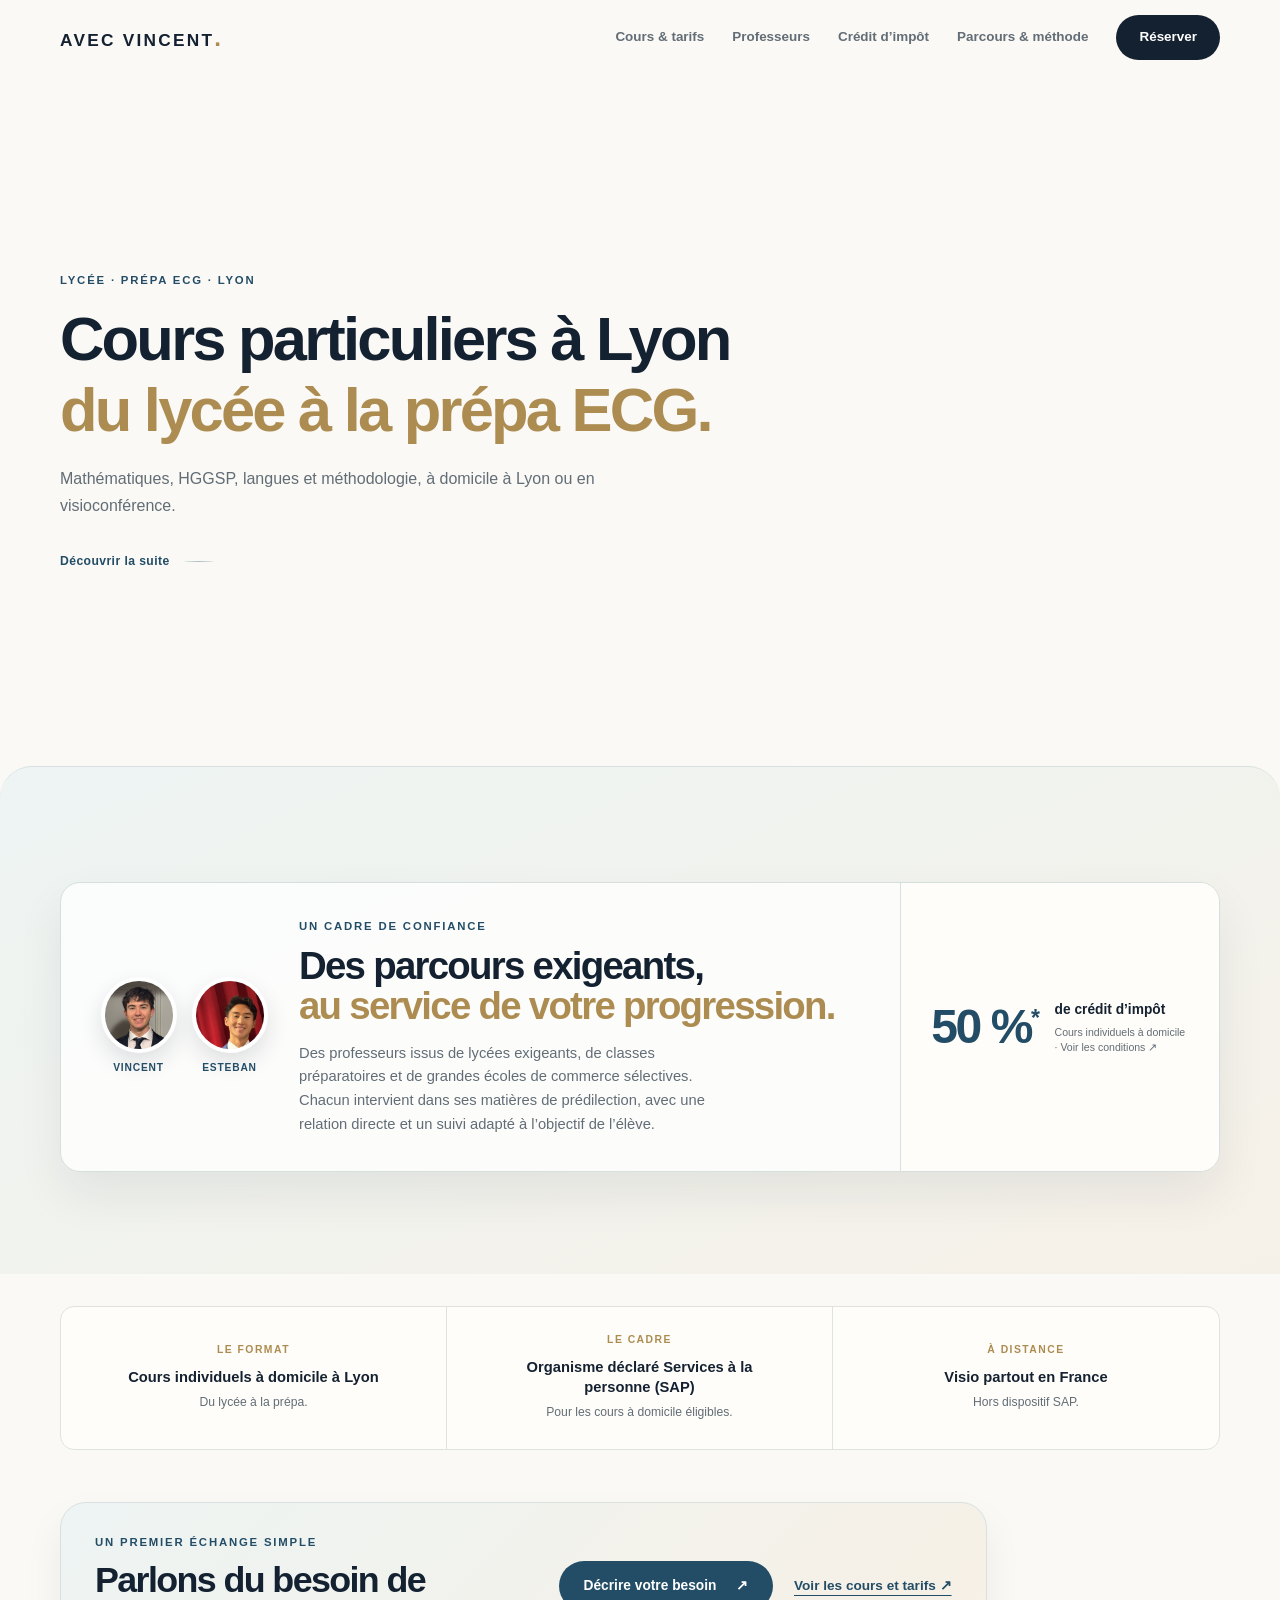
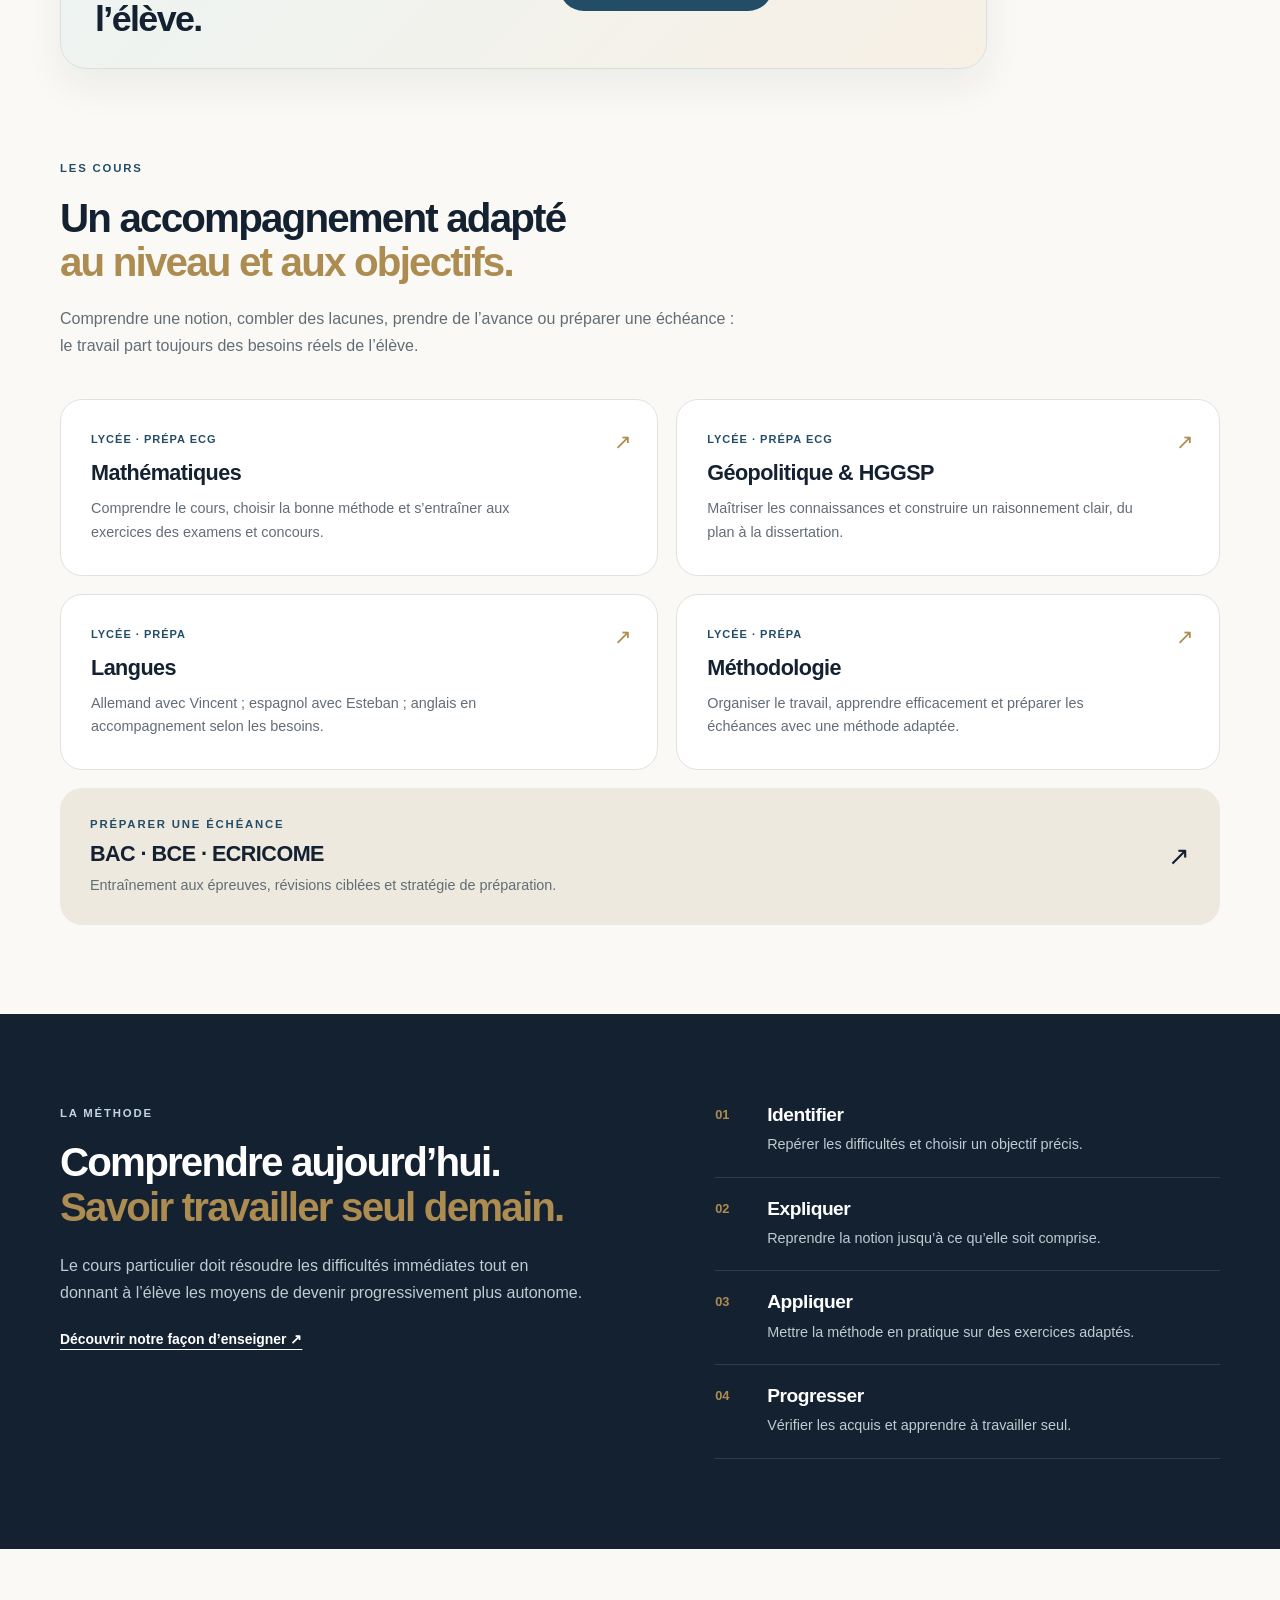
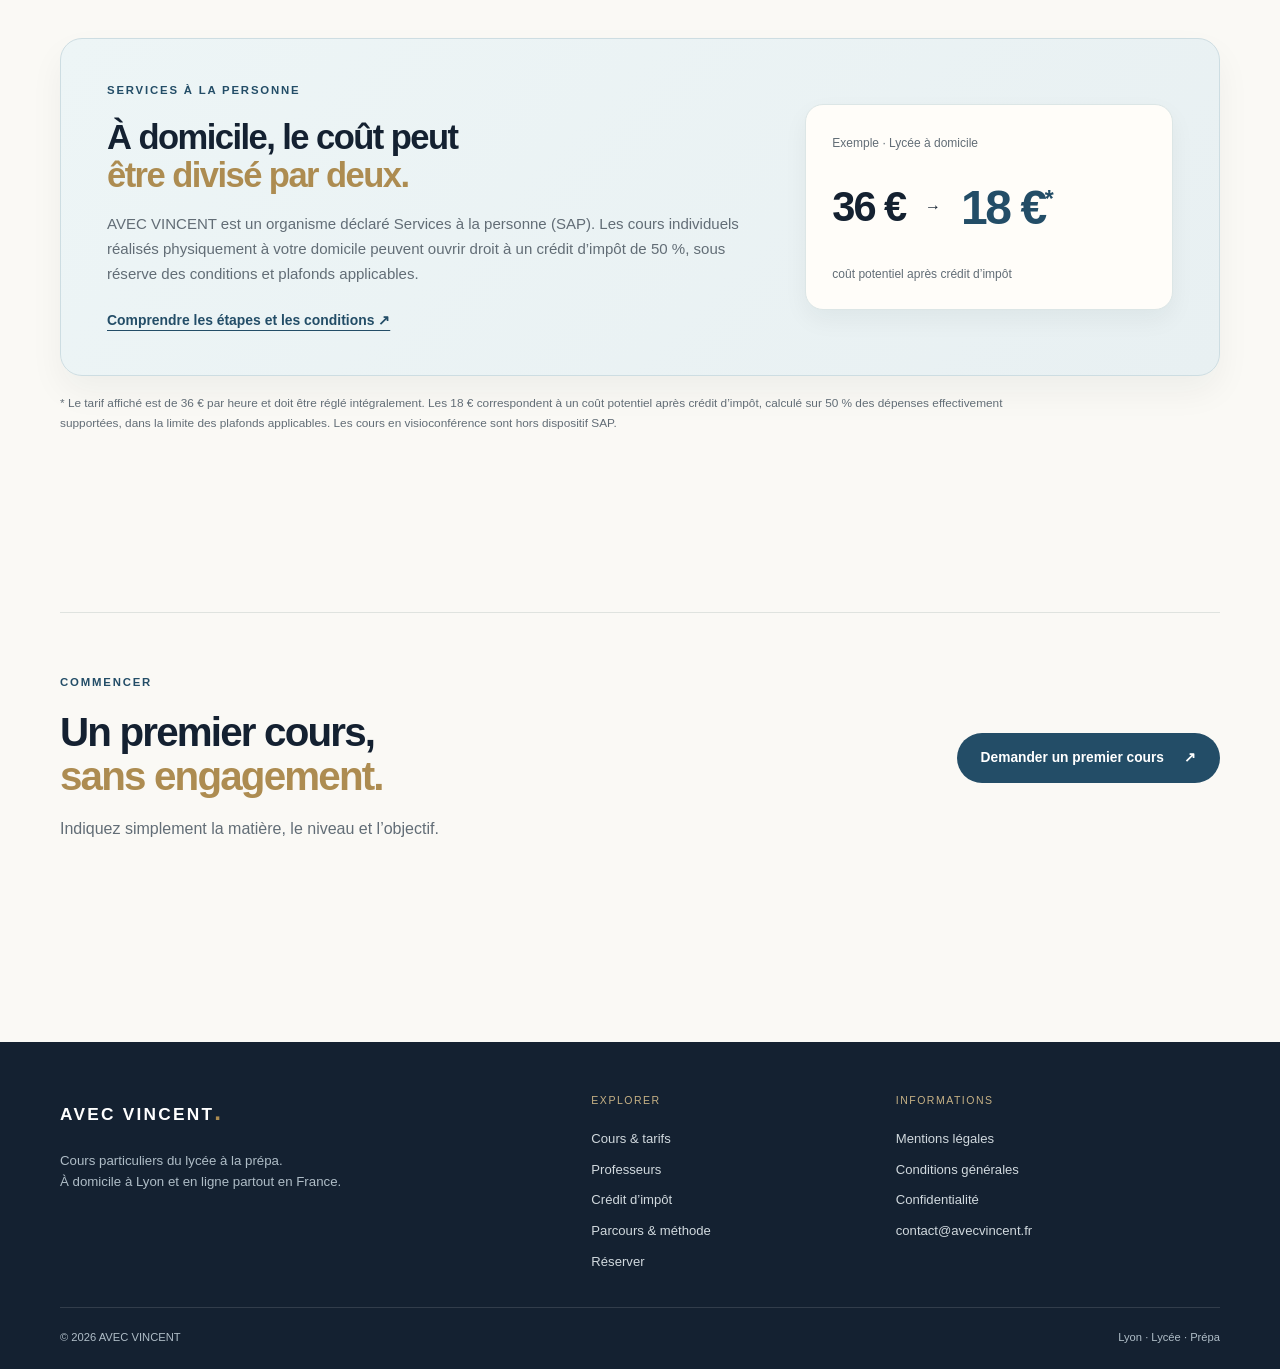
==== index.html @ 1a9d4d35 "Polish trust message and contact bubble" ====
<!doctype html>
<html lang="fr">
<head>
<meta charset="utf-8">
<meta name="viewport" content="width=device-width, initial-scale=1">
<title>AVEC VINCENT — Cours particuliers à Lyon | Lycée & prépa ECG</title>
<meta name="description" content="AVEC VINCENT propose des cours particuliers à Lyon, à domicile et en visioconférence : mathématiques, HGGSP, langues et méthodologie, du lycée à la prépa ECG.">
<link rel="icon" href="favicon.svg" type="image/svg+xml">
<link rel="canonical" href="https://vgr2115-pixel.github.io/avec-vincentV4/">
<meta name="robots" content="index,follow">
<meta property="og:locale" content="fr_FR">
<meta property="og:type" content="website">
<meta property="og:site_name" content="AVEC VINCENT">
<meta property="og:title" content="Cours particuliers à Lyon — AVEC VINCENT">
<meta property="og:description" content="Lycée & prépa ECG · accompagnement personnalisé à domicile ou en visioconférence · mathématiques, HGGSP, langues et méthodologie.">
<meta property="og:url" content="https://vgr2115-pixel.github.io/avec-vincentV4/">
<meta property="og:image" content="https://vgr2115-pixel.github.io/avec-vincentV4/images/og-preview.png">
<meta property="og:image:secure_url" content="https://vgr2115-pixel.github.io/avec-vincentV4/images/og-preview.png">
<meta property="og:image:type" content="image/png">
<meta property="og:image:width" content="1200">
<meta property="og:image:height" content="630">
<meta property="og:image:alt" content="AVEC VINCENT — Cours particuliers à Lyon, lycée et prépa ECG.">
<meta name="twitter:card" content="summary_large_image">
<meta name="twitter:title" content="Cours particuliers à Lyon — AVEC VINCENT">
<meta name="twitter:description" content="Lycée & prépa ECG · accompagnement personnalisé à domicile ou en visioconférence.">
<meta name="twitter:image" content="https://vgr2115-pixel.github.io/avec-vincentV4/images/og-preview.png">
<meta name="twitter:image:alt" content="AVEC VINCENT — Cours particuliers à Lyon, lycée et prépa ECG.">
<meta name="theme-color" content="#faf9f5">
<script type="application/ld+json">{"@context":"https://schema.org","@type":"EducationalOrganization","name":"AVEC VINCENT","url":"https://vgr2115-pixel.github.io/avec-vincentV4/","description":"Cours particuliers à Lyon et en visioconférence, du lycée à la prépa ECG.","areaServed":"Lyon","serviceType":"Cours particuliers"}</script>

<link rel="stylesheet" href="style.css">
<script src="script.js" defer></script>
</head>
<body><a class="skip-link" href="#contenu">Aller au contenu</a>
<header class="site-header"><nav class="navbar container" aria-label="Navigation principale">
<a class="logo" href="index.html" aria-label="AVEC VINCENT — accueil">AVEC VINCENT<span class="logo-dot" aria-hidden="true">.</span></a>
<button class="menu-button" aria-controls="site-menu" aria-expanded="false" aria-label="Ouvrir le menu"><span></span><span></span></button>
<div class="site-menu" id="site-menu"><a href="cours.html">Cours & tarifs</a><a href="professeurs.html">Professeurs</a>
<a href="credit-impot.html">Crédit d’impôt</a>
<a href="a-propos.html">Parcours & méthode</a>
<a href="reserver.html" class="nav-cta">Réserver</a></div>
</nav></header>
<main id="contenu" class="page-home">
<section class="home-hero container" aria-labelledby="accueil-titre">
<div class="hero-intro"><span class="eyebrow">Lycée · Prépa ECG · Lyon</span><h1 id="accueil-titre">Cours particuliers à Lyon <em>du lycée à la prépa ECG.</em></h1><p class="lead">Mathématiques, HGGSP, langues et méthodologie, à domicile à Lyon ou en visioconférence.</p><div class="scroll-cue" aria-label="Faites défiler pour découvrir la suite"><span>Découvrir la suite</span><span class="scroll-cue-line" aria-hidden="true"></span></div></div>
</section>
<section id="accueil-confiance" class="trust-zone" aria-labelledby="confiance-titre"><div class="hero-trust-section container"><div class="trust-card" data-reveal="hero-trust"><div class="trust-card-main"><div class="trust-card-portraits" aria-label="Quelques professeurs de l’équipe AVEC VINCENT"><figure><span class="hero-portrait-frame"><img src="images/vincent.jpeg" width="1662" height="2301" alt="Vincent, professeur particulier"></span><figcaption>Vincent</figcaption></figure><figure><span class="hero-portrait-frame"><img src="images/esteban.jpg" width="779" height="1376" alt="Esteban, professeur particulier"></span><figcaption>Esteban</figcaption></figure></div><div class="trust-card-copy"><span class="eyebrow">Un cadre de confiance</span><h2 id="confiance-titre">Des parcours exigeants,<br><em>au service de votre progression.</em></h2><p>Des professeurs issus de lycées exigeants, de classes préparatoires et de grandes écoles de commerce sélectives. Chacun intervient dans ses matières de prédilection, avec une relation directe et un suivi adapté à l’objectif de l’élève.</p></div></div><a class="trust-card-tax" href="credit-impot.html"><span class="tax-number">50 %<sup>*</sup></span><span>de crédit d’impôt<small>Cours individuels à domicile · Voir les conditions ↗</small></span></a></div></div></section>
<div class="container" data-reveal="proof"><div class="credentials" aria-label="Les repères AVEC VINCENT"><div><span class="credential-kicker">Le format</span><strong>Cours individuels à domicile à Lyon</strong><p>Du lycée à la prépa.</p></div><div><span class="credential-kicker">Le cadre</span><strong>Organisme déclaré Services à la personne (SAP)</strong><p>Pour les cours à domicile éligibles.</p></div><div><span class="credential-kicker">À distance</span><strong>Visio partout en France</strong><p>Hors dispositif SAP.</p></div></div></div>
<section class="hero-actions-section container" data-reveal="hero-actions" aria-labelledby="action-titre"><div class="action-bubble"><div><span class="eyebrow">Un premier échange simple</span><h2 id="action-titre">Parlons du besoin de l’élève.</h2></div><div class="hero-actions"><a class="button button-primary" href="reserver.html">Décrire votre besoin<span aria-hidden="true">↗</span></a><a class="text-link" href="cours.html">Voir les cours et tarifs ↗</a></div></div></section>
<section class="section container" data-reveal="courses"><div class="section-heading"><span class="eyebrow">Les cours</span><h2>Un accompagnement adapté<br><em>au niveau et aux objectifs.</em></h2><p>Comprendre une notion, combler des lacunes, prendre de l’avance ou préparer une échéance : le travail part toujours des besoins réels de l’élève.</p></div>
<div class="subjects-grid"><a class="subject-card" href="cours.html#maths"><span class="card-level">Lycée · Prépa ECG</span><h3>Mathématiques</h3><p>Comprendre le cours, choisir la bonne méthode et s’entraîner aux exercices des examens et concours.</p><span class="card-arrow" aria-hidden="true">↗</span></a><a class="subject-card" href="cours.html#geopolitique"><span class="card-level">Lycée · Prépa ECG</span><h3>Géopolitique & HGGSP</h3><p>Maîtriser les connaissances et construire un raisonnement clair, du plan à la dissertation.</p><span class="card-arrow" aria-hidden="true">↗</span></a><a class="subject-card" href="cours.html#langues"><span class="card-level">Lycée · Prépa</span><h3>Langues</h3><p>Allemand avec Vincent ; espagnol avec Esteban ; anglais en accompagnement selon les besoins.</p><span class="card-arrow" aria-hidden="true">↗</span></a><a class="subject-card" href="cours.html#methode"><span class="card-level">Lycée · Prépa</span><h3>Méthodologie</h3><p>Organiser le travail, apprendre efficacement et préparer les échéances avec une méthode adaptée.</p><span class="card-arrow" aria-hidden="true">↗</span></a></div>
<a class="exam-banner" href="cours.html#concours"><div><span class="eyebrow">Préparer une échéance</span><h3>BAC · BCE · ECRICOME</h3><p>Entraînement aux épreuves, révisions ciblées et stratégie de préparation.</p></div><span aria-hidden="true">↗</span></a></section>
<section class="section method-section" data-reveal="method"><div class="container method-layout"><div><span class="eyebrow">La méthode</span><h2>Comprendre aujourd’hui.<br><em>Savoir travailler seul demain.</em></h2><p>Le cours particulier doit résoudre les difficultés immédiates tout en donnant à l’élève les moyens de devenir progressivement plus autonome.</p><a class="text-link" href="a-propos.html#approche">Découvrir notre façon d’enseigner ↗</a></div><ol class="method-list"><li><h3>Identifier</h3><p>Repérer les difficultés et choisir un objectif précis.</p></li><li><h3>Expliquer</h3><p>Reprendre la notion jusqu’à ce qu’elle soit comprise.</p></li><li><h3>Appliquer</h3><p>Mettre la méthode en pratique sur des exercices adaptés.</p></li><li><h3>Progresser</h3><p>Vérifier les acquis et apprendre à travailler seul.</p></li></ol></div></section>
<section class="section container" data-reveal="tax"><div class="tax-callout"><div><span class="eyebrow">Services à la personne</span><h2>À domicile, le coût peut<br><em>être divisé par deux.</em></h2><p>AVEC VINCENT est un organisme déclaré Services à la personne (SAP). Les cours individuels réalisés physiquement à votre domicile peuvent ouvrir droit à un crédit d’impôt de 50 %, sous réserve des conditions et plafonds applicables.</p><a class="text-link" href="credit-impot.html">Comprendre les étapes et les conditions ↗</a></div><div class="tax-example"><span>Exemple · Lycée à domicile</span><div><strong>36 €</strong><span aria-hidden="true">→</span><strong>18 €<sup>*</sup></strong></div><p>coût potentiel après crédit d’impôt</p></div></div><p class="fine-print">* Le tarif affiché est de 36 € par heure et doit être réglé intégralement. Les 18 € correspondent à un coût potentiel après crédit d’impôt, calculé sur 50 % des dépenses effectivement supportées, dans la limite des plafonds applicables. Les cours en visioconférence sont hors dispositif SAP.</p></section>
<section class="section container" data-reveal="closing"><div class="closing"><div><span class="eyebrow">Commencer</span><h2>Un premier cours,<br><em>sans engagement.</em></h2><p>Indiquez simplement la matière, le niveau et l’objectif.</p></div><a class="button button-primary" href="reserver.html">Demander un premier cours<span aria-hidden="true">↗</span></a></div></section></main>
<footer class="site-footer"><div class="container footer-grid"><div><a class="logo" href="index.html">AVEC VINCENT<span class="logo-dot">.</span></a><p>Cours particuliers du lycée à la prépa.<br>À domicile à Lyon et en ligne partout en France.</p></div><nav aria-label="Navigation de pied de page"><span class="footer-label">Explorer</span><a href="cours.html">Cours & tarifs</a><a href="professeurs.html">Professeurs</a><a href="credit-impot.html">Crédit d’impôt</a><a href="a-propos.html">Parcours & méthode</a><a href="reserver.html">Réserver</a></nav><nav aria-label="Informations légales"><span class="footer-label">Informations</span><a href="legal.html#mentions">Mentions légales</a><a href="legal.html#cgv">Conditions générales</a><a href="legal.html#confidentialite">Confidentialité</a><a href="mailto:contact@avecvincent.fr" data-contact="email">contact@avecvincent.fr</a></nav></div><div class="container footer-bottom"><span>© <span data-year>2026</span> AVEC VINCENT</span><span>Lyon · Lycée · Prépa</span></div></footer>
</body>
</html>
---- style.css ----
/* AVEC VINCENT — V3. Site statique, sans dépendance. */
:root{--bg:#faf9f5;--paper:#fff;--ink:#142131;--blue:#234d67;--deep:#17384e;--gold:#ad8c51;--muted:#626d76;--line:#dfe3df;--soft:#edf2f3;--max:1240px;--header:80px;--radius:24px}
*{box-sizing:border-box}
html{scroll-behavior:smooth;scroll-padding-top:110px}
body{margin:0;color:var(--ink);background:var(--bg);font:16px/1.65 -apple-system,BlinkMacSystemFont,"Segoe UI",Arial,sans-serif;-webkit-font-smoothing:antialiased}
h1,h2,h3,p,figure,ol,ul,dl,dd{margin:0}
h1,h2,h3{line-height:1.1;letter-spacing:-.045em;font-weight:650}
h1{font-size:clamp(2.5rem,4.5vw,4.8rem);max-width:1050px}
h2{font-size:clamp(2rem,3.15vw,3.25rem)}
h3{font-size:1.35rem;letter-spacing:-.025em}
em{font-style:normal;color:var(--gold)}
p{color:var(--muted)}
a{color:inherit;text-decoration:none}
p a,.fine-print a,.form-note a,.legal-content a{text-decoration:underline;text-underline-offset:4px;color:var(--blue)}
a:hover{color:var(--blue)}
button,input,select,textarea{font:inherit}
button{cursor:pointer}
img{display:block;max-width:100%}
button,a,input,textarea,select,summary{-webkit-tap-highlight-color:transparent}
:focus-visible{outline:3px solid var(--blue);outline-offset:5px}
[hidden]{display:none!important}
.container{width:min(calc(100% - 96px),var(--max));margin-inline:auto}
.section{padding-block:92px}
.section-first{padding-top:0}
.soft{background:var(--soft)}
.eyebrow{display:block;color:var(--blue);font-size:.71rem;text-transform:uppercase;font-weight:800;letter-spacing:.16em;margin-bottom:18px}
.lead{font-size:1.04rem;line-height:1.8;max-width:690px}
.section-heading{max-width:850px;margin-bottom:40px}
.section-heading p{max-width:680px;margin-top:22px}
.page-intro{padding-top:calc(var(--header) + 64px);padding-bottom:56px}
.page-intro .lead{margin-top:26px}
.skip-link{position:fixed;left:20px;top:-100px;z-index:100;background:white;padding:12px}
.skip-link:focus{top:15px}
.sr-only{position:absolute;width:1px;height:1px;padding:0;overflow:hidden;clip:rect(0,0,0,0);white-space:nowrap}
.site-header{height:var(--header);position:sticky;top:0;z-index:30;background:rgba(250,249,245,.97);border-bottom:1px solid transparent}
.site-header.scrolled{border-color:var(--line);backdrop-filter:blur(12px)}
/* Sticky header occupies its own height, so introductory padding excludes it. */
.page-intro{padding-top:64px}
.navbar{height:100%;display:flex;align-items:center;justify-content:space-between;gap:24px}
.logo{font-size:.88rem;font-weight:850;letter-spacing:.14em;white-space:nowrap}
.logo-dot{color:var(--gold);font-size:1.4em}
.site-menu{display:flex;align-items:center;gap:28px}
.site-menu a{font-size:.84rem;font-weight:600;color:var(--muted)}
.site-menu a:hover,.site-menu a[aria-current="page"]{color:var(--ink)}
.site-menu .nav-cta{padding:11px 23px;border-radius:999px;background:var(--ink);color:white}
.site-menu .nav-cta:hover,.site-menu .nav-cta[aria-current="page"]{color:white;background:var(--deep)}
.site-menu .nav-cta[aria-current="page"]{box-shadow:0 0 0 3px var(--bg),0 0 0 4px var(--gold)}
.menu-button{display:none;border:1px solid var(--line);background:white;border-radius:50%;height:44px;width:44px}
.menu-button span{display:block;width:17px;height:2px;background:var(--ink);margin:5px auto}
.button{display:inline-flex;align-items:center;justify-content:center;gap:20px;min-height:50px;border-radius:999px;padding:13px 23px;border:1px solid transparent;font-size:.86rem;font-weight:700;line-height:1.4;transition:background .18s,transform .18s}
.button:hover{transform:translateY(-2px)}
.button-primary{background:var(--blue);color:white}
.button-primary:hover{background:var(--deep);color:white}
.button-outline{border-color:var(--line);color:var(--ink);background:transparent}
.button-outline:hover{background:white;color:var(--ink)}
.button-light{background:white;color:var(--deep)}
.button-row{display:flex;gap:12px;flex-wrap:wrap}
.text-link{display:inline-block;margin-top:22px;color:var(--blue);font-size:.87rem;font-weight:700;text-decoration:underline;text-underline-offset:5px}
.home-hero{display:grid;grid-template-columns:minmax(0,1.35fr) minmax(0,.8fr);align-items:center;gap:clamp(45px,6vw,90px);padding-top:60px;padding-bottom:64px}
.hero-copy h1{font-size:clamp(2.8rem,4.4vw,4.55rem)}
.hero-copy .lead{margin-top:26px}
.hero-copy .button-row{margin-top:28px}
.trust-line{display:flex;flex-wrap:wrap;gap:10px 22px;margin-top:24px;font-size:.77rem;color:var(--muted)}
.trust-line span::before{content:"";display:inline-block;width:5px;height:5px;background:var(--gold);border-radius:50%;margin:0 7px 2px 0}
.hero-visual{position:relative;max-width:435px;width:100%;justify-self:end;display:flex;flex-direction:column;align-items:stretch}
.portrait{width:100%;margin:0}
.portrait img{display:block;width:100%;height:auto;aspect-ratio:4 / 5;object-fit:cover;object-position:center 24%;border-radius:var(--radius);box-shadow:0 18px 42px #1421311a}
.portrait figcaption{margin-top:10px;color:var(--muted);font-size:.75rem;text-align:left;padding-left:4px}
.tax-badge{position:absolute;z-index:2;left:20px;right:20px;bottom:42px;display:flex;gap:18px;align-items:center;width:auto;padding:18px 20px;background:#fffdf8f2;border:1px solid #e9e5db;border-radius:18px;box-shadow:0 14px 35px #14213124;backdrop-filter:blur(8px)}
.tax-number{font-size:2.4rem;line-height:1;font-weight:750;letter-spacing:-.05em;color:var(--blue);white-space:nowrap}
sup{font-size:.48em;vertical-align:super}
.tax-badge>span:last-child{font-size:.85rem;font-weight:700;line-height:1.4}
.tax-badge small{display:block;margin-top:6px;font-size:.67rem;font-weight:400;color:var(--muted)}
.credentials{display:grid;grid-template-columns:repeat(3,1fr);border:1px solid var(--line);border-radius:20px;overflow:hidden;background:#fffdf9}
.credentials>div{min-height:142px;display:flex;flex-direction:column;align-items:center;justify-content:center;text-align:center;padding:24px 28px;border-right:1px solid var(--line)}
.credentials>div:last-child{border:0}
.credentials strong{font-size:.92rem;line-height:1.35;display:block;max-width:270px}
.credentials p{margin-top:7px;font-size:.76rem;line-height:1.4}
.credential-kicker{font-size:.65rem!important;line-height:1!important;color:var(--gold)!important;text-transform:uppercase;letter-spacing:.14em;font-weight:800;margin-bottom:12px}
.subjects-grid{display:grid;grid-template-columns:1.1fr 1fr;gap:18px}
.subject-card{position:relative;padding:30px 54px 30px 30px;border:1px solid var(--line);border-radius:var(--radius);background:var(--paper);transition:transform .18s,border-color .18s}
.subject-card:hover{transform:translateY(-3px);border-color:var(--gold);color:var(--ink)}
.card-level{display:block;font-size:.69rem;letter-spacing:.09em;text-transform:uppercase;color:var(--blue);font-weight:700;margin-bottom:13px}
.subject-card p{font-size:.9rem;margin-top:12px;max-width:450px}
.card-arrow{position:absolute;right:25px;top:25px;color:var(--gold);font-size:1.3rem}
.exam-banner{display:flex;align-items:center;justify-content:space-between;gap:25px;padding:27px 30px;margin-top:18px;background:#eee9df;border-radius:var(--radius)}
.exam-banner .eyebrow{margin-bottom:8px}
.exam-banner p{margin-top:8px;font-size:.9rem}
.exam-banner>span{font-size:1.6rem}
.method-section{background:var(--ink);color:white}
.method-section .eyebrow{color:#c4d6df}
.method-section p{color:#c0cad1}
.method-section .text-link{color:white}
.method-layout{display:grid;grid-template-columns:1.08fr 1fr;gap:90px}
.method-layout>div>p{margin-top:24px;max-width:530px}
.method-list{list-style:none;padding:0;counter-reset:steps}
.method-list li{position:relative;padding:20px 0 20px 52px;border-bottom:1px solid #8999a13b;counter-increment:steps}
.method-list li:first-child{padding-top:0}
.method-list li::before{content:"0" counter(steps);position:absolute;left:0;color:var(--gold);font-size:.8rem;font-weight:700}
.method-list h3{font-size:1.2rem}
.method-list p{font-size:.9rem;margin-top:8px}
.tax-callout{display:grid;grid-template-columns:1.4fr .8fr;gap:55px;align-items:center;border:1px solid var(--line);padding:38px;border-radius:var(--radius)}
.tax-callout h2{font-size:clamp(1.8rem,2.7vw,2.8rem)}
.tax-callout p{margin-top:18px;font-size:.94rem}
.tax-example{border-left:1px solid var(--line);padding-left:35px}
.tax-example>span{font-size:.75rem;color:var(--muted)}
.tax-example>div{display:flex;gap:20px;align-items:center;margin-top:12px}
.tax-example strong{font-size:2.6rem;letter-spacing:-.05em;white-space:nowrap}
.tax-example strong:last-child{color:var(--blue)}
.tax-example p{font-size:.75rem}
.fine-print{font-size:.74rem;margin-top:18px;max-width:1000px}
.payment-note{font-size:.82rem;max-width:760px;margin-top:14px;color:var(--ink)}
.closing{display:flex;align-items:center;justify-content:space-between;gap:40px;border-top:1px solid var(--line);padding-top:42px}
.closing p{margin-top:17px}
.closing>.button{flex-shrink:0}
.course-row{display:grid;grid-template-columns:.8fr 1.25fr .65fr;align-items:center;gap:30px;padding:32px 0;border-top:1px solid var(--line)}
.course-row h2{font-size:1.6rem}
.course-row p{font-size:.93rem}
.course-row .text-link{margin:0;justify-self:end}
.pricing-grid{display:grid;grid-template-columns:1fr 1fr;gap:24px}
.price-card{background:white;border:1px solid var(--line);border-radius:var(--radius);padding:32px}
.price-card h3{font-size:1.7rem;margin-bottom:26px}
.price-line,.price-result{display:flex;align-items:center;justify-content:space-between;gap:20px;padding:18px 0}
.price-line>span,.price-result>span{font-size:.85rem}
.price-line strong,.price-result strong{font-size:2rem;letter-spacing:-.035em;white-space:nowrap}
.price-line small,.price-result small{font-size:.8rem;font-weight:400;margin-left:5px;color:var(--muted)}
.price-result{background:#edf3f0;margin:0 -14px;padding:20px 14px;border-radius:12px;color:#315f49}
.price-result>span{max-width:195px}
.online{border-top:1px solid var(--line);margin-top:24px}
.online strong{font-size:1.4rem}
.split-heading{display:grid;grid-template-columns:.8fr 1.2fr;gap:85px}
.split-heading>div>p{margin-top:24px}
.faq-list details{border-bottom:1px solid var(--line);padding:21px 0}
.faq-list details:first-child{padding-top:0}
summary{cursor:pointer;font-weight:650;line-height:1.5}
.faq-answer{padding-top:14px;font-size:.94rem}
.specific-card{background:var(--deep);color:white;padding:42px;border-radius:var(--radius);display:flex;align-items:center;justify-content:space-between;gap:40px}
.specific-card .eyebrow{color:#cbd8df}
.specific-card h2{font-size:2rem}
.specific-card p{color:#cbd8df;max-width:610px;margin-top:18px}
.specific-card .button{flex-shrink:0}
.benefits{display:grid;grid-template-columns:repeat(3,1fr);gap:35px}
.benefits article{border-top:1px solid var(--gold);padding-top:24px}
.benefits h2{font-size:1.3rem;margin-bottom:14px}
.benefits p{font-size:.92rem}
.biography{display:grid;grid-template-columns:minmax(230px,.65fr) minmax(0,1.35fr);align-items:start;gap:clamp(45px,7vw,100px)}
.biography .portrait{position:sticky;top:100px}
.timeline{margin-top:30px;border-left:1px solid var(--gold);padding-left:28px;display:grid;gap:26px}
.timeline h3{font-size:1.05rem;margin-bottom:10px}
.timeline p{font-size:.94rem}
.tax-overview{display:grid;grid-template-columns:.75fr 1.25fr;gap:60px;padding:38px;background:white;border:1px solid var(--line);border-radius:var(--radius)}
.example-row{padding:18px 0;border-top:1px solid var(--line)}
.example-row>span{display:block;font-size:.8rem;color:var(--muted)}
.example-row strong{display:block;font-size:2.4rem;letter-spacing:-.04em}
.eligibility h2{font-size:1.45rem}
.check-list{padding-left:20px;margin:20px 0;font-size:.94rem;color:var(--muted)}
.check-list li{margin-bottom:9px}
.eligibility p{font-size:.8rem}
.tax-process{list-style:none;counter-reset:tax;padding:0}
.tax-process li{position:relative;padding:0 0 32px 48px;margin-bottom:25px;border-bottom:1px solid var(--line);counter-increment:tax}
.tax-process li::before{content:counter(tax);position:absolute;left:0;top:0;color:var(--gold);font-size:1.5rem}
.step-owner{font-size:.67rem;font-weight:750;text-transform:uppercase;letter-spacing:.12em;color:var(--blue);display:block;margin-bottom:12px}
.tax-process h3{font-size:1.3rem}
.tax-process p{margin-top:14px;font-size:.94rem}
.source-note{padding-bottom:60px;font-size:.8rem}
.booking-layout{display:grid;grid-template-columns:minmax(0,1.55fr) minmax(0,.8fr);gap:36px;align-items:start}
.contact-form{border:1px solid var(--line);border-radius:var(--radius);padding:34px;background:white}
.form-grid{display:grid;grid-template-columns:1fr 1fr;gap:20px}
.field{display:flex;flex-direction:column;gap:8px;min-width:0}
.field.full{grid-column:1/-1}
label{font-size:.79rem;font-weight:700}
input,textarea,select{width:100%;min-width:0;color:var(--ink);background:#fcfcfa;border:1px solid var(--line);border-radius:10px;padding:13px}
textarea{min-height:140px;resize:vertical}
.form-note{font-size:.75rem;margin:20px 0}
.form-actions{display:flex;align-items:center;gap:16px;flex-wrap:wrap;margin-top:22px}
.form-actions>span{font-size:.76rem;color:var(--muted)}
.form-status{font-size:.85rem;margin-top:16px}
.form-toast{position:fixed;z-index:20;right:24px;bottom:24px;max-width:min(430px,calc(100vw - 48px));padding:16px 20px;border:1px solid #ffffff30;border-radius:14px;background:var(--blue);color:white;box-shadow:0 16px 35px #14213130;font-size:.88rem;font-weight:700;line-height:1.45;opacity:0;transform:translateY(14px);transition:opacity .2s ease,transform .2s ease}
.form-toast.is-visible{opacity:1;transform:translateY(0)}
.form-toast[data-kind="pending"]{background:var(--ink)}
.form-toast[data-kind="error"]{background:#9a3f35}
.contact-form button:disabled{opacity:.6;cursor:wait}
.booking-terms{margin-top:22px;padding:14px 18px;border-radius:14px;background:#f3f0e8;border:1px solid #e5dfd2}
.booking-terms summary{color:var(--blue);font-size:.8rem;font-weight:750}
.booking-terms ul{margin:14px 0 4px;padding-left:20px;color:var(--muted);font-size:.78rem}
.booking-terms li+li{margin-top:8px}
.booking-terms a{color:var(--blue);font-weight:700}
.contact-card{background:#e8f0f3;border-radius:var(--radius);padding:30px}
.contact-card h2{font-size:1.45rem}
.contact-card>p{margin-top:16px;font-size:.92rem}
.contact-card dl{margin-top:25px}
.contact-card dt{padding-top:18px;margin-top:18px;border-top:1px solid #cdd9de;font-size:.73rem;font-weight:700}
.contact-card dd{font-size:.93rem;margin-top:5px;overflow-wrap:anywhere}
.email-fallback{border-top:1px solid var(--line);padding-top:18px;margin-top:22px;font-size:.8rem}
.email-fallback p{margin:12px 0}
.text-button{border:0;background:none;text-decoration:underline;color:var(--blue);padding:8px 0}
#email-draft{min-height:210px;margin-top:12px}
.legal-layout{display:grid;grid-template-columns:240px 1fr;gap:70px;align-items:start}
.legal-nav{display:grid;gap:12px;font-size:.9rem}
.legal-nav a{padding:12px 0;border-bottom:1px solid var(--line)}
.legal-content section{margin-bottom:55px}
.legal-content h2{font-size:2rem;border-bottom:1px solid var(--line);padding-bottom:18px;margin-bottom:26px}
.legal-content h3{font-size:1.1rem;margin:25px 0 12px}
.legal-content p,.legal-content li{font-size:.93rem;color:var(--muted)}
.legal-content ul{padding-left:20px}
.legal-placeholder{max-width:850px;margin-top:22px;font-size:.84rem!important;color:var(--muted)!important;font-style:italic}
.site-footer{background:var(--ink);color:white;padding:50px 0 22px}
.site-footer a:hover{color:#d9be8c}
.footer-grid{display:grid;grid-template-columns:1.5fr .8fr 1fr;gap:45px}
.footer-grid p{color:#afbdc7;font-size:.83rem;margin-top:18px}
.footer-grid nav{display:flex;flex-direction:column;gap:9px;align-items:flex-start}
.footer-grid nav a{font-size:.82rem;color:#d1d9de}
.footer-label{font-size:.66rem;letter-spacing:.14em;text-transform:uppercase;color:#c6b185;margin-bottom:10px}
.footer-bottom{border-top:1px solid #ffffff20;margin-top:35px;padding-top:20px;display:flex;justify-content:space-between;gap:16px;font-size:.7rem;color:#afbdc7}
@media(min-width:1600px){:root{--max:1360px}.home-hero{grid-template-columns:1.3fr .85fr}.hero-visual{max-width:460px}}
@media(max-width:1000px){
.container{width:calc(100% - 48px)}.site-menu{gap:18px}.site-menu a{font-size:.78rem}
.home-hero{gap:38px}.hero-copy h1{font-size:3.2rem}.tax-badge{padding:16px;gap:12px}.tax-number{font-size:2rem}
.method-layout,.split-heading{gap:45px}.biography{gap:50px}.course-row{grid-template-columns:1fr 1.4fr}.course-row>.text-link{grid-column:2;justify-self:start}
.specific-card{flex-direction:column;align-items:flex-start}.tax-callout{gap:30px;padding:28px}.tax-example{padding-left:24px}.tax-example strong{font-size:2rem}
.booking-layout{grid-template-columns:minmax(0,1.4fr) minmax(0,.8fr);gap:24px}.contact-form{padding:25px}.contact-card{padding:24px}
}
@media(max-width:780px){
:root{--header:70px}.menu-button{display:block;flex-shrink:0}.site-menu{display:none;position:absolute;top:var(--header);left:0;right:0;background:var(--bg);padding:20px 24px;border-bottom:1px solid var(--line);box-shadow:0 15px 25px #1421310a}
.site-menu.open{display:flex;flex-direction:column;align-items:stretch;gap:0}.site-menu a{font-size:.95rem;padding:14px 12px}.site-menu .nav-cta{margin-top:10px;text-align:center}
.home-hero{grid-template-columns:1fr;gap:34px;padding-top:34px;padding-bottom:45px}.hero-copy h1{font-size:clamp(2.7rem,7.5vw,4rem)}.hero-visual{max-width:390px;justify-self:center}.hero-visual .tax-badge{left:12px;right:12px;bottom:38px;padding:16px 18px}
.section{padding-block:65px}.section-first{padding-top:0}.page-intro{padding-top:40px;padding-bottom:40px}
.method-layout,.split-heading,.booking-layout,.tax-overview,.tax-callout{grid-template-columns:1fr;gap:35px}.biography{grid-template-columns:1fr;gap:35px}.biography .portrait{position:static;max-width:390px}
.tax-example{border-left:0;border-top:1px solid var(--line);padding:22px 0 0}.tax-example>div{justify-content:flex-start}
.contact-card{max-width:none}.benefits{gap:24px}.benefits h2{font-size:1.2rem}
.legal-layout{grid-template-columns:1fr;gap:30px}.legal-nav{grid-template-columns:repeat(3,1fr);gap:16px;font-size:.8rem}
.closing{align-items:flex-start;flex-direction:column;gap:25px}.credentials>div{padding-inline:15px}.credentials strong{font-size:.84rem}.credentials span{font-size:.7rem}
}
@media(max-width:540px){
.container{width:calc(100% - 36px)}h1{font-size:2.65rem}h2{font-size:2rem}.lead{font-size:.96rem}
.subjects-grid,.pricing-grid,.benefits,.form-grid{grid-template-columns:1fr}.subject-card{padding:25px 50px 25px 25px}.field.full{grid-column:auto}
.credentials{grid-template-columns:1fr;padding:8px 0}.credentials>div{border-right:0;border-bottom:1px solid var(--line);padding:16px 0!important;display:flex;justify-content:space-between;align-items:center;gap:18px}.credentials span{text-align:right}
.trust-line{gap:9px;flex-direction:column}.button-row{gap:10px}.button{font-size:.81rem;padding:12px 19px}
.course-row{grid-template-columns:1fr;gap:16px;padding:28px 0}.course-row>.text-link{grid-column:1}
.price-card{padding:25px}.price-result>span{max-width:170px}.tax-overview{padding:25px}.tax-callout{padding:25px}.tax-example strong{font-size:2.7rem}
.tax-process li{padding-left:35px}.specific-card{padding:28px}.specific-card h2{font-size:1.8rem}
.contact-form{padding:23px}.contact-card{padding:26px}.footer-grid{grid-template-columns:1fr 1fr;gap:30px 20px}.footer-grid>div{grid-column:1/-1}.footer-grid nav a{font-size:.75rem;overflow-wrap:anywhere}.footer-bottom{flex-direction:column;gap:5px}.legal-nav{grid-template-columns:1fr;gap:0}
}
@media(max-width:540px){.form-toast{right:16px;left:16px;bottom:16px;max-width:none}}
@media(prefers-reduced-motion:reduce){html{scroll-behavior:auto}*,*::before,*::after{transition:none!important;animation:none!important}}

/* Accueil : une hiérarchie plus aérée, sans modifier les arguments ni les textes. */
@media(min-width:781px){
  .home-hero{grid-template-columns:minmax(0,1.2fr) minmax(0,.8fr);gap:clamp(55px,7vw,110px);padding-top:78px;padding-bottom:72px}
  .hero-copy h1{font-size:clamp(2.8rem,4vw,4.15rem);max-width:790px}
  .hero-copy .lead{max-width:650px;margin-top:24px}
  .hero-copy .button-row{margin-top:26px}
  .hero-visual{max-width:450px}
  .hero-team-panel{min-height:340px;padding:38px 38px 108px}
  .hero-team-panel h2{max-width:300px}
  .hero-visual .tax-badge{left:26px;right:26px;bottom:24px}
  .home-hero + .container{margin-top:20px}
  .home-hero + .container .credentials{border-left:0;border-right:0;border-radius:0;background:transparent}
  .home-hero + .container .credentials>div{min-height:128px;padding:28px 34px}
  .home-hero + .container .credentials strong{max-width:235px}
  .home-hero + .container + .section{padding-top:120px}
  .home-hero + .container + .section .section-heading{margin-bottom:56px}
  .home-hero + .container + .section .subjects-grid{gap:24px}
  .home-hero + .container + .section .subject-card{padding:36px 58px 36px 34px}
  .method-section{padding-block:112px}
  .method-section .method-layout{gap:110px}
  .tax-callout{padding:48px 52px}
  .closing{padding-top:60px;padding-bottom:110px}
}


/* Équipe pédagogique */
.teacher-pair{display:flex;justify-content:center;align-items:flex-end;gap:18px;padding:24px 18px 10px;background:linear-gradient(145deg,#eef3f2 0%,#f7f0e5 100%);border-radius:var(--radius);border:1px solid var(--line)}
.teacher-mini{width:45%;margin:0;text-align:center}
.teacher-mini img{display:block;width:100%;aspect-ratio:1/1;object-fit:cover;border-radius:50%;border:7px solid white;box-shadow:0 12px 26px #14213120}
.teacher-mini-vincent img{object-position:center 24%}
.teacher-mini-esteban img{object-position:center 27%}
.teacher-mini figcaption{margin-top:10px;color:var(--ink);font-size:.78rem;font-weight:750}
.teacher-pair-caption{text-align:center;margin:12px 0 0;font-size:.78rem;color:var(--muted)}
.teacher-card-grid{display:grid;grid-template-columns:repeat(2,minmax(0,1fr));gap:24px}
.teacher-card{background:var(--paper);border:1px solid var(--line);border-radius:var(--radius);padding:30px;display:grid;grid-template-columns:135px minmax(0,1fr);gap:26px;align-items:start}
.teacher-avatar{margin:0}
.teacher-avatar img{display:block;width:135px;height:135px;object-fit:cover;border-radius:50%;border:6px solid #f1eee6;box-shadow:0 10px 22px #14213118}
.teacher-avatar-vincent img{object-position:center 24%}
.teacher-avatar-esteban img{object-position:center 27%}
.teacher-card h2{font-size:1.8rem}
.teacher-card .card-level{margin-top:8px}
.teacher-card p{font-size:.9rem;margin-top:14px}
.teacher-card ul{padding-left:18px;margin:16px 0 0;color:var(--muted);font-size:.86rem}
.teacher-card li+li{margin-top:8px}
.teacher-note{margin-top:28px;padding:18px 22px;border-left:3px solid var(--gold);background:#f3f0e8;color:var(--muted);font-size:.88rem}
.biography .portrait img{aspect-ratio:1/1;object-fit:cover;object-position:center 24%;border-radius:50%;width:min(100%,310px);margin-inline:auto}
.biography .portrait figcaption{text-align:center;padding-left:0}
@media(max-width:780px){.teacher-card-grid{grid-template-columns:1fr}.teacher-card{grid-template-columns:110px minmax(0,1fr);padding:24px;gap:20px}.teacher-avatar img{width:110px;height:110px}}
@media(max-width:540px){.teacher-pair{gap:10px;padding-inline:10px}.teacher-card{grid-template-columns:1fr}.teacher-avatar img{width:125px;height:125px}}

.teacher-credentials{font-size:.84rem!important;color:var(--ink)!important;margin-top:12px!important}
.teacher-card strong{color:var(--ink)}


/* Correction des portraits circulaires : neutralise la hauteur intrinsèque des photos verticales. */
.teacher-mini img{width:clamp(130px,14vw,190px);height:clamp(130px,14vw,190px);aspect-ratio:1/1}
.biography .portrait img{width:min(310px,70vw);height:min(310px,70vw);aspect-ratio:1/1}
@media(max-width:780px){.teacher-mini img{width:155px;height:155px}}
@media(max-width:540px){.teacher-mini img{width:130px;height:130px}}
@media print{.skip-link{display:none!important}}

.teacher-card>div{display:flex;flex-direction:column}.teacher-card .teacher-credentials{margin-top:12px!important}.teacher-card ul{line-height:1.5}

.teacher-avatar-esteban img,.teacher-mini-esteban img{object-position:center 40%}

/* Accueil évolutif : une présence humaine sans dépendre d’un nombre fixe de portraits. */
.hero-team-panel{min-height:330px;padding:32px 32px 105px;background:linear-gradient(145deg,#eef3f2 0%,#f7f0e5 100%);border:1px solid var(--line);border-radius:var(--radius);box-shadow:0 18px 42px #14213112}
.hero-team-mark{display:grid;place-items:center;width:68px;height:68px;border-radius:50%;background:var(--blue);color:white;font-size:1.15rem;font-weight:800;letter-spacing:.08em;box-shadow:0 10px 20px #14213122}
.hero-team-panel .eyebrow{margin-top:24px;margin-bottom:12px}
.hero-team-panel h2{font-size:clamp(1.8rem,2.7vw,2.7rem)}
.hero-team-panel p{max-width:330px;margin-top:16px;font-size:.92rem}
.hero-team-tags{display:flex;flex-wrap:wrap;gap:8px;margin-top:22px}
.hero-team-tags span{padding:7px 11px;border:1px solid #ffffffaa;border-radius:999px;background:#ffffff85;color:var(--blue);font-size:.7rem;font-weight:700}
.hero-team-panel .text-link{margin-top:20px}
.hero-visual .tax-badge{bottom:22px}
.hero-copy .button-row .text-link{margin-top:0}
.hero-secondary-link{font-size:.86rem;align-self:center}
@media(max-width:780px){.hero-team-panel{min-height:320px;padding:26px 26px 68px}.hero-team-mark{width:60px;height:60px}.hero-visual .tax-badge{bottom:18px}}

.logo{font-size:1.02rem}.credentials>div{text-align:center}.credentials strong{max-width:280px;margin-inline:auto;line-height:1.35}.teacher-card{grid-template-columns:135px minmax(0,1fr)}.teacher-card-header{grid-column:2}.teacher-card-description{grid-column:1/-1;margin-top:2px;padding-top:24px;border-top:1px solid var(--line)}.teacher-card-description p{font-size:.94rem;max-width:940px}.teacher-highlights{grid-column:1/-1;display:grid;grid-template-columns:1fr 1fr;gap:18px;list-style:none;padding:22px 0 0;margin:0;border-top:1px solid var(--line);color:var(--muted);font-size:.88rem}.teacher-highlights li{padding:18px 20px;background:#f3f0e8;border-radius:14px}.teacher-highlights strong{color:var(--ink)}@media(max-width:780px){.teacher-card{grid-template-columns:110px minmax(0,1fr)}.teacher-card-header{grid-column:2}.teacher-highlights{grid-template-columns:1fr}}@media(max-width:540px){.logo{font-size:.96rem}.teacher-card{grid-template-columns:1fr}.teacher-card-header{grid-column:1}.teacher-card-description,.teacher-highlights{grid-column:1}}

.biography .portrait{position:static}


/* Accueil : module éditorial sans pastille décorative. */
.hero-team-panel .eyebrow{margin-top:0}
.hero-team-panel .hero-team-mark{display:none}
/* Fiches professeurs : liste lisible, sans cartes imbriquées. */
.teacher-highlights{display:grid;grid-template-columns:1fr 1fr;gap:0 34px;list-style:disc;padding:22px 0 0 20px;margin:0;border-top:1px solid var(--line);color:var(--muted);font-size:.88rem}
.teacher-highlights li{padding:0 0 12px 4px;background:none;border-radius:0}
.teacher-highlights li+li{margin-top:0}
@media(max-width:780px){.teacher-highlights{grid-template-columns:1fr}}


/* Fiches professeurs : repères communs entre les deux cartes. */
.teacher-card-header{min-height:150px}
.teacher-card-description{min-height:205px}
@media(max-width:780px){.teacher-card-header{min-height:0}.teacher-card-description{min-height:0}}

/* Fiches professeurs : les séparateurs restent alignés sur écran large. */
@media(min-width:781px){
  .teacher-card-grid{align-items:stretch}
  .teacher-card{height:100%;grid-template-rows:180px 230px minmax(0,1fr)}
  .teacher-card-header{min-height:0}
  .teacher-card-description{min-height:0;display:flex;align-items:flex-start}
  .teacher-highlights{align-content:start}
}

/* Complément de contenu visible sous les fiches, sans alourdir les cartes. */
@media(max-width:780px){
  .credentials{grid-template-columns:1fr}
  .credentials>div{min-height:0;border-right:0;border-bottom:1px solid var(--line);padding:20px 22px}
  .credentials>div:last-child{border-bottom:0}
}

/* Refonte mobile-first : lecture, confort tactile et respiration. */
@media(max-width:780px){
  :root{--radius:18px}
  body{font-size:15.5px;line-height:1.65;overflow-x:hidden}
  .container{width:calc(100% - 36px)}
  .site-header{box-shadow:0 5px 18px #14213108}
  .navbar{gap:14px}
  .logo{font-size:1rem;letter-spacing:.12em}
  .menu-button{width:46px;height:46px;background:#fffdf9}
  .site-menu{padding:12px 18px 18px;box-shadow:0 18px 28px #14213114}
  .site-menu a{min-height:46px;display:flex;align-items:center}
  .site-menu .nav-cta{justify-content:center}

  .page-intro{padding-top:52px;padding-bottom:34px}
  .page-intro .eyebrow{margin-bottom:14px}
  .page-intro h1{font-size:clamp(2.35rem,10vw,3.25rem);line-height:1.04}
  .page-intro .lead{margin-top:20px;font-size:.98rem;line-height:1.7}

  .home-hero{gap:30px;padding-top:38px;padding-bottom:42px}
  .hero-copy h1{font-size:clamp(2.45rem,11vw,3.35rem);line-height:1.02}
  .hero-copy .lead{margin-top:20px;font-size:.98rem;line-height:1.7}
  .hero-copy .button-row{flex-direction:column;align-items:stretch;margin-top:24px}
  .hero-copy .button-row .button{width:100%;min-height:52px}
  .hero-copy .hero-secondary-link{align-self:center;padding:4px 8px;font-size:.84rem}
  .hero-visual{max-width:100%;width:100%}
  .hero-team-panel{min-height:290px;padding:28px 24px 92px}
  .hero-team-panel h2{font-size:clamp(2rem,9vw,2.5rem);line-height:1.04}
  .hero-team-panel p{max-width:100%;margin-top:16px;font-size:.9rem;line-height:1.65}
  .hero-visual .tax-badge{left:14px;right:14px;bottom:18px;padding:14px 16px;gap:12px;border-radius:15px}
  .tax-number{font-size:2rem}
  .tax-badge>span:last-child{font-size:.76rem;line-height:1.3}
  .tax-badge small{margin-top:3px;font-size:.61rem}

  .home-hero + .container{margin-top:4px}
  .home-hero + .container .credentials{border-radius:18px;background:#fffdf9}
  .home-hero + .container .credentials>div{display:block;min-height:0;padding:20px 18px!important;text-align:left!important}
  .home-hero + .container .credentials>div:last-child{border-bottom:0}
  .home-hero + .container .credentials .credential-kicker{display:block;margin-bottom:8px;text-align:left!important}
  .home-hero + .container .credentials strong{max-width:none;font-size:.93rem}
  .home-hero + .container .credentials p{margin-top:4px;font-size:.78rem}
  .home-hero + .container + .section{padding-top:78px}
  .home-hero + .container + .section .section-heading{margin-bottom:32px}

  .section{padding-block:74px}
  .section-first{padding-top:0}
  .section-heading{margin-bottom:32px}
  .section-heading p{margin-top:18px;font-size:.94rem}
  .subjects-grid{gap:14px}
  .subject-card{padding:24px 48px 24px 22px;border-radius:18px}
  .subject-card h3{font-size:1.25rem}
  .subject-card p{font-size:.87rem;line-height:1.6}
  .exam-banner{margin-top:14px;padding:23px 22px;border-radius:18px}
  .exam-banner h3{font-size:1.15rem}
  .exam-banner p{font-size:.83rem}

  .method-section{padding-block:76px}
  .method-layout{gap:34px}
  .method-layout>div>p{margin-top:18px;font-size:.94rem}
  .method-list li{padding:18px 0 18px 43px}
  .method-list h3{font-size:1.08rem}
  .method-list p{font-size:.84rem;margin-top:5px}

  .tax-callout{gap:28px;padding:26px 22px;border-radius:18px}
  .tax-callout h2{font-size:clamp(1.85rem,8vw,2.35rem)}
  .tax-callout p{font-size:.88rem;line-height:1.65}
  .tax-example{padding-top:20px}
  .tax-example strong{font-size:2.4rem}
  .fine-print{font-size:.7rem;line-height:1.55}
  .closing{padding-top:12px;padding-bottom:82px;gap:24px}
  .closing h2{font-size:2rem}
  .closing>.button{width:100%;min-height:52px}

  .course-row{gap:12px;padding:30px 0}
  .course-row h2{font-size:1.45rem}
  .course-row p{font-size:.88rem;line-height:1.65}
  .course-row .text-link{justify-self:start;margin-top:4px}
  .pricing-grid{gap:14px}
  .price-card{padding:23px 20px;border-radius:18px}
  .price-card h3{font-size:1.45rem;margin-bottom:18px}
  .price-line,.price-result{gap:14px;padding:15px 0}
  .price-line strong,.price-result strong{font-size:1.65rem}
  .price-line>span,.price-result>span{font-size:.8rem}
  .price-result{margin-inline:-8px;padding-inline:10px}
  .split-heading{gap:30px}
  .faq-list details{padding:18px 0}
  .faq-answer{font-size:.87rem;line-height:1.65}

  .teacher-card-grid{gap:18px}
  .teacher-card{display:block;padding:22px 20px;border-radius:20px}
  .teacher-avatar{margin-bottom:20px}
  .teacher-avatar img{width:116px;height:116px;margin-inline:auto}
  .teacher-card-header{text-align:center}
  .teacher-card h2{font-size:1.7rem}
  .teacher-card .card-level{font-size:.65rem;line-height:1.55;margin-top:8px}
  .teacher-card-description{margin-top:22px;padding-top:20px;border-top:1px solid var(--line)}
  .teacher-card-description p{font-size:.88rem;line-height:1.65}
  .teacher-highlights{gap:0;padding:20px 0 0 18px;font-size:.84rem;line-height:1.6}
  .teacher-highlights li{padding:0 0 12px 4px}
  .teacher-note{margin-top:18px;padding:16px 18px;font-size:.82rem;line-height:1.6}
  .specific-card{padding:28px 22px;border-radius:18px;gap:24px}
  .specific-card h2{font-size:1.8rem}
  .specific-card p{font-size:.87rem}
  .specific-card .button{width:100%;min-height:52px}

  .benefits{gap:26px}
  .benefits article{padding-top:20px}
  .benefits h2{font-size:1.18rem}
  .biography{gap:28px}
  .biography .portrait img{width:min(240px,70vw);height:min(240px,70vw)}
  .timeline{margin-top:22px;padding-left:20px;gap:22px}
  .timeline p{font-size:.87rem}
  .tax-overview{gap:28px;padding:25px 21px;border-radius:18px}
  .tax-overview h2{font-size:1.75rem}
  .example-row strong{font-size:2.15rem}
  .tax-process li{padding-left:38px;padding-bottom:24px;margin-bottom:20px}
  .tax-process p{font-size:.87rem;line-height:1.65}

  .booking-layout{gap:20px}
  .contact-form{padding:22px 18px;border-radius:18px}
  .form-grid{gap:16px}
  input,textarea,select{min-height:50px;padding:13px 14px;border-radius:11px}
  textarea{min-height:150px}
  .form-note{font-size:.72rem;line-height:1.55}
  .form-actions{flex-direction:column;align-items:stretch;gap:10px}
  .form-actions .button{width:100%;min-height:52px}
  .form-actions>span{text-align:center}
  .booking-terms{padding:14px 16px}
  .contact-card{padding:25px 21px;border-radius:18px}
  .contact-card h2{font-size:1.35rem}
  .contact-card dd{font-size:.87rem}

  .legal-layout{gap:28px}
  .legal-nav{gap:0}
  .legal-nav a{padding:14px 0}
  .legal-content section{margin-bottom:42px}
  .legal-content h2{font-size:1.7rem;padding-bottom:14px;margin-bottom:20px}
  .legal-content p,.legal-content li{font-size:.88rem;line-height:1.7}

  .site-footer{padding:42px 0 20px}
  .footer-grid{gap:28px 18px}
  .footer-grid p{font-size:.78rem}
  .footer-grid nav{gap:8px}
  .footer-grid nav a{font-size:.75rem;line-height:1.45}
}

@media(max-width:540px){
  .container{width:calc(100% - 32px)}
  .home-hero{padding-top:30px}
  .hero-copy h1{font-size:clamp(2.3rem,11vw,3rem)}
  .hero-team-panel{padding-inline:21px}
  .tax-badge{left:12px!important;right:12px!important}
  .tax-badge>span:last-child{font-size:.72rem}
  .tax-badge small{font-size:.58rem}
  .credential-kicker{font-size:.6rem!important}
}

@media(hover:hover) and (prefers-reduced-motion:no-preference){
  .button,.subject-card,.teacher-card,.course-row,.price-card,.specific-card{transition:color .18s ease,border-color .18s ease,background-color .18s ease}
  .button:hover{transform:none}
  .subject-card:hover,.teacher-card:hover,.price-card:hover{transform:none;box-shadow:none}
  .course-row:hover{border-color:var(--gold)}
}

/* Ordre de lecture mobile : la page Cours donne d’abord le repère tarifaire. */
@media(max-width:780px){
  .page-courses{display:flex;flex-direction:column}
  .page-courses>.page-intro{order:1}
  .page-courses>.section.soft{order:2}
  .page-courses>.section.section-first:not(:last-of-type){order:3}
  .page-courses>.section.split-heading{order:4}
  .page-courses>.section.section-first:last-of-type{order:5}
}

/* Accueil : deux premiers modules repensés comme une introduction éditoriale. */
.page-home .home-hero{
  width:min(calc(100% - 48px),1360px);
  max-width:none;
  grid-template-columns:minmax(0,1.16fr) minmax(360px,.78fr);
  gap:clamp(55px,8vw,120px);
  padding:clamp(72px,8vw,108px) clamp(42px,7vw,92px) clamp(62px,7vw,88px);
  background:linear-gradient(135deg,#edf3f2 0%,#f8f2e8 100%);
  border-radius:32px;
  box-shadow:0 22px 55px #1421310d;
}
.page-home .hero-copy{max-width:760px}
.page-home .hero-copy h1{max-width:760px;font-size:clamp(3.1rem,5vw,5rem);line-height:.99}
.page-home .hero-copy .lead{max-width:650px;font-size:1.02rem;line-height:1.8}
.page-home .hero-visual{max-width:430px}
.page-home .hero-team-panel{min-height:338px;padding:38px 36px 108px;background:#ffffff62;border-color:#ffffffaa;box-shadow:none}
.page-home .hero-team-panel h2{max-width:320px}
.page-home .hero-visual .tax-badge{left:22px;right:22px;bottom:22px;box-shadow:0 14px 35px #14213118}
.page-home .home-hero + .container{margin-top:38px}
.page-home .home-hero + .container .credentials{border-left:0;border-right:0;border-radius:0;background:transparent}
.page-home .home-hero + .container .credentials>div{min-height:136px;padding:30px 32px}
.page-home .home-hero + .container .credentials strong{max-width:250px}

@media(max-width:780px){
  .page-home .home-hero{width:calc(100% - 32px);grid-template-columns:1fr;gap:30px;padding:38px 20px 24px;border-radius:24px;box-shadow:0 14px 34px #1421310b}
  .page-home .hero-copy h1{font-size:clamp(2.4rem,11vw,3.25rem);line-height:1.01}
  .page-home .hero-copy .lead{font-size:.96rem;line-height:1.7}
  .page-home .hero-visual{max-width:none}
  .page-home .hero-team-panel{min-height:286px;padding:28px 22px 91px;background:#ffffff72}
  .page-home .hero-team-panel h2{max-width:290px}
  .page-home .hero-visual .tax-badge{left:13px;right:13px;bottom:17px}
  .page-home .home-hero + .container{margin-top:28px}
  .page-home .home-hero + .container .credentials{border-top:1px solid var(--line);border-bottom:1px solid var(--line);border-radius:0;background:transparent}
  .page-home .home-hero + .container .credentials>div{padding:20px 4px!important}
}

/* Dernière couche de cohérence : accueil respirant et mobile-first sur tout le site. */
:root{--max:1160px;--radius:22px;--header:76px}
body{overflow-x:hidden}
.container{width:min(calc(100% - 48px),var(--max))}
.section{padding-block:clamp(60px,7vw,94px)}
.page-intro{padding-top:clamp(56px,8vw,92px);padding-bottom:clamp(42px,6vw,68px)}
.page-intro h1{max-width:900px}
.page-intro .lead{max-width:720px}
.site-header{height:var(--header)}
.logo{font-size:1.08rem;letter-spacing:.13em}

/* Accueil : une entrée en deux temps, sans texte masqué par le crédit d’impôt. */
.page-home .home-hero{width:min(calc(100% - 48px),var(--max));grid-template-columns:minmax(0,1.06fr) minmax(360px,.76fr);gap:clamp(48px,8vw,100px);padding:clamp(60px,8vw,96px) 0 42px;background:transparent;border-radius:0;box-shadow:none;align-items:center}
.page-home .hero-copy{max-width:760px}
.page-home .hero-copy h1{max-width:800px;font-size:clamp(3.2rem,5vw,4.9rem);line-height:1}
.page-home .hero-copy .lead{max-width:680px;margin-top:26px;font-size:1.03rem;line-height:1.78}
.page-home .hero-copy .button-row{margin-top:30px}
.page-home .hero-visual{max-width:470px;width:100%;justify-self:end}
.page-home .hero-team-panel{min-height:0!important;padding:30px 30px 28px!important;background:linear-gradient(145deg,#eef3f2 0%,#f7f0e5 100%);border:1px solid var(--line);border-radius:var(--radius);box-shadow:0 18px 42px #14213112}
.hero-team-portraits{display:flex;align-items:flex-end;gap:12px;margin-bottom:24px}
.hero-team-portraits figure{margin:0;flex:0 0 78px;text-align:center}
.hero-team-portraits figure+figure{margin-bottom:15px}
.hero-team-portraits img{display:block;width:78px;height:78px;object-fit:cover;border:5px solid #fff;border-radius:50%;box-shadow:0 9px 20px #1421311c}
.hero-team-portraits figure:first-child img{object-position:center 24%}
.hero-team-portraits figure:last-child img{object-position:center 40%}
.hero-team-portraits figcaption{margin-top:7px;color:var(--blue);font-size:.68rem;font-weight:800;letter-spacing:.08em;text-transform:uppercase}
.page-home .hero-team-panel .eyebrow{margin:0 0 10px}
.page-home .hero-team-panel h2{max-width:360px;font-size:clamp(2rem,3vw,2.8rem);line-height:1.05}
.page-home .hero-team-panel p{max-width:360px;margin-top:16px;font-size:.93rem;line-height:1.65}
.page-home .hero-team-panel .text-link{margin-top:17px}
.page-home .hero-visual .tax-badge{position:static;left:auto;right:auto;bottom:auto;width:100%;margin-top:14px;padding:18px 20px;box-shadow:0 14px 35px #14213118}
.page-home .hero-visual .tax-number{font-size:2.45rem}
.page-home .home-hero + .container{margin-top:24px}
.page-home .home-hero + .container .credentials{border:1px solid var(--line);border-radius:20px;background:#fffdf9}
.page-home .home-hero + .container .credentials>div{min-height:128px;padding:25px 28px}
.page-home .home-hero + .container + .section{padding-top:clamp(76px,9vw,112px)}

/* Modules communs : une hiérarchie légère, lisible et sans débordement. */
.course-row{grid-template-columns:minmax(190px,.78fr) minmax(0,1.35fr) auto;gap:34px;padding:34px 0}
.course-row p{max-width:640px}
.course-row .text-link{white-space:nowrap}
.specific-card{padding:38px 42px}
.specific-card p{max-width:650px}
.tax-callout{padding:42px 46px}
.booking-layout{gap:42px}
.contact-form,.contact-card,.price-card,.teacher-card,.tax-overview{border-radius:var(--radius)}
.teacher-card{grid-template-rows:155px 210px minmax(0,1fr)}
.teacher-card-header,.teacher-card-description{min-height:0}
.teacher-card-description{padding-top:20px}
.teacher-highlights{padding-top:20px}

@media(min-width:781px){
  .teacher-card-grid{align-items:stretch}
  .teacher-card-description{display:flex;align-items:flex-start}
}

@media(max-width:780px){
  :root{--header:70px;--radius:18px}
  .container{width:calc(100% - 32px)}
  body{font-size:15.5px;line-height:1.65}
  .site-header{box-shadow:0 5px 18px #14213108}
  .navbar{gap:14px}
  .logo{font-size:.98rem;letter-spacing:.11em}
  .site-menu{padding:12px 18px 18px}
  .site-menu a{min-height:48px;display:flex;align-items:center;font-size:.95rem}
  .site-menu .nav-cta{justify-content:center}
  .page-intro{padding-top:48px;padding-bottom:34px}
  .page-intro h1{font-size:clamp(2.35rem,10vw,3.25rem);line-height:1.04}
  .page-intro .lead{margin-top:18px;font-size:.97rem;line-height:1.7}
  .section{padding-block:60px}

  .page-home .home-hero{width:calc(100% - 32px);display:flex;flex-direction:column;align-items:stretch;gap:30px;padding:40px 0 34px}
  .page-home .hero-copy h1{font-size:clamp(2.45rem,11vw,3.35rem);line-height:1.02}
  .page-home .hero-copy .lead{margin-top:20px;font-size:.97rem;line-height:1.7}
  .page-home .hero-copy .button-row{flex-direction:column;align-items:stretch;margin-top:24px;gap:9px}
  .page-home .hero-copy .button{width:100%;min-height:52px}
  .page-home .hero-copy .hero-secondary-link{align-self:center;padding:5px 8px}
  .page-home .hero-visual{max-width:none;justify-self:stretch}
  .page-home .hero-team-panel{padding:24px 22px 23px!important}
  .hero-team-portraits{margin-bottom:20px}
  .hero-team-portraits figure{flex-basis:70px}
  .hero-team-portraits figure+figure{margin-bottom:11px}
  .hero-team-portraits img{width:70px;height:70px}
  .page-home .hero-team-panel h2{font-size:clamp(2rem,9vw,2.55rem)}
  .page-home .hero-team-panel p{font-size:.89rem}
  .page-home .hero-visual .tax-badge{margin-top:12px;padding:15px 16px;gap:12px}
  .page-home .hero-visual .tax-number{font-size:2rem}
  .page-home .hero-visual .tax-badge>span:last-child{font-size:.75rem;line-height:1.3}
  .page-home .hero-visual .tax-badge small{font-size:.61rem;margin-top:3px}
  .page-home .home-hero + .container{margin-top:14px}
  .page-home .home-hero + .container .credentials{border-radius:18px}
  .page-home .home-hero + .container .credentials>div{min-height:0;padding:19px 18px!important;text-align:left!important;align-items:flex-start}
  .page-home .home-hero + .container .credentials .credential-kicker{margin-bottom:7px;text-align:left!important}
  .page-home .home-hero + .container .credentials strong{max-width:none;font-size:.92rem}
  .page-home .home-hero + .container .credentials p{margin-top:4px;font-size:.77rem}

  .subjects-grid,.pricing-grid,.benefits,.form-grid{grid-template-columns:1fr}
  .subject-card{padding:23px 48px 23px 21px;border-radius:17px}
  .subject-card p{font-size:.86rem;line-height:1.6}
  .exam-banner{padding:22px 20px;border-radius:17px}
  .course-row{display:grid;grid-template-columns:1fr;gap:11px;padding:28px 0}
  .course-row h2{font-size:1.4rem}
  .course-row p{font-size:.87rem;line-height:1.65}
  .course-row .text-link{justify-self:start;margin-top:3px;white-space:normal}
  .pricing-grid{gap:14px}
  .price-card{padding:22px 19px}
  .price-card h3{font-size:1.4rem;margin-bottom:16px}
  .price-line,.price-result{padding:14px 0;gap:12px}
  .price-line strong,.price-result strong{font-size:1.6rem}
  .price-line>span,.price-result>span{font-size:.79rem}
  .tax-callout{grid-template-columns:1fr;gap:26px;padding:25px 21px;border-radius:18px}
  .tax-callout h2{font-size:clamp(1.85rem,8vw,2.4rem)}
  .tax-callout p{font-size:.87rem;line-height:1.65}
  .tax-example{border-left:0;border-top:1px solid var(--line);padding:20px 0 0}
  .tax-example strong{font-size:2.35rem}
  .specific-card{padding:27px 21px;border-radius:18px;gap:22px}
  .specific-card h2{font-size:1.8rem}
  .specific-card p{font-size:.86rem}
  .specific-card .button{width:100%;min-height:52px}

  .teacher-card-grid{grid-template-columns:1fr;gap:16px}
  .teacher-card{display:block;padding:22px 19px;border-radius:18px}
  .teacher-avatar{margin-bottom:19px}
  .teacher-avatar img{width:116px;height:116px;margin-inline:auto}
  .teacher-card-header{text-align:center}
  .teacher-card h2{font-size:1.65rem}
  .teacher-card .card-level{font-size:.64rem;line-height:1.55}
  .teacher-card-description{margin-top:20px;padding-top:19px;border-top:1px solid var(--line)}
  .teacher-card-description p{font-size:.87rem;line-height:1.65}
  .teacher-highlights{grid-template-columns:1fr;gap:0;padding:19px 0 0 18px;font-size:.83rem;line-height:1.6}
  .teacher-highlights li{padding-bottom:11px}
  .teacher-note{font-size:.81rem;line-height:1.6}

  .method-layout,.split-heading,.booking-layout,.tax-overview,.tax-callout{grid-template-columns:1fr;gap:30px}
  .method-section{padding-block:68px}
  .method-list li{padding:17px 0 17px 42px}
  .method-list h3{font-size:1.07rem}
  .method-list p{font-size:.83rem}
  .biography{grid-template-columns:1fr;gap:28px}
  .biography .portrait{max-width:280px;margin-inline:auto}
  .timeline{margin-top:20px;padding-left:19px;gap:20px}
  .timeline p{font-size:.86rem}
  .tax-overview{padding:24px 20px}
  .tax-process li{padding-left:37px;padding-bottom:23px;margin-bottom:19px}
  .tax-process p{font-size:.86rem;line-height:1.65}

  .booking-layout{gap:19px}
  .contact-form{padding:21px 17px;border-radius:18px}
  .form-grid{gap:15px}
  input,textarea,select{min-height:50px;padding:13px 14px;border-radius:11px}
  textarea{min-height:145px}
  .form-actions{flex-direction:column;align-items:stretch;gap:9px}
  .form-actions .button{width:100%;min-height:52px}
  .form-actions>span{text-align:center}
  .contact-card{padding:24px 20px;border-radius:18px}
  .legal-layout{grid-template-columns:1fr;gap:25px}
  .legal-nav{grid-template-columns:1fr;gap:0}
  .legal-nav a{padding:13px 0}
  .legal-content section{margin-bottom:40px}
  .legal-content h2{font-size:1.65rem}
  .legal-content p,.legal-content li{font-size:.86rem;line-height:1.7}
  .footer-grid{grid-template-columns:1fr 1fr;gap:27px 18px}
  .footer-grid>div{grid-column:1/-1}
  .footer-grid nav a{font-size:.74rem;line-height:1.45;overflow-wrap:anywhere}
  .footer-bottom{flex-direction:column;gap:5px}
}

@media(max-width:390px){
  .container{width:calc(100% - 28px)}
  .logo{font-size:.9rem}
  .page-home .home-hero{width:calc(100% - 28px)}
  .page-home .hero-copy h1{font-size:clamp(2.2rem,11vw,2.8rem)}
  .button{padding-inline:17px}
  .tax-badge{gap:9px}
  .tax-badge>span:last-child{font-size:.7rem!important}
}

/* Accueil : portraits lisibles et avantage SAP nettement détaché du fond. */
.page-home .hero-team-portraits{
  align-items:flex-start;
  gap:16px;
  margin-bottom:25px;
}
.page-home .hero-team-portraits figure,
.page-home .hero-team-portraits figure+figure{
  flex:0 0 94px;
  margin:0;
}
.page-home .hero-portrait-frame{
  display:block;
  width:94px;
  height:94px;
  overflow:hidden;
  border:4px solid #fff;
  border-radius:50%;
  background:#e8eeee;
  box-shadow:0 10px 22px #14213120;
}
.page-home .hero-team-portraits img{
  width:100%;
  height:100%;
  object-fit:cover;
  border:0;
  border-radius:0;
  box-shadow:none;
  transform:scale(1.1);
  transform-origin:center 36%;
}
.page-home .hero-team-portraits figure:first-child img{object-position:center 24%}
.page-home .hero-team-portraits figure:last-child img{object-position:center 42%}
.page-home .hero-team-portraits figure:first-child img{transform:scale(1.18);transform-origin:center 38%}
.page-home .hero-team-portraits figure:last-child img{transform:scale(1.07);transform-origin:center 40%}
.page-home .hero-team-portraits figcaption{margin-top:8px}

.page-home .hero-visual .tax-badge{
  background:#fffdf9;
  border-color:#dfe7e5;
  box-shadow:0 15px 30px #1421311c;
}

.page-home .tax-callout{
  background:linear-gradient(135deg,#edf5f6 0%,#e8f0f2 100%);
  border-color:#cddde2;
  box-shadow:0 16px 34px #1421310d;
}
.page-home .tax-callout .eyebrow{color:var(--blue)}
.page-home .tax-callout .tax-example{
  border:1px solid #dce6e6;
  border-radius:18px;
  padding:24px 26px;
  background:#fffdf9;
  box-shadow:0 10px 24px #1421310d;
}
.page-home .tax-callout .tax-example strong:last-child{font-size:3rem}

@media(max-width:780px){
  .page-home .home-hero{gap:24px;padding-top:30px;padding-bottom:28px}
  .page-home .hero-copy .eyebrow{font-size:.63rem;letter-spacing:.12em;line-height:1.5;margin-bottom:14px}
  .page-home .hero-copy h1{font-size:clamp(2.55rem,10vw,3.1rem);line-height:1.01;letter-spacing:-.055em}
  .page-home .hero-copy .lead{margin-top:17px;max-width:34ch;font-size:.91rem;line-height:1.58}
  .page-home .hero-copy .button-row{margin-top:21px;gap:6px}
  .page-home .hero-copy .button{min-height:49px;font-size:.84rem}
  .page-home .hero-copy .hero-secondary-link{font-size:.8rem}
  .page-home .hero-team-panel{padding:21px 20px 20px!important}
  .page-home .hero-team-portraits{gap:13px;margin-bottom:18px}
  .page-home .hero-team-portraits figure,
  .page-home .hero-team-portraits figure+figure{flex-basis:78px}
  .page-home .hero-portrait-frame{width:78px;height:78px}
  .page-home .hero-team-portraits figcaption{font-size:.61rem;margin-top:6px}
  .page-home .hero-team-panel .eyebrow{font-size:.61rem;letter-spacing:.12em;margin-bottom:8px}
  .page-home .hero-team-panel h2{font-size:clamp(2rem,8.4vw,2.35rem);line-height:1.04}
  .page-home .hero-team-panel p{margin-top:12px;font-size:.84rem;line-height:1.55}
  .page-home .hero-team-panel .text-link{margin-top:13px;font-size:.8rem}
  .page-home .hero-visual .tax-badge{margin-top:9px;padding:14px 15px}
  .page-home .hero-visual .tax-number{font-size:1.9rem}
  .page-home .hero-visual .tax-badge>span:last-child{font-size:.71rem}
  .page-home .hero-visual .tax-badge small{font-size:.58rem}
  .page-home .home-hero + .container{margin-top:10px}
  .page-home .home-hero + .container .credentials>div{padding:16px 17px!important}
  .page-home .home-hero + .container .credentials .credential-kicker{font-size:.58rem!important;margin-bottom:5px}
  .page-home .home-hero + .container .credentials strong{font-size:.87rem}
  .page-home .home-hero + .container .credentials p{font-size:.71rem}
  .page-home .tax-callout .tax-example{padding:20px}
  .page-home .tax-callout .tax-example strong:last-child{font-size:2.6rem}
}

/* Accueil : parcours en trois temps — promesse, confiance, action. */
.page-home .home-hero{
  grid-template-columns:minmax(0,1fr) minmax(390px,.82fr);
  align-items:start;
  gap:clamp(58px,8vw,112px);
  padding:clamp(74px,9vw,112px) 0 clamp(68px,8vw,96px);
}
.page-home .hero-copy{
  max-width:700px;
  padding-top:clamp(20px,4vw,56px);
}
.page-home .hero-copy h1{
  max-width:650px;
  font-size:clamp(3.1rem,5vw,4.7rem);
  line-height:1.02;
}
.page-home .hero-copy .lead{
  max-width:520px;
  margin-top:27px;
  font-size:1.02rem;
  line-height:1.72;
}
.page-home .hero-visual{
  max-width:480px;
  justify-self:end;
}
.page-home .hero-team-panel{
  padding:32px 32px 30px!important;
  background:#f1f5f4;
  border:1px solid #d7e1e0;
  border-radius:24px;
  box-shadow:0 16px 38px #14213112;
}
.page-home .hero-team-portraits{margin-bottom:27px}
.page-home .hero-team-panel .eyebrow{margin-bottom:11px}
.page-home .hero-team-panel h2{
  max-width:390px;
  font-size:clamp(2.2rem,3.2vw,3rem);
  line-height:1.04;
}
.page-home .hero-team-panel p{
  max-width:390px;
  margin-top:17px;
  font-size:.94rem;
  line-height:1.65;
}
.page-home .hero-visual .tax-badge{
  position:static;
  width:100%;
  margin-top:16px;
  padding:19px 22px;
  background:#fffdf9;
  border-color:#dfe7e5;
  box-shadow:0 14px 30px #14213116;
}
.page-home .hero-actions{
  display:flex;
  align-items:center;
  gap:21px;
  margin-top:25px;
}
.page-home .hero-actions .text-link{margin:0;font-size:.85rem}

@media(max-width:780px){
  .page-home .home-hero{
    display:flex;
    flex-direction:column;
    align-items:stretch;
    gap:0;
    padding:48px 0 52px;
  }
  .page-home .hero-copy{
    max-width:none;
    padding:0 2px;
  }
  .page-home .hero-copy .eyebrow{
    margin-bottom:17px;
    font-size:.62rem;
    letter-spacing:.115em;
    line-height:1.55;
  }
  .page-home .hero-copy h1{
    max-width:16ch;
    font-size:clamp(2.35rem,9.6vw,3.05rem);
    line-height:1.04;
    letter-spacing:-.06em;
  }
  .page-home .hero-copy .lead{
    max-width:34ch;
    margin-top:21px;
    font-size:.93rem;
    line-height:1.64;
  }
  .page-home .hero-visual{
    max-width:none;
    margin-top:50px;
  }
  .page-home .hero-team-panel{
    padding:25px 22px 26px!important;
    border-radius:21px;
  }
  .page-home .hero-team-portraits{margin-bottom:23px}
  .page-home .hero-team-panel .eyebrow{
    margin-bottom:10px;
    font-size:.61rem;
    letter-spacing:.115em;
  }
  .page-home .hero-team-panel h2{
    max-width:300px;
    font-size:clamp(1.95rem,8vw,2.3rem);
    line-height:1.06;
  }
  .page-home .hero-team-panel p{
    max-width:31ch;
    margin-top:14px;
    font-size:.85rem;
    line-height:1.62;
  }
  .page-home .hero-visual .tax-badge{
    margin-top:15px;
    padding:15px 16px;
    border-radius:17px;
  }
  .page-home .hero-visual .tax-number{font-size:2rem}
  .page-home .hero-visual .tax-badge>span:last-child{font-size:.72rem}
  .page-home .hero-visual .tax-badge small{font-size:.59rem}
  .page-home .hero-actions{
    display:flex;
    flex-direction:column;
    align-items:stretch;
    gap:10px;
    margin-top:21px;
  }
  .page-home .hero-actions .button{width:100%;min-height:50px}
  .page-home .hero-actions .text-link{
    align-self:center;
    padding:2px 5px;
    font-size:.8rem;
  }
  .page-home .home-hero + .container{margin-top:0}
}

/* Accueil : conversion claire, preuve humaine immédiate, sans dépendance d’animation. */
.page-home .hero-copy .button-row{
  align-items:center;
  gap:18px;
  margin-top:30px;
}
.page-home .hero-copy .hero-secondary-link{margin:0;font-size:.85rem}
.page-home .hero-team-panel p{max-width:430px}
.page-home .hero-visual .tax-badge{margin-top:18px}

@media(max-width:780px){
  .page-home .home-hero{padding-top:44px;padding-bottom:50px}
  .page-home .hero-copy .button-row{
    align-items:stretch;
    flex-direction:column;
    gap:8px;
    margin-top:24px;
  }
  .page-home .hero-copy .button{width:100%;min-height:50px}
  .page-home .hero-copy .hero-secondary-link{
    align-self:center;
    padding:3px 5px;
    font-size:.8rem;
  }
  .page-home .hero-visual{margin-top:48px}
  .page-home .hero-team-panel p{max-width:32ch}
  .page-home .hero-visual .tax-badge{margin-top:15px}
}

/* Apparition douce au défilement : uniquement opacité et translation, avec repli sans JS. */
.reveal-ready [data-reveal]{
  opacity:0;
  transform:translateY(18px);
  transition:opacity .62s ease,transform .62s cubic-bezier(.2,.7,.2,1);
}
.reveal-ready [data-reveal].is-visible{opacity:1;transform:none}
@media(prefers-reduced-motion:reduce){
  .reveal-ready [data-reveal],
  .reveal-ready [data-reveal].is-visible{
    opacity:1;
    transform:none;
    transition:none;
  }
}

/* Accueil : composition éditoriale plus calme, avec une hiérarchie nette sur mobile. */
.page-home .hero-copy h1 em{display:block;margin-top:3px}
.page-home .hero-team-panel{background:#f1f5f4;border-color:#d7e1e0;box-shadow:0 14px 32px #14213112}
.page-home .hero-team-panel h2{letter-spacing:-.055em}
.page-home .hero-team-panel p{max-width:390px}
.page-home .home-hero + .container{margin-top:38px}

@media(max-width:780px){
  .page-home .home-hero{
    width:calc(100% - 32px);
    gap:38px;
    padding:44px 0 38px;
  }
  .page-home .hero-copy{padding-inline:2px}
  .page-home .hero-copy .eyebrow{
    max-width:100%;
    margin-bottom:16px;
    font-size:.62rem;
    letter-spacing:.115em;
    line-height:1.55;
  }
  .page-home .hero-copy h1{
    max-width:17ch;
    font-size:clamp(2.35rem,9vw,2.9rem);
    line-height:1.04;
    letter-spacing:-.06em;
  }
  .page-home .hero-copy .lead{
    max-width:35ch;
    margin-top:20px;
    font-size:.92rem;
    line-height:1.64;
  }
  .page-home .hero-copy .button-row{
    gap:9px;
    margin-top:25px;
  }
  .page-home .hero-copy .button{
    min-height:50px;
    font-size:.84rem;
  }
  .page-home .hero-copy .hero-secondary-link{
    padding:3px 5px;
    font-size:.8rem;
  }
  .page-home .hero-team-panel{
    padding:25px 22px 25px!important;
    border-radius:21px;
    background:#f1f5f4;
  }
  .page-home .hero-team-portraits{
    gap:14px;
    margin-bottom:24px;
  }
  .page-home .hero-team-panel .eyebrow{
    margin-bottom:10px;
    font-size:.61rem;
    letter-spacing:.115em;
  }
  .page-home .hero-team-panel h2{
    max-width:320px;
    font-size:clamp(1.95rem,8vw,2.3rem);
    line-height:1.06;
  }
  .page-home .hero-team-panel p{
    margin-top:14px;
    font-size:.85rem;
    line-height:1.62;
  }
  .page-home .hero-team-panel .text-link{
    margin-top:15px;
    font-size:.8rem;
  }
  .page-home .hero-visual .tax-badge{
    margin-top:13px;
    padding:15px 16px;
    border-radius:17px;
  }
  .page-home .hero-visual .tax-number{font-size:2rem}
  .page-home .hero-visual .tax-badge>span:last-child{font-size:.72rem}
  .page-home .hero-visual .tax-badge small{font-size:.59rem}
  .page-home .home-hero + .container{margin-top:34px}
  .page-home .home-hero + .container .credentials{
    border-color:#d7e1e0;
    border-radius:19px;
  }
  .page-home .home-hero + .container .credentials>div{
    min-height:0;
    padding:19px 17px!important;
    text-align:center!important;
    align-items:center!important;
  }
  .page-home .home-hero + .container .credentials .credential-kicker{
    margin-bottom:7px;
    text-align:center!important;
  }
  .page-home .home-hero + .container .credentials strong{
    max-width:270px;
    font-size:.88rem;
    line-height:1.35;
  }
  .page-home .home-hero + .container .credentials p{
    margin-top:5px;
    font-size:.72rem;
  }
}

/* Accueil : la confiance avant l'action.
   Ordre éditorial : promesse, découverte de l'équipe, cadre SAP, contact. */
.page-home .home-hero{
  display:block;
  width:min(calc(100% - 48px),var(--max));
  padding:clamp(100px,13vw,168px) 0 clamp(64px,8vw,92px);
}
.page-home .hero-intro{max-width:860px}
.page-home .hero-intro h1{
  max-width:820px;
  font-size:clamp(3.25rem,6.2vw,5.7rem);
  line-height:1.01;
}
.page-home .hero-intro h1 em{display:block;margin-top:7px}
.page-home .hero-intro .lead{
  max-width:590px;
  margin-top:29px;
  font-size:1.05rem;
  line-height:1.72;
}
.scroll-cue{
  display:inline-flex;
  align-items:center;
  gap:12px;
  margin-top:54px;
  color:var(--blue);
  font-size:.78rem;
  font-weight:750;
  letter-spacing:.035em;
}
.scroll-cue:hover{color:var(--deep)}
.scroll-cue span:last-child{
  display:inline-flex;
  align-items:center;
  justify-content:center;
  width:30px;
  height:30px;
  border:1px solid #b9c9ce;
  border-radius:50%;
  font-size:1rem;
  line-height:1;
}
.hero-trust-section{width:min(calc(100% - 48px),var(--max));margin-inline:auto}
.hero-trust-layout{
  display:grid;
  grid-template-columns:minmax(0,1.12fr) minmax(310px,.7fr);
  align-items:stretch;
  gap:22px;
}
.hero-trust-layout .hero-team-panel{
  min-height:0!important;
  height:100%;
  padding:34px!important;
  background:#f1f5f4;
  border:1px solid #d7e1e0;
  border-radius:24px;
  box-shadow:0 16px 38px #14213112;
}
.hero-trust-layout .hero-team-portraits{margin-bottom:28px}
.hero-trust-layout .hero-team-panel p{max-width:500px}
.hero-trust-layout .tax-badge{
  position:static;
  width:100%;
  min-height:100%;
  margin:0;
  padding:26px;
  justify-content:center;
  background:#fffdf9;
  border:1px solid #dfe7e5;
  border-radius:22px;
  box-shadow:0 14px 30px #14213112;
}
.hero-trust-layout .tax-number{font-size:3.35rem}
.hero-trust-layout .tax-badge>span:last-child{font-size:.92rem}
.hero-trust-layout .tax-badge small{font-size:.69rem}
.hero-actions-section{
  display:flex;
  align-items:flex-end;
  justify-content:space-between;
  gap:40px;
  width:min(calc(100% - 48px),var(--max));
  margin:56px auto 0;
  padding:30px 0 22px;
  border-top:1px solid var(--line);
}
.hero-actions-section h2{
  font-size:clamp(1.8rem,3vw,2.55rem);
  line-height:1.08;
}
.hero-actions{
  display:flex;
  align-items:center;
  gap:20px;
  flex-shrink:0;
}
.hero-actions .text-link{margin:0;font-size:.85rem}
.hero-actions-section + .container{margin-top:0}

@media(prefers-reduced-motion:no-preference){
  .scroll-cue span:last-child{animation:scroll-cue 1.8s ease-in-out infinite}
  @keyframes scroll-cue{
    0%,100%{transform:translateY(0);opacity:.65}
    50%{transform:translateY(4px);opacity:1}
  }
}

@media(max-width:780px){
  .page-home .home-hero{
    width:calc(100% - 32px);
    padding:58px 0 56px;
  }
  .page-home .hero-intro{max-width:none;padding-inline:2px}
  .page-home .hero-intro .eyebrow{margin-bottom:16px;font-size:.62rem;letter-spacing:.115em;line-height:1.55}
  .page-home .hero-intro h1{
    max-width:14ch;
    font-size:clamp(2.45rem,10vw,3.25rem);
    line-height:1.04;
  }
  .page-home .hero-intro h1 em{margin-top:4px}
  .page-home .hero-intro .lead{
    max-width:34ch;
    margin-top:21px;
    font-size:.94rem;
    line-height:1.65;
  }
  .scroll-cue{margin-top:42px;font-size:.74rem}
  .scroll-cue span:last-child{width:28px;height:28px}
  .hero-trust-section{width:calc(100% - 32px)}
  .hero-trust-layout{grid-template-columns:1fr;gap:14px}
  .hero-trust-layout .hero-team-panel{padding:25px 22px 26px!important;border-radius:21px}
  .hero-trust-layout .hero-team-portraits{gap:14px;margin-bottom:24px}
  .hero-trust-layout .hero-team-panel .eyebrow{margin-bottom:10px;font-size:.61rem;letter-spacing:.115em}
  .hero-trust-layout .hero-team-panel h2{max-width:320px;font-size:clamp(1.95rem,8vw,2.3rem);line-height:1.06}
  .hero-trust-layout .hero-team-panel p{margin-top:14px;font-size:.85rem;line-height:1.62}
  .hero-trust-layout .tax-badge{min-height:0;padding:16px;border-radius:17px}
  .hero-trust-layout .tax-number{font-size:2.05rem}
  .hero-trust-layout .tax-badge>span:last-child{font-size:.72rem}
  .hero-trust-layout .tax-badge small{font-size:.59rem}
  .hero-actions-section{
    display:block;
    width:calc(100% - 32px);
    margin-top:44px;
    padding:28px 0 34px;
  }
  .hero-actions-section h2{font-size:clamp(1.8rem,8vw,2.3rem)}
  .hero-actions{flex-direction:column;align-items:stretch;gap:8px;margin-top:20px}
  .hero-actions .button{width:100%;min-height:50px}
  .hero-actions .text-link{align-self:center;padding:2px 5px;font-size:.8rem}
  .hero-actions-section + .container{margin-top:0}
  .hero-actions-section + .container .credentials{border-radius:19px}
  .hero-actions-section + .container .credentials>div{min-height:0;padding:19px 17px!important;text-align:center!important;align-items:center!important}
  .hero-actions-section + .container .credentials .credential-kicker{margin-bottom:7px;text-align:center!important}
  .hero-actions-section + .container .credentials strong{max-width:270px;font-size:.88rem;line-height:1.35}
  .hero-actions-section + .container .credentials p{margin-top:5px;font-size:.72rem}
}

/* Accueil : une composition plus structurée pour équilibrer le ton humain. */
.page-home .home-hero,
.page-home .hero-trust-section,
.page-home .hero-actions-section,
.page-home > .container{
  width:min(calc(100% - 48px),var(--max));
}
.page-home .home-hero{
  padding-top:clamp(82px,10vw,132px);
  padding-bottom:clamp(58px,7vw,82px);
}
.page-home .hero-intro{max-width:900px}
.page-home .hero-intro h1{max-width:860px}
.page-home .hero-intro .lead{max-width:640px}
.hero-trust-section{margin-top:0}
.hero-trust-layout{
  grid-template-columns:minmax(0,1.05fr) minmax(330px,.75fr);
  gap:32px;
}
.hero-trust-layout .hero-team-panel,
.hero-trust-layout .tax-badge{
  border-radius:16px;
  box-shadow:none;
}
.hero-trust-layout .hero-team-panel{
  display:grid;
  grid-template-columns:minmax(150px,.42fr) minmax(0,1fr);
  grid-template-rows:auto auto auto;
  column-gap:32px;
  align-items:start;
  padding:38px!important;
}
.hero-trust-layout .hero-team-portraits{
  grid-column:1;
  grid-row:1 / span 3;
  align-self:start;
  flex-direction:column;
  gap:15px;
  margin:0;
}
.hero-trust-layout .hero-team-portraits figure{display:grid;grid-template-columns:74px 1fr;align-items:center;gap:12px}
.hero-trust-layout .hero-team-portraits .hero-portrait-frame{width:74px;height:74px}
.hero-trust-layout .hero-team-portraits figcaption{text-align:left;font-size:.75rem;font-weight:700;color:var(--ink)}
.hero-trust-layout .hero-team-panel .eyebrow{grid-column:2;margin-bottom:12px}
.hero-trust-layout .hero-team-panel h2{grid-column:2;max-width:390px}
.hero-trust-layout .hero-team-panel p{grid-column:2;margin-top:17px;max-width:430px}
.hero-trust-layout .tax-badge{
  align-self:stretch;
  min-height:100%;
  padding:34px;
  flex-direction:column;
  align-items:flex-start;
  justify-content:center;
  gap:15px;
}
.hero-trust-layout .tax-badge .tax-number{font-size:4rem}
.hero-trust-layout .tax-badge>span:last-child{font-size:1.02rem}
.hero-trust-layout .tax-badge small{margin-top:8px;font-size:.72rem}
.page-home > .container[data-reveal="proof"]{margin-top:32px}
.page-home > .container[data-reveal="proof"] .credentials{border-radius:14px}
.hero-actions-section{
  margin-top:34px;
  padding-top:28px;
  padding-bottom:27px;
}
.hero-actions-section h2{max-width:430px}
.hero-actions-section .button-primary{min-width:220px}

@media(max-width:780px){
  .page-home .home-hero,
  .page-home .hero-trust-section,
  .page-home .hero-actions-section,
  .page-home > .container{
    width:calc(100% - 32px);
  }
  .page-home .home-hero{padding-top:58px;padding-bottom:52px}
  .hero-trust-layout{gap:16px}
  .hero-trust-layout .hero-team-panel{
    display:block;
    padding:25px 22px 26px!important;
    border-radius:14px;
  }
  .hero-trust-layout .hero-team-portraits{
    display:flex;
    flex-direction:row;
    gap:14px;
    margin-bottom:24px;
  }
  .hero-trust-layout .hero-team-portraits figure{display:block}
  .hero-trust-layout .hero-team-portraits figcaption{display:none}
  .hero-trust-layout .hero-team-portraits .hero-portrait-frame{width:78px;height:78px}
  .hero-trust-layout .hero-team-panel .eyebrow{margin-bottom:10px}
  .hero-trust-layout .tax-badge{
    min-height:0;
    padding:18px;
    border-radius:14px;
    flex-direction:row;
    align-items:center;
    gap:12px;
  }
  .hero-trust-layout .tax-badge .tax-number{font-size:2.15rem}
  .hero-trust-layout .tax-badge>span:last-child{font-size:.75rem}
  .hero-trust-layout .tax-badge small{margin-top:4px;font-size:.6rem}
  .page-home > .container[data-reveal="proof"]{margin-top:22px}
  .page-home > .container[data-reveal="proof"] .credentials{border-radius:14px}
  .hero-actions-section{margin-top:26px;padding-top:26px;padding-bottom:32px}
}

/* Tablette et petits écrans : empiler avant que la grille de confiance ne se comprime. */
@media(min-width:781px) and (max-width:1050px){
  .page-home .hero-trust-layout{grid-template-columns:1fr;gap:16px}
  .page-home .hero-trust-layout .tax-badge{
    min-height:0;
    padding:22px 26px;
    flex-direction:row;
    align-items:center;
    justify-content:flex-start;
    gap:16px;
  }
  .page-home .hero-trust-layout .tax-badge .tax-number{font-size:2.7rem}
}

/* Accueil : retour à une composition simple, stable et lisible. */
.page-home .home-hero{
  padding-top:clamp(68px,8vw,108px);
  padding-bottom:clamp(42px,5vw,64px);
}
.page-home .hero-intro h1{
  max-width:760px;
  font-size:clamp(3rem,5.2vw,4.8rem);
  line-height:1.02;
}
.page-home .hero-intro .lead{max-width:610px;margin-top:24px}
.scroll-cue{
  margin-top:34px;
  font-size:.78rem;
  letter-spacing:.02em;
  text-decoration:underline;
  text-underline-offset:5px;
}
.scroll-cue span:last-child{
  width:auto;
  height:auto;
  border:0;
  font-size:1rem;
}
.scroll-cue span:last-child{animation:none!important}

.trust-card{
  display:grid;
  grid-template-columns:minmax(0,1fr) minmax(270px,.38fr);
  overflow:hidden;
  border:1px solid #d8e1e0;
  border-radius:20px;
  background:#f1f5f4;
}
.trust-card-main{
  display:grid;
  grid-template-columns:170px minmax(0,1fr);
  align-items:center;
  gap:30px;
  padding:34px 38px;
}
.trust-card-portraits{
  display:grid;
  grid-template-columns:1fr 1fr;
  gap:12px;
  align-items:start;
}
.trust-card-portraits figure{margin:0;text-align:center}
.trust-card-portraits .hero-portrait-frame{width:76px;height:76px;margin-inline:auto}
.trust-card-portraits img{
  display:block;
  width:100%;
  height:100%;
  object-fit:cover;
  border:0;
  border-radius:0;
  box-shadow:none;
}
.trust-card-portraits figure:first-child img{object-position:center 38%;transform:scale(1.04)}
.trust-card-portraits figure:last-child img{object-position:center 40%;transform:scale(1.03)}
.trust-card-portraits figcaption{margin-top:7px;color:var(--blue);font-size:.64rem;font-weight:800;letter-spacing:.08em;text-transform:uppercase}
.trust-card-copy .eyebrow{margin-bottom:10px}
.trust-card-copy h2{font-size:clamp(2rem,3vw,2.8rem);line-height:1.05}
.trust-card-copy p{max-width:430px;margin-top:15px;font-size:.92rem;line-height:1.62}
.trust-card-tax{
  display:flex;
  align-items:center;
  gap:17px;
  padding:30px;
  border-left:1px solid #d8e1e0;
  background:#fffdf9;
}
.trust-card-tax .tax-number{font-size:3rem}
.trust-card-tax>span:last-child{font-size:.86rem;font-weight:700;line-height:1.4}
.trust-card-tax small{display:block;margin-top:6px;color:var(--muted);font-size:.66rem;font-weight:400}

@media(max-width:1050px){
  .page-home .hero-intro h1{max-width:650px;font-size:clamp(2.65rem,7vw,4rem)}
  .trust-card{grid-template-columns:1fr}
  .trust-card-tax{border-top:1px solid #d8e1e0;border-left:0}
}
@media(max-width:780px){
  .page-home .home-hero{padding-top:38px;padding-bottom:36px}
  .page-home .hero-intro h1{max-width:14ch;font-size:clamp(2.35rem,9vw,3.1rem);line-height:1.04}
  .page-home .hero-intro .lead{max-width:34ch;margin-top:19px;font-size:.93rem;line-height:1.6}
  .scroll-cue{margin-top:27px;font-size:.74rem}
  .trust-card{border-radius:16px}
  .trust-card-main{display:block;padding:24px 21px 26px}
  .trust-card-portraits{display:flex;gap:14px;margin-bottom:23px}
  .trust-card-portraits .hero-portrait-frame{width:78px;height:78px}
  .trust-card-portraits figcaption{font-size:.6rem}
  .trust-card-copy h2{font-size:clamp(1.95rem,8vw,2.35rem)}
  .trust-card-copy p{margin-top:13px;font-size:.84rem;line-height:1.6}
  .trust-card-tax{padding:17px 19px;gap:12px}
  .trust-card-tax .tax-number{font-size:2.15rem}
  .trust-card-tax>span:last-child{font-size:.73rem}
  .trust-card-tax small{margin-top:4px;font-size:.59rem}
}

/* Petit écran : le titre doit inviter à lire, pas occuper tout l'écran. */
@media(max-width:900px){
  .page-home .home-hero{padding-top:34px;padding-bottom:24px}
  .page-home .hero-intro h1{max-width:none;font-size:clamp(2.35rem,7.5vw,2.9rem);line-height:1.06}
  .page-home .hero-intro .lead{margin-top:18px}
  .scroll-cue{margin-top:24px}
}

/* Transition d’accueil : un premier espace, puis une zone de confiance révélée au scroll. */
.page-home .home-hero{
  display:flex;
  align-items:center;
  min-height:clamp(560px,calc(100svh - var(--header)),760px);
  padding-top:44px;
  padding-bottom:44px;
}
.page-home .hero-intro{width:100%}
.scroll-cue{
  display:flex;
  align-items:center;
  gap:14px;
  width:max-content;
  margin-top:36px;
  color:var(--blue);
  text-decoration:none;
  pointer-events:none;
  user-select:none;
}
.scroll-cue span:first-child{font-size:.76rem;font-weight:750;letter-spacing:.035em}
.scroll-cue span.scroll-cue-line{
  position:relative;
  display:block;
  width:1px;
  height:42px;
  background:#aec0c5;
}
.scroll-cue-line::after{
  content:"";
  position:absolute;
  top:0;
  left:-2px;
  width:5px;
  height:10px;
  border-radius:99px;
  background:var(--gold);
}
@media(prefers-reduced-motion:no-preference){
  .scroll-cue-line::after{animation:scroll-line 2.2s ease-in-out infinite}
  @keyframes scroll-line{
    0%,100%{transform:translateY(0);opacity:.45}
    50%{transform:translateY(29px);opacity:1}
  }
}

.trust-zone{
  position:relative;
  padding:clamp(72px,9vw,126px) 0 clamp(70px,8vw,110px);
  border-top:1px solid #d8e1e0;
  border-radius:32px 32px 0 0;
  background:linear-gradient(155deg,#edf4f3 0%,#f6f1e8 100%);
}
.trust-zone .hero-trust-section{margin:0 auto}
.trust-zone .trust-card{background:#ffffffc9;border-color:#d4dfde;box-shadow:0 22px 48px #14213112}
.reveal-ready .trust-card[data-reveal]{transform:translateY(28px);transition:opacity .78s ease,transform .78s cubic-bezier(.2,.7,.2,1)}
.reveal-ready .trust-card[data-reveal].is-visible{transform:none}
.trust-card-portraits{grid-template-columns:repeat(2,minmax(0,1fr))}

@media(max-width:780px){
  .page-home .home-hero{min-height:calc(100svh - var(--header));padding-top:28px;padding-bottom:34px}
  .scroll-cue{margin-top:29px}
  .trust-zone{padding:54px 0 66px;border-radius:24px 24px 0 0}
  .trust-zone .hero-trust-section{width:calc(100% - 32px)}
  .trust-zone .trust-card{box-shadow:0 16px 34px #14213112}
}

/* Dernier réglage de l'accueil : présence typographique calme, repère statique. */
.page-home .home-hero{min-height:clamp(520px,78svh,690px)}
.page-home .hero-intro h1{max-width:700px;font-size:clamp(2.8rem,4.8vw,4.35rem);line-height:1.03}
.page-home .hero-intro .lead{max-width:570px;font-size:1rem;line-height:1.7}
.scroll-cue{margin-top:32px;cursor:default}
.scroll-cue span.scroll-cue-line{
  width:30px;
  height:1px;
  background:#aec0c5;
}
.scroll-cue-line::after{display:none}

@media(max-width:900px){
  .page-home .hero-intro h1{max-width:620px;font-size:clamp(2.45rem,7vw,3.35rem)}
  .page-home .hero-intro .lead{max-width:560px}
}
@media(max-width:780px){
  .page-home .home-hero{min-height:clamp(520px,78svh,660px);padding-top:28px;padding-bottom:30px}
  .page-home .hero-intro h1{max-width:14ch;font-size:clamp(2.25rem,8vw,2.85rem);line-height:1.05}
  .page-home .hero-intro .lead{max-width:34ch;font-size:.92rem;line-height:1.62}
  .scroll-cue{margin-top:25px}
}

/* Contact : une bulle claire et chaleureuse, plutôt qu'une rangée isolée. */
.hero-actions-section{
  margin-top:52px;
  padding:0;
  border:0;
}
.action-bubble{
  display:flex;
  align-items:center;
  justify-content:space-between;
  gap:34px;
  padding:30px 34px;
  border:1px solid #d8e1e0;
  border-radius:26px;
  background:linear-gradient(135deg,#edf4f3 0%,#f7f0e5 100%);
  box-shadow:0 18px 38px #14213110;
}
.action-bubble .eyebrow{margin-bottom:9px}
.action-bubble h2{font-size:clamp(1.7rem,2.8vw,2.35rem);line-height:1.08}
.action-bubble .hero-actions{margin:0}
.action-bubble .button-primary{min-width:214px}
.action-bubble .text-link{white-space:nowrap}

@media(max-width:780px){
  .hero-actions-section{margin-top:34px}
  .action-bubble{
    display:block;
    padding:25px 21px 23px;
    border-radius:20px;
  }
  .action-bubble h2{font-size:clamp(1.75rem,8vw,2.25rem)}
  .action-bubble .hero-actions{margin-top:21px}
  .action-bubble .text-link{white-space:normal}
}
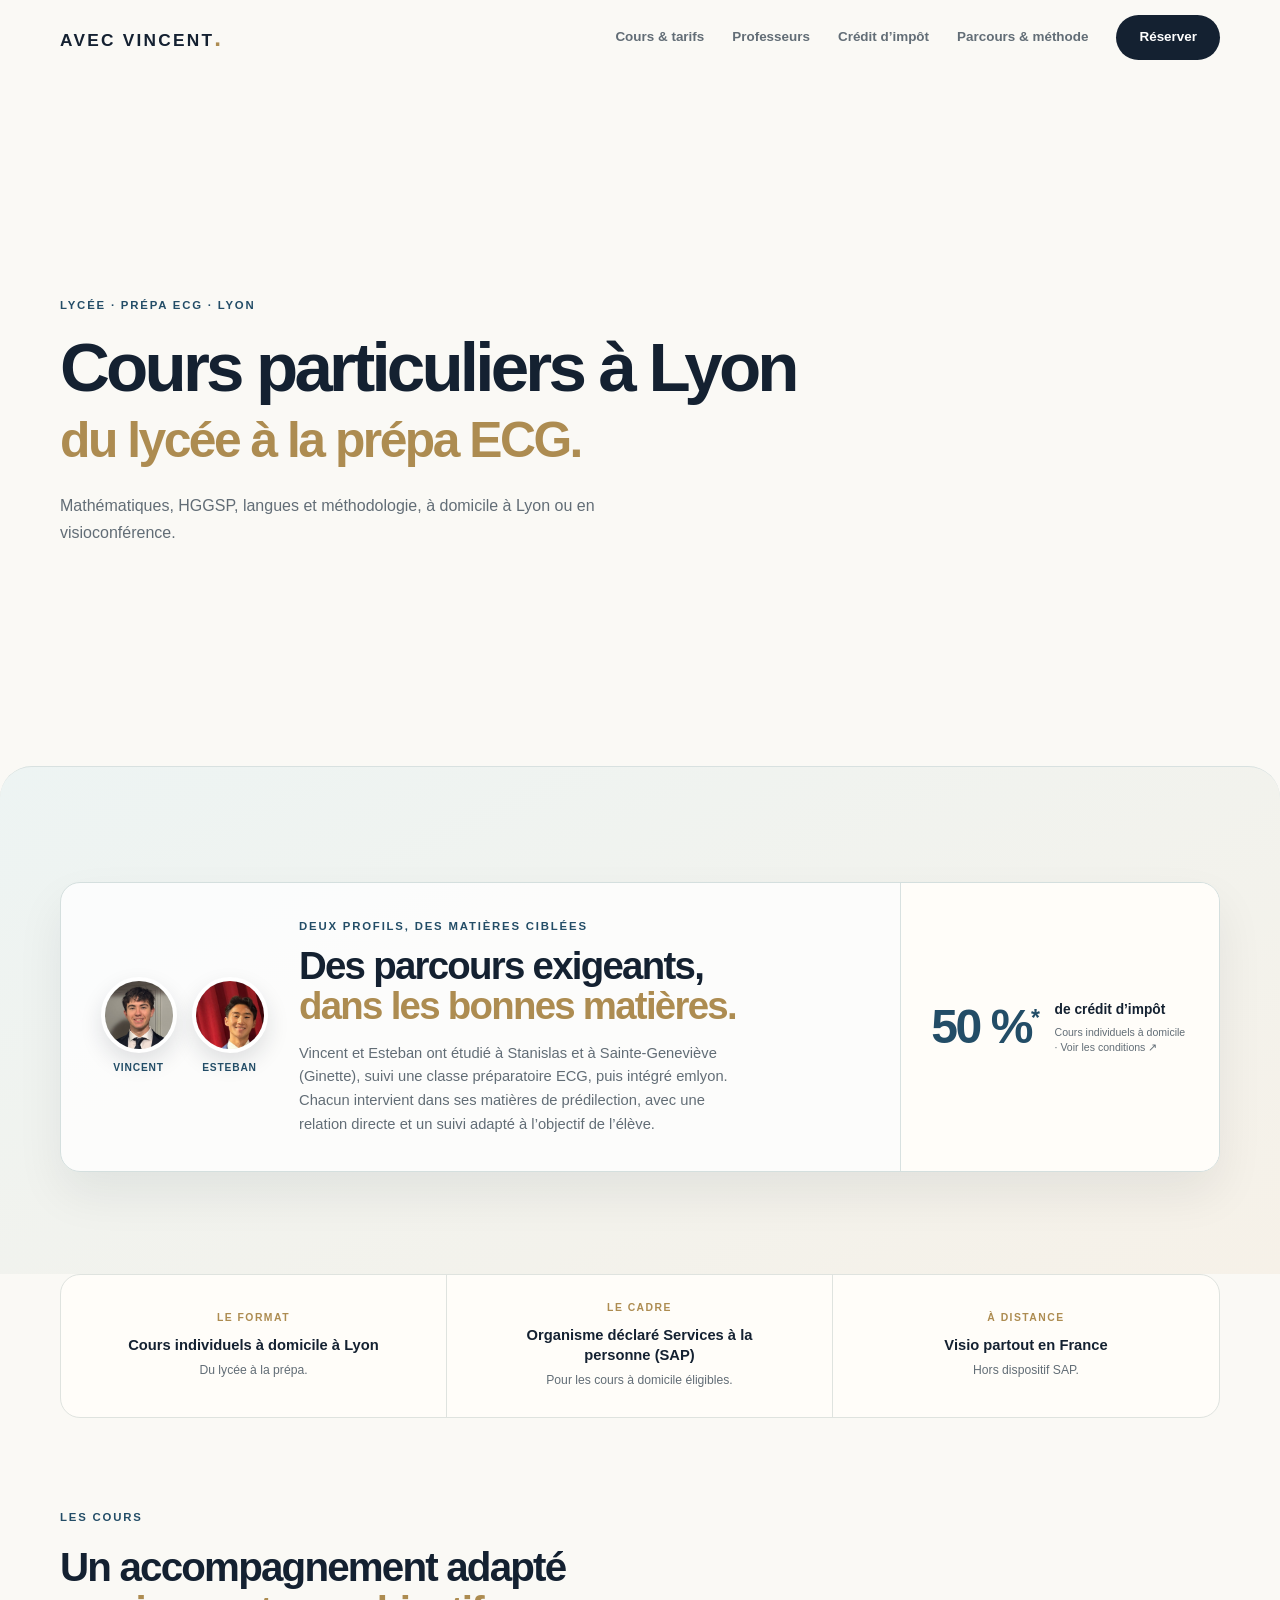
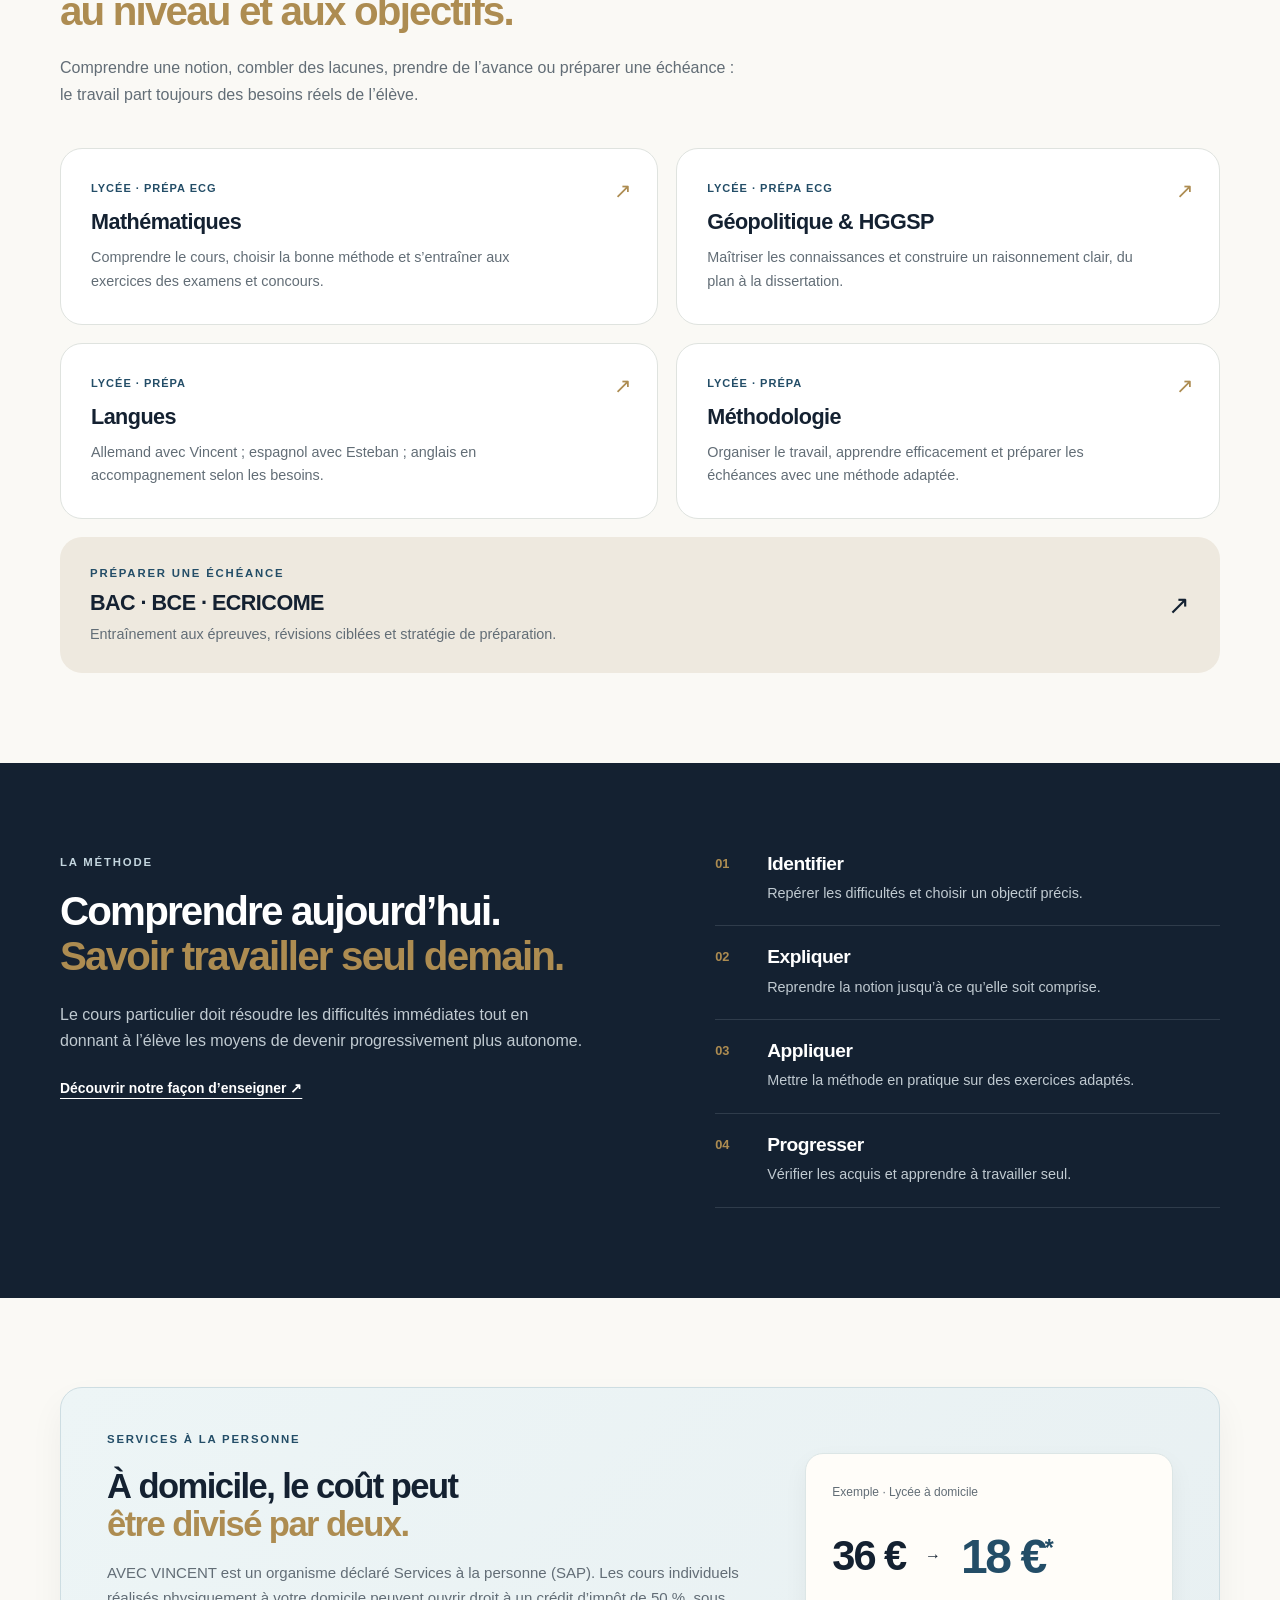
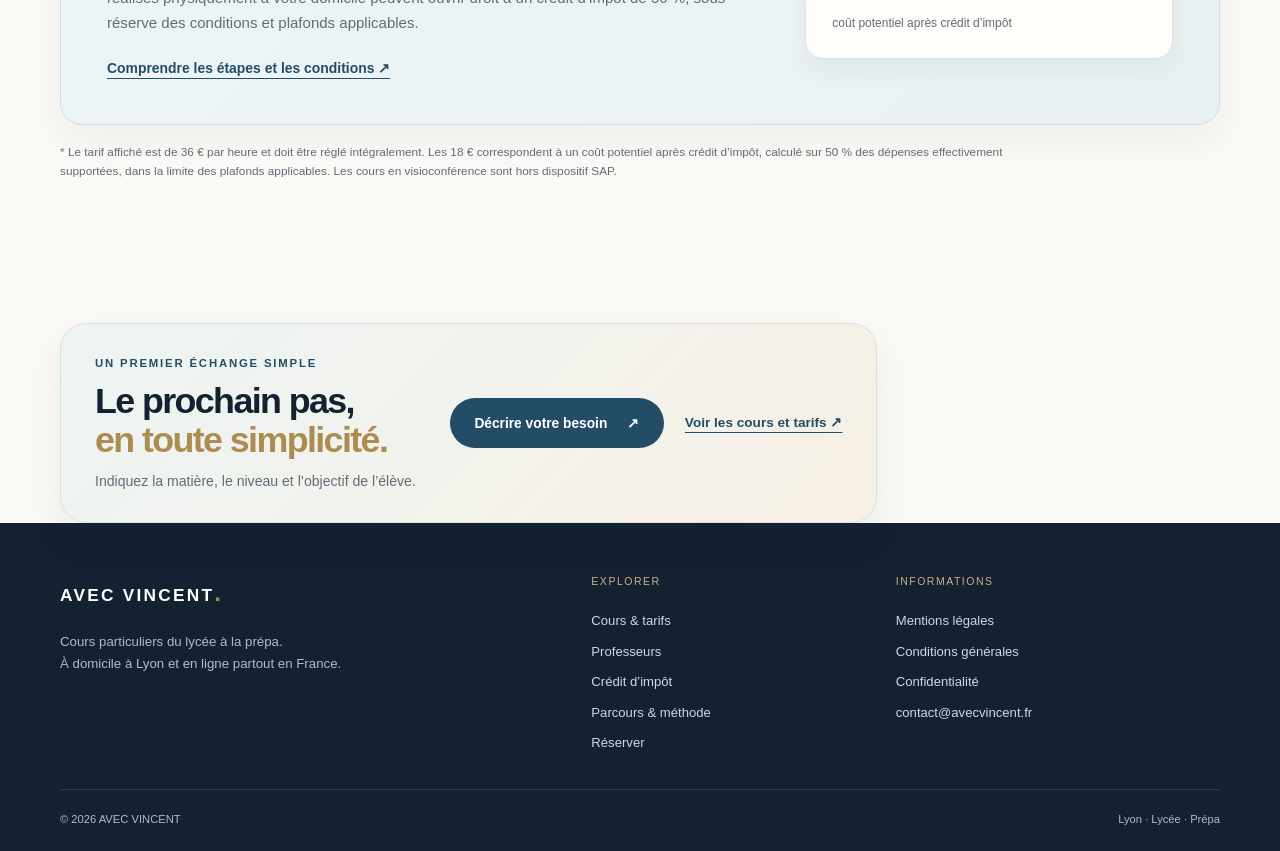
==== commit 874dba95: "Clarify homepage positioning and remove motion" ====
--- a/index.html
+++ b/index.html
@@ -42,17 +42,16 @@
 </nav></header>
 <main id="contenu" class="page-home">
 <section class="home-hero container" aria-labelledby="accueil-titre">
-<div class="hero-intro"><span class="eyebrow">Lycée · Prépa ECG · Lyon</span><h1 id="accueil-titre">Cours particuliers à Lyon <em>du lycée à la prépa ECG.</em></h1><p class="lead">Mathématiques, HGGSP, langues et méthodologie, à domicile à Lyon ou en visioconférence.</p><div class="scroll-cue" aria-label="Faites défiler pour découvrir la suite"><span>Découvrir la suite</span><span class="scroll-cue-line" aria-hidden="true"></span></div></div>
+<div class="hero-intro"><span class="eyebrow">Lycée · Prépa ECG · Lyon</span><h1 id="accueil-titre"><span class="hero-title-main">Cours particuliers à Lyon</span><span class="hero-title-sub">du lycée à la prépa ECG.</span></h1><p class="lead">Mathématiques, HGGSP, langues et méthodologie, à domicile à Lyon ou en visioconférence.</p></div>
 </section>
-<section id="accueil-confiance" class="trust-zone" aria-labelledby="confiance-titre"><div class="hero-trust-section container"><div class="trust-card" data-reveal="hero-trust"><div class="trust-card-main"><div class="trust-card-portraits" aria-label="Quelques professeurs de l’équipe AVEC VINCENT"><figure><span class="hero-portrait-frame"><img src="images/vincent.jpeg" width="1662" height="2301" alt="Vincent, professeur particulier"></span><figcaption>Vincent</figcaption></figure><figure><span class="hero-portrait-frame"><img src="images/esteban.jpg" width="779" height="1376" alt="Esteban, professeur particulier"></span><figcaption>Esteban</figcaption></figure></div><div class="trust-card-copy"><span class="eyebrow">Un cadre de confiance</span><h2 id="confiance-titre">Des parcours exigeants,<br><em>au service de votre progression.</em></h2><p>Des professeurs issus de lycées exigeants, de classes préparatoires et de grandes écoles de commerce sélectives. Chacun intervient dans ses matières de prédilection, avec une relation directe et un suivi adapté à l’objectif de l’élève.</p></div></div><a class="trust-card-tax" href="credit-impot.html"><span class="tax-number">50 %<sup>*</sup></span><span>de crédit d’impôt<small>Cours individuels à domicile · Voir les conditions ↗</small></span></a></div></div></section>
-<div class="container" data-reveal="proof"><div class="credentials" aria-label="Les repères AVEC VINCENT"><div><span class="credential-kicker">Le format</span><strong>Cours individuels à domicile à Lyon</strong><p>Du lycée à la prépa.</p></div><div><span class="credential-kicker">Le cadre</span><strong>Organisme déclaré Services à la personne (SAP)</strong><p>Pour les cours à domicile éligibles.</p></div><div><span class="credential-kicker">À distance</span><strong>Visio partout en France</strong><p>Hors dispositif SAP.</p></div></div></div>
-<section class="hero-actions-section container" data-reveal="hero-actions" aria-labelledby="action-titre"><div class="action-bubble"><div><span class="eyebrow">Un premier échange simple</span><h2 id="action-titre">Parlons du besoin de l’élève.</h2></div><div class="hero-actions"><a class="button button-primary" href="reserver.html">Décrire votre besoin<span aria-hidden="true">↗</span></a><a class="text-link" href="cours.html">Voir les cours et tarifs ↗</a></div></div></section>
-<section class="section container" data-reveal="courses"><div class="section-heading"><span class="eyebrow">Les cours</span><h2>Un accompagnement adapté<br><em>au niveau et aux objectifs.</em></h2><p>Comprendre une notion, combler des lacunes, prendre de l’avance ou préparer une échéance : le travail part toujours des besoins réels de l’élève.</p></div>
+<section id="accueil-confiance" class="trust-zone" aria-labelledby="confiance-titre"><div class="hero-trust-section container"><div class="trust-card"><div class="trust-card-main"><div class="trust-card-portraits" aria-label="Quelques professeurs de l’équipe AVEC VINCENT"><figure><span class="hero-portrait-frame"><img src="images/vincent.jpeg" width="1662" height="2301" alt="Vincent, professeur particulier"></span><figcaption>Vincent</figcaption></figure><figure><span class="hero-portrait-frame"><img src="images/esteban.jpg" width="779" height="1376" alt="Esteban, professeur particulier"></span><figcaption>Esteban</figcaption></figure></div><div class="trust-card-copy"><span class="eyebrow">Deux profils, des matières ciblées</span><h2 id="confiance-titre">Des parcours exigeants,<br><em>dans les bonnes matières.</em></h2><p>Vincent et Esteban ont étudié à Stanislas et à Sainte-Geneviève (Ginette), suivi une classe préparatoire ECG, puis intégré emlyon. Chacun intervient dans ses matières de prédilection, avec une relation directe et un suivi adapté à l’objectif de l’élève.</p></div></div><a class="trust-card-tax" href="credit-impot.html"><span class="tax-number">50 %<sup>*</sup></span><span>de crédit d’impôt<small>Cours individuels à domicile · Voir les conditions ↗</small></span></a></div></div></section>
+<div class="container"><div class="credentials" aria-label="Les repères AVEC VINCENT"><div><span class="credential-kicker">Le format</span><strong>Cours individuels à domicile à Lyon</strong><p>Du lycée à la prépa.</p></div><div><span class="credential-kicker">Le cadre</span><strong>Organisme déclaré Services à la personne (SAP)</strong><p>Pour les cours à domicile éligibles.</p></div><div><span class="credential-kicker">À distance</span><strong>Visio partout en France</strong><p>Hors dispositif SAP.</p></div></div></div>
+<section class="section container"><div class="section-heading"><span class="eyebrow">Les cours</span><h2>Un accompagnement adapté<br><em>au niveau et aux objectifs.</em></h2><p>Comprendre une notion, combler des lacunes, prendre de l’avance ou préparer une échéance : le travail part toujours des besoins réels de l’élève.</p></div>
 <div class="subjects-grid"><a class="subject-card" href="cours.html#maths"><span class="card-level">Lycée · Prépa ECG</span><h3>Mathématiques</h3><p>Comprendre le cours, choisir la bonne méthode et s’entraîner aux exercices des examens et concours.</p><span class="card-arrow" aria-hidden="true">↗</span></a><a class="subject-card" href="cours.html#geopolitique"><span class="card-level">Lycée · Prépa ECG</span><h3>Géopolitique & HGGSP</h3><p>Maîtriser les connaissances et construire un raisonnement clair, du plan à la dissertation.</p><span class="card-arrow" aria-hidden="true">↗</span></a><a class="subject-card" href="cours.html#langues"><span class="card-level">Lycée · Prépa</span><h3>Langues</h3><p>Allemand avec Vincent ; espagnol avec Esteban ; anglais en accompagnement selon les besoins.</p><span class="card-arrow" aria-hidden="true">↗</span></a><a class="subject-card" href="cours.html#methode"><span class="card-level">Lycée · Prépa</span><h3>Méthodologie</h3><p>Organiser le travail, apprendre efficacement et préparer les échéances avec une méthode adaptée.</p><span class="card-arrow" aria-hidden="true">↗</span></a></div>
 <a class="exam-banner" href="cours.html#concours"><div><span class="eyebrow">Préparer une échéance</span><h3>BAC · BCE · ECRICOME</h3><p>Entraînement aux épreuves, révisions ciblées et stratégie de préparation.</p></div><span aria-hidden="true">↗</span></a></section>
-<section class="section method-section" data-reveal="method"><div class="container method-layout"><div><span class="eyebrow">La méthode</span><h2>Comprendre aujourd’hui.<br><em>Savoir travailler seul demain.</em></h2><p>Le cours particulier doit résoudre les difficultés immédiates tout en donnant à l’élève les moyens de devenir progressivement plus autonome.</p><a class="text-link" href="a-propos.html#approche">Découvrir notre façon d’enseigner ↗</a></div><ol class="method-list"><li><h3>Identifier</h3><p>Repérer les difficultés et choisir un objectif précis.</p></li><li><h3>Expliquer</h3><p>Reprendre la notion jusqu’à ce qu’elle soit comprise.</p></li><li><h3>Appliquer</h3><p>Mettre la méthode en pratique sur des exercices adaptés.</p></li><li><h3>Progresser</h3><p>Vérifier les acquis et apprendre à travailler seul.</p></li></ol></div></section>
-<section class="section container" data-reveal="tax"><div class="tax-callout"><div><span class="eyebrow">Services à la personne</span><h2>À domicile, le coût peut<br><em>être divisé par deux.</em></h2><p>AVEC VINCENT est un organisme déclaré Services à la personne (SAP). Les cours individuels réalisés physiquement à votre domicile peuvent ouvrir droit à un crédit d’impôt de 50 %, sous réserve des conditions et plafonds applicables.</p><a class="text-link" href="credit-impot.html">Comprendre les étapes et les conditions ↗</a></div><div class="tax-example"><span>Exemple · Lycée à domicile</span><div><strong>36 €</strong><span aria-hidden="true">→</span><strong>18 €<sup>*</sup></strong></div><p>coût potentiel après crédit d’impôt</p></div></div><p class="fine-print">* Le tarif affiché est de 36 € par heure et doit être réglé intégralement. Les 18 € correspondent à un coût potentiel après crédit d’impôt, calculé sur 50 % des dépenses effectivement supportées, dans la limite des plafonds applicables. Les cours en visioconférence sont hors dispositif SAP.</p></section>
-<section class="section container" data-reveal="closing"><div class="closing"><div><span class="eyebrow">Commencer</span><h2>Un premier cours,<br><em>sans engagement.</em></h2><p>Indiquez simplement la matière, le niveau et l’objectif.</p></div><a class="button button-primary" href="reserver.html">Demander un premier cours<span aria-hidden="true">↗</span></a></div></section></main>
+<section class="section method-section"><div class="container method-layout"><div><span class="eyebrow">La méthode</span><h2>Comprendre aujourd’hui.<br><em>Savoir travailler seul demain.</em></h2><p>Le cours particulier doit résoudre les difficultés immédiates tout en donnant à l’élève les moyens de devenir progressivement plus autonome.</p><a class="text-link" href="a-propos.html#approche">Découvrir notre façon d’enseigner ↗</a></div><ol class="method-list"><li><h3>Identifier</h3><p>Repérer les difficultés et choisir un objectif précis.</p></li><li><h3>Expliquer</h3><p>Reprendre la notion jusqu’à ce qu’elle soit comprise.</p></li><li><h3>Appliquer</h3><p>Mettre la méthode en pratique sur des exercices adaptés.</p></li><li><h3>Progresser</h3><p>Vérifier les acquis et apprendre à travailler seul.</p></li></ol></div></section>
+<section class="section container"><div class="tax-callout"><div><span class="eyebrow">Services à la personne</span><h2>À domicile, le coût peut<br><em>être divisé par deux.</em></h2><p>AVEC VINCENT est un organisme déclaré Services à la personne (SAP). Les cours individuels réalisés physiquement à votre domicile peuvent ouvrir droit à un crédit d’impôt de 50 %, sous réserve des conditions et plafonds applicables.</p><a class="text-link" href="credit-impot.html">Comprendre les étapes et les conditions ↗</a></div><div class="tax-example"><span>Exemple · Lycée à domicile</span><div><strong>36 €</strong><span aria-hidden="true">→</span><strong>18 €<sup>*</sup></strong></div><p>coût potentiel après crédit d’impôt</p></div></div><p class="fine-print">* Le tarif affiché est de 36 € par heure et doit être réglé intégralement. Les 18 € correspondent à un coût potentiel après crédit d’impôt, calculé sur 50 % des dépenses effectivement supportées, dans la limite des plafonds applicables. Les cours en visioconférence sont hors dispositif SAP.</p></section>
+<section class="hero-actions-section container" aria-labelledby="action-titre"><div class="action-bubble"><div><span class="eyebrow">Un premier échange simple</span><h2 id="action-titre">Le prochain pas,<br><em>en toute simplicité.</em></h2><p>Indiquez la matière, le niveau et l’objectif de l’élève.</p></div><div class="hero-actions"><a class="button button-primary" href="reserver.html">Décrire votre besoin<span aria-hidden="true">↗</span></a><a class="text-link" href="cours.html">Voir les cours et tarifs ↗</a></div></div></section></main>
 <footer class="site-footer"><div class="container footer-grid"><div><a class="logo" href="index.html">AVEC VINCENT<span class="logo-dot">.</span></a><p>Cours particuliers du lycée à la prépa.<br>À domicile à Lyon et en ligne partout en France.</p></div><nav aria-label="Navigation de pied de page"><span class="footer-label">Explorer</span><a href="cours.html">Cours & tarifs</a><a href="professeurs.html">Professeurs</a><a href="credit-impot.html">Crédit d’impôt</a><a href="a-propos.html">Parcours & méthode</a><a href="reserver.html">Réserver</a></nav><nav aria-label="Informations légales"><span class="footer-label">Informations</span><a href="legal.html#mentions">Mentions légales</a><a href="legal.html#cgv">Conditions générales</a><a href="legal.html#confidentialite">Confidentialité</a><a href="mailto:contact@avecvincent.fr" data-contact="email">contact@avecvincent.fr</a></nav></div><div class="container footer-bottom"><span>© <span data-year>2026</span> AVEC VINCENT</span><span>Lyon · Lycée · Prépa</span></div></footer>
 </body>
 </html>
--- a/style.css
+++ b/style.css
@@ -1226,14 +1226,6 @@
 .hero-actions .text-link{margin:0;font-size:.85rem}
 .hero-actions-section + .container{margin-top:0}
 
-@media(prefers-reduced-motion:no-preference){
-  .scroll-cue span:last-child{animation:scroll-cue 1.8s ease-in-out infinite}
-  @keyframes scroll-cue{
-    0%,100%{transform:translateY(0);opacity:.65}
-    50%{transform:translateY(4px);opacity:1}
-  }
-}
-
 @media(max-width:780px){
   .page-home .home-hero{
     width:calc(100% - 32px);
@@ -1551,14 +1543,6 @@
   border-radius:99px;
   background:var(--gold);
 }
-@media(prefers-reduced-motion:no-preference){
-  .scroll-cue-line::after{animation:scroll-line 2.2s ease-in-out infinite}
-  @keyframes scroll-line{
-    0%,100%{transform:translateY(0);opacity:.45}
-    50%{transform:translateY(29px);opacity:1}
-  }
-}
-
 .trust-zone{
   position:relative;
   padding:clamp(72px,9vw,126px) 0 clamp(70px,8vw,110px);
@@ -1637,3 +1621,62 @@
   .action-bubble .hero-actions{margin-top:21px}
   .action-bubble .text-link{white-space:normal}
 }
+
+/* Version finale : lecture immédiate, sans animation qui retarde les informations. */
+.reveal-ready .page-home [data-reveal],
+.reveal-ready .page-home [data-reveal].is-visible{
+  opacity:1!important;
+  transform:none!important;
+  transition:none!important;
+}
+.scroll-cue-line::after{display:none!important}
+.action-bubble p{margin-top:11px;font-size:.88rem;line-height:1.55}
+
+/* Accueil statique : aucun élément ne doit attendre le scroll ou glisser à l’écran. */
+.reveal-ready [data-reveal],
+.reveal-ready [data-reveal].is-visible,
+.page-home [data-reveal]{
+  opacity:1!important;
+  transform:none!important;
+  transition:none!important;
+  animation:none!important;
+}
+.page-home .scroll-cue,
+.page-home .scroll-cue *{
+  animation:none!important;
+  transition:none!important;
+}
+
+/* Titre d’accueil : une promesse principale, puis un sous-titre plus léger. */
+.page-home .hero-intro h1{
+  display:flex;
+  flex-direction:column;
+  align-items:flex-start;
+  gap:13px;
+  max-width:820px;
+  font-size:clamp(3rem,5.4vw,4.65rem);
+  line-height:1;
+  letter-spacing:-.055em;
+}
+.page-home .hero-title-main,
+.page-home .hero-title-sub{display:block}
+.page-home .hero-title-sub{
+  color:var(--gold);
+  font-size:.72em;
+  line-height:1.04;
+  letter-spacing:-.05em;
+}
+.page-home .hero-intro .lead{margin-top:25px}
+
+@media(max-width:780px){
+  .page-home .home-hero{min-height:clamp(460px,68svh,570px)}
+  .page-home .hero-intro h1{
+    gap:10px;
+    max-width:100%;
+    font-size:clamp(2.45rem,10.2vw,3.2rem);
+    line-height:1.02;
+  }
+  .page-home .hero-title-main{max-width:12ch}
+  .page-home .hero-title-sub{max-width:15ch;font-size:.78em}
+  .page-home .hero-intro .lead{margin-top:21px}
+}
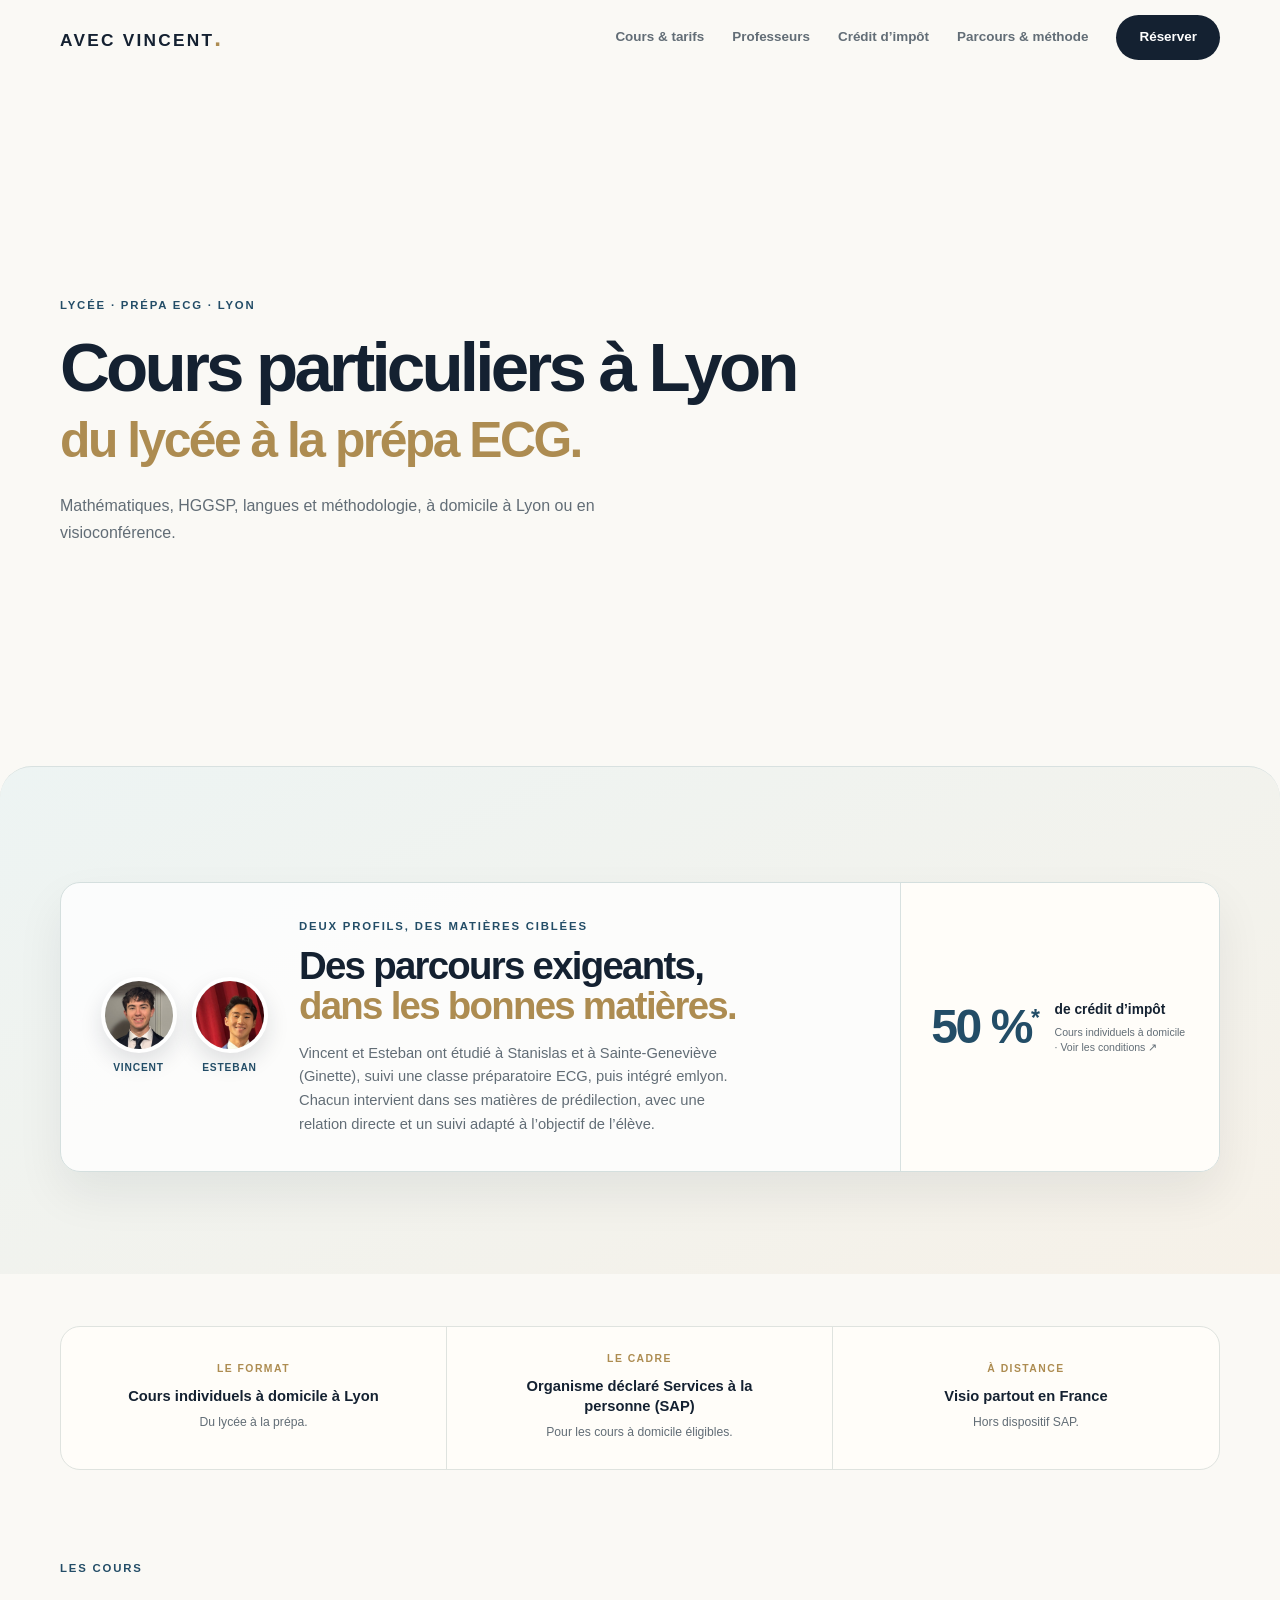
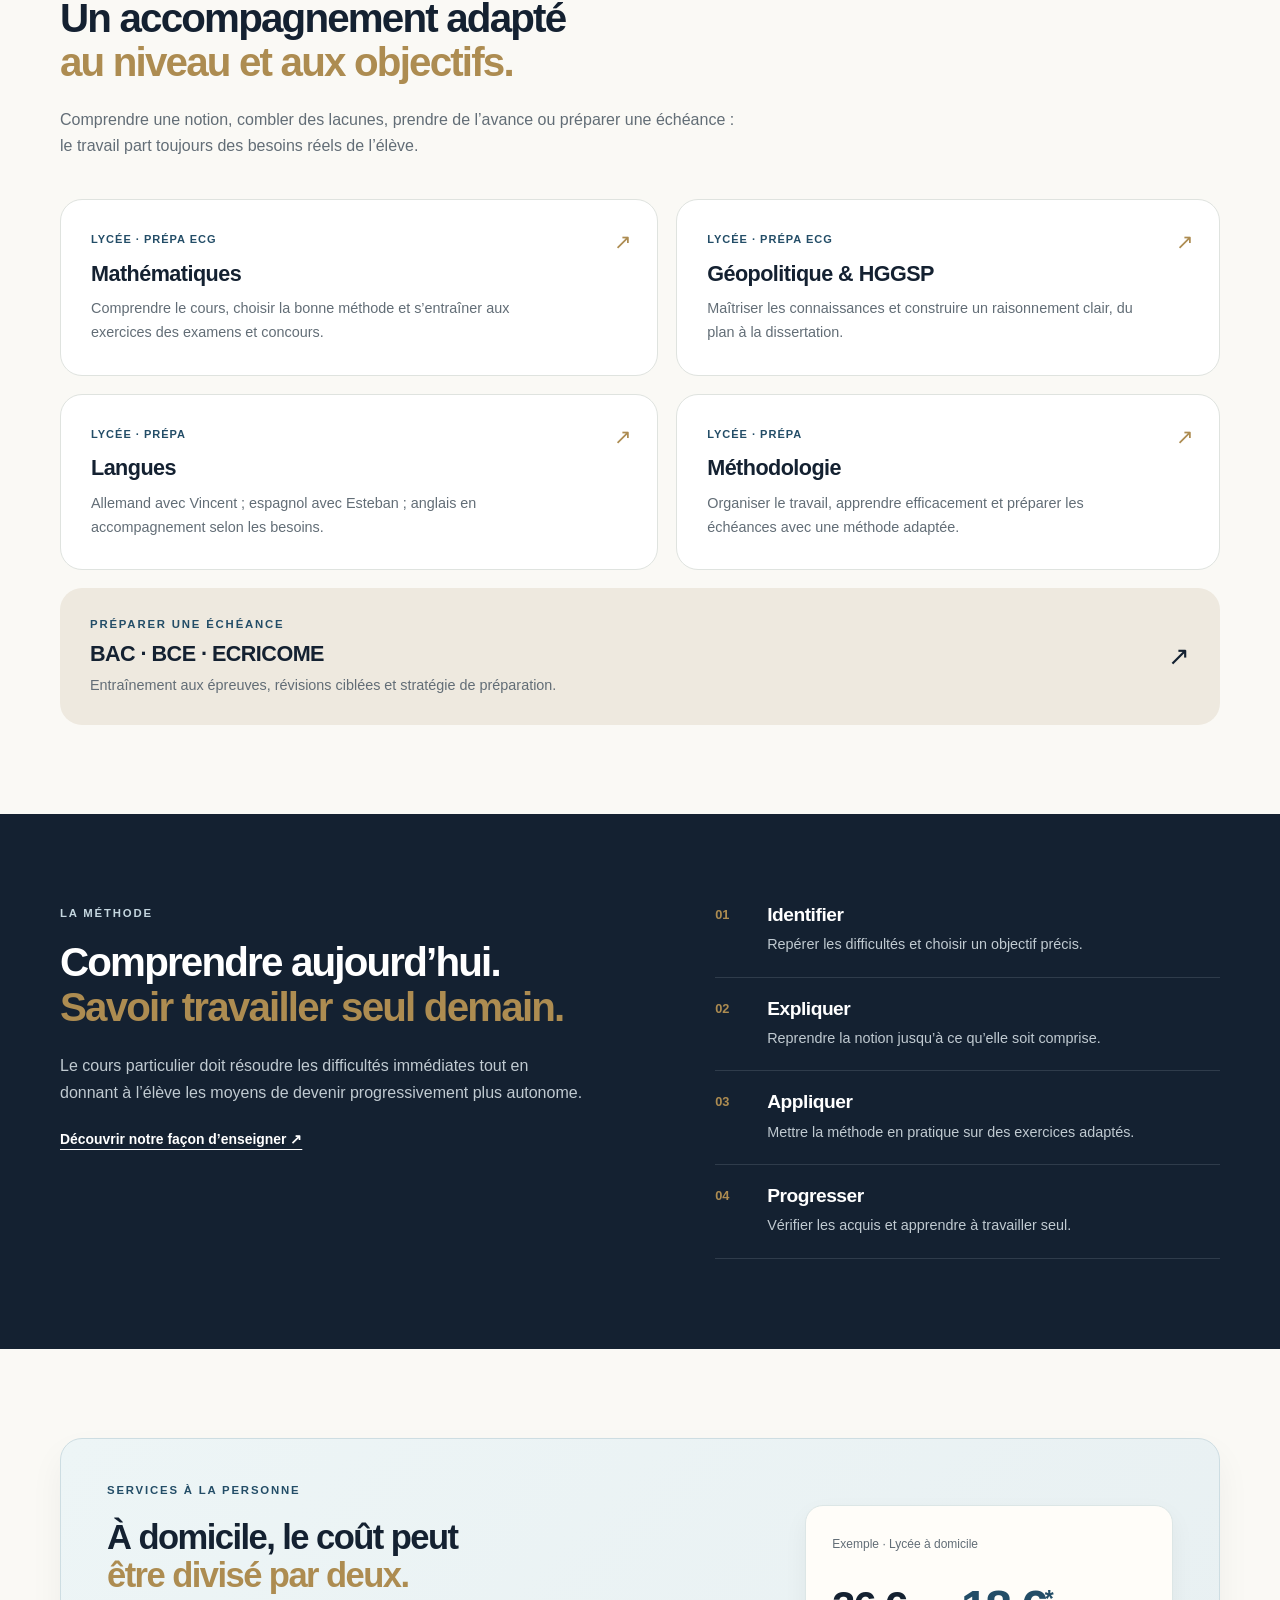
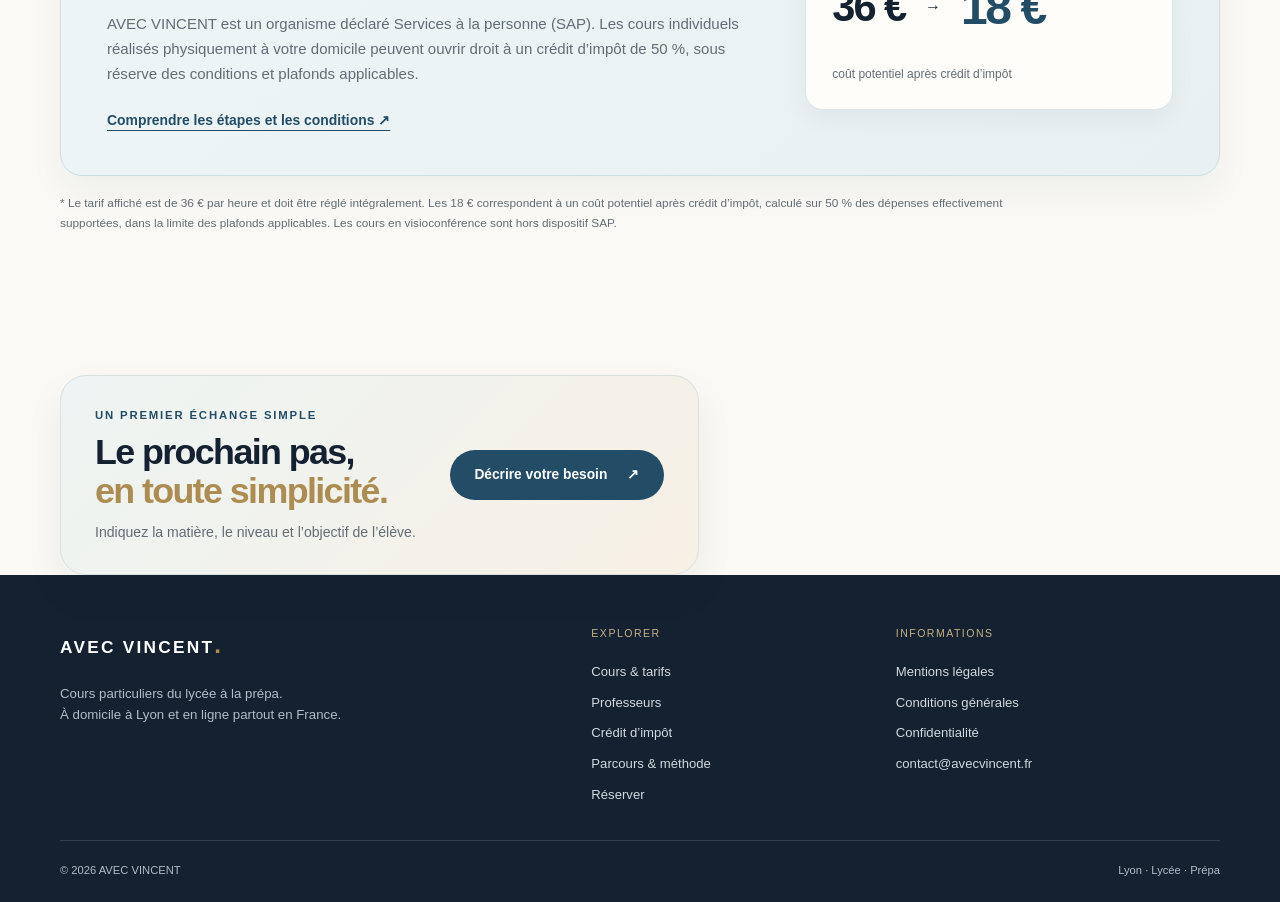
==== commit 8b6ae19c: "Simplify homepage contact action" ====
--- a/index.html
+++ b/index.html
@@ -51,7 +51,7 @@
 <a class="exam-banner" href="cours.html#concours"><div><span class="eyebrow">Préparer une échéance</span><h3>BAC · BCE · ECRICOME</h3><p>Entraînement aux épreuves, révisions ciblées et stratégie de préparation.</p></div><span aria-hidden="true">↗</span></a></section>
 <section class="section method-section"><div class="container method-layout"><div><span class="eyebrow">La méthode</span><h2>Comprendre aujourd’hui.<br><em>Savoir travailler seul demain.</em></h2><p>Le cours particulier doit résoudre les difficultés immédiates tout en donnant à l’élève les moyens de devenir progressivement plus autonome.</p><a class="text-link" href="a-propos.html#approche">Découvrir notre façon d’enseigner ↗</a></div><ol class="method-list"><li><h3>Identifier</h3><p>Repérer les difficultés et choisir un objectif précis.</p></li><li><h3>Expliquer</h3><p>Reprendre la notion jusqu’à ce qu’elle soit comprise.</p></li><li><h3>Appliquer</h3><p>Mettre la méthode en pratique sur des exercices adaptés.</p></li><li><h3>Progresser</h3><p>Vérifier les acquis et apprendre à travailler seul.</p></li></ol></div></section>
 <section class="section container"><div class="tax-callout"><div><span class="eyebrow">Services à la personne</span><h2>À domicile, le coût peut<br><em>être divisé par deux.</em></h2><p>AVEC VINCENT est un organisme déclaré Services à la personne (SAP). Les cours individuels réalisés physiquement à votre domicile peuvent ouvrir droit à un crédit d’impôt de 50 %, sous réserve des conditions et plafonds applicables.</p><a class="text-link" href="credit-impot.html">Comprendre les étapes et les conditions ↗</a></div><div class="tax-example"><span>Exemple · Lycée à domicile</span><div><strong>36 €</strong><span aria-hidden="true">→</span><strong>18 €<sup>*</sup></strong></div><p>coût potentiel après crédit d’impôt</p></div></div><p class="fine-print">* Le tarif affiché est de 36 € par heure et doit être réglé intégralement. Les 18 € correspondent à un coût potentiel après crédit d’impôt, calculé sur 50 % des dépenses effectivement supportées, dans la limite des plafonds applicables. Les cours en visioconférence sont hors dispositif SAP.</p></section>
-<section class="hero-actions-section container" aria-labelledby="action-titre"><div class="action-bubble"><div><span class="eyebrow">Un premier échange simple</span><h2 id="action-titre">Le prochain pas,<br><em>en toute simplicité.</em></h2><p>Indiquez la matière, le niveau et l’objectif de l’élève.</p></div><div class="hero-actions"><a class="button button-primary" href="reserver.html">Décrire votre besoin<span aria-hidden="true">↗</span></a><a class="text-link" href="cours.html">Voir les cours et tarifs ↗</a></div></div></section></main>
+<section class="hero-actions-section container" aria-labelledby="action-titre"><div class="action-bubble"><div><span class="eyebrow">Un premier échange simple</span><h2 id="action-titre">Le prochain pas,<br><em>en toute simplicité.</em></h2><p>Indiquez la matière, le niveau et l’objectif de l’élève.</p></div><div class="hero-actions"><a class="button button-primary" href="reserver.html">Décrire votre besoin<span aria-hidden="true">↗</span></a></div></div></section></main>
 <footer class="site-footer"><div class="container footer-grid"><div><a class="logo" href="index.html">AVEC VINCENT<span class="logo-dot">.</span></a><p>Cours particuliers du lycée à la prépa.<br>À domicile à Lyon et en ligne partout en France.</p></div><nav aria-label="Navigation de pied de page"><span class="footer-label">Explorer</span><a href="cours.html">Cours & tarifs</a><a href="professeurs.html">Professeurs</a><a href="credit-impot.html">Crédit d’impôt</a><a href="a-propos.html">Parcours & méthode</a><a href="reserver.html">Réserver</a></nav><nav aria-label="Informations légales"><span class="footer-label">Informations</span><a href="legal.html#mentions">Mentions légales</a><a href="legal.html#cgv">Conditions générales</a><a href="legal.html#confidentialite">Confidentialité</a><a href="mailto:contact@avecvincent.fr" data-contact="email">contact@avecvincent.fr</a></nav></div><div class="container footer-bottom"><span>© <span data-year>2026</span> AVEC VINCENT</span><span>Lyon · Lycée · Prépa</span></div></footer>
 </body>
 </html>
--- a/style.css
+++ b/style.css
@@ -1680,3 +1680,11 @@
   .page-home .hero-title-sub{max-width:15ch;font-size:.78em}
   .page-home .hero-intro .lead{margin-top:21px}
 }
+
+/* Séparation visuelle entre le module de confiance et les repères de l’offre. */
+.page-home .trust-zone + .container{
+  margin-top:clamp(28px,4vw,52px);
+}
+@media(max-width:780px){
+  .page-home .trust-zone + .container{margin-top:24px}
+}
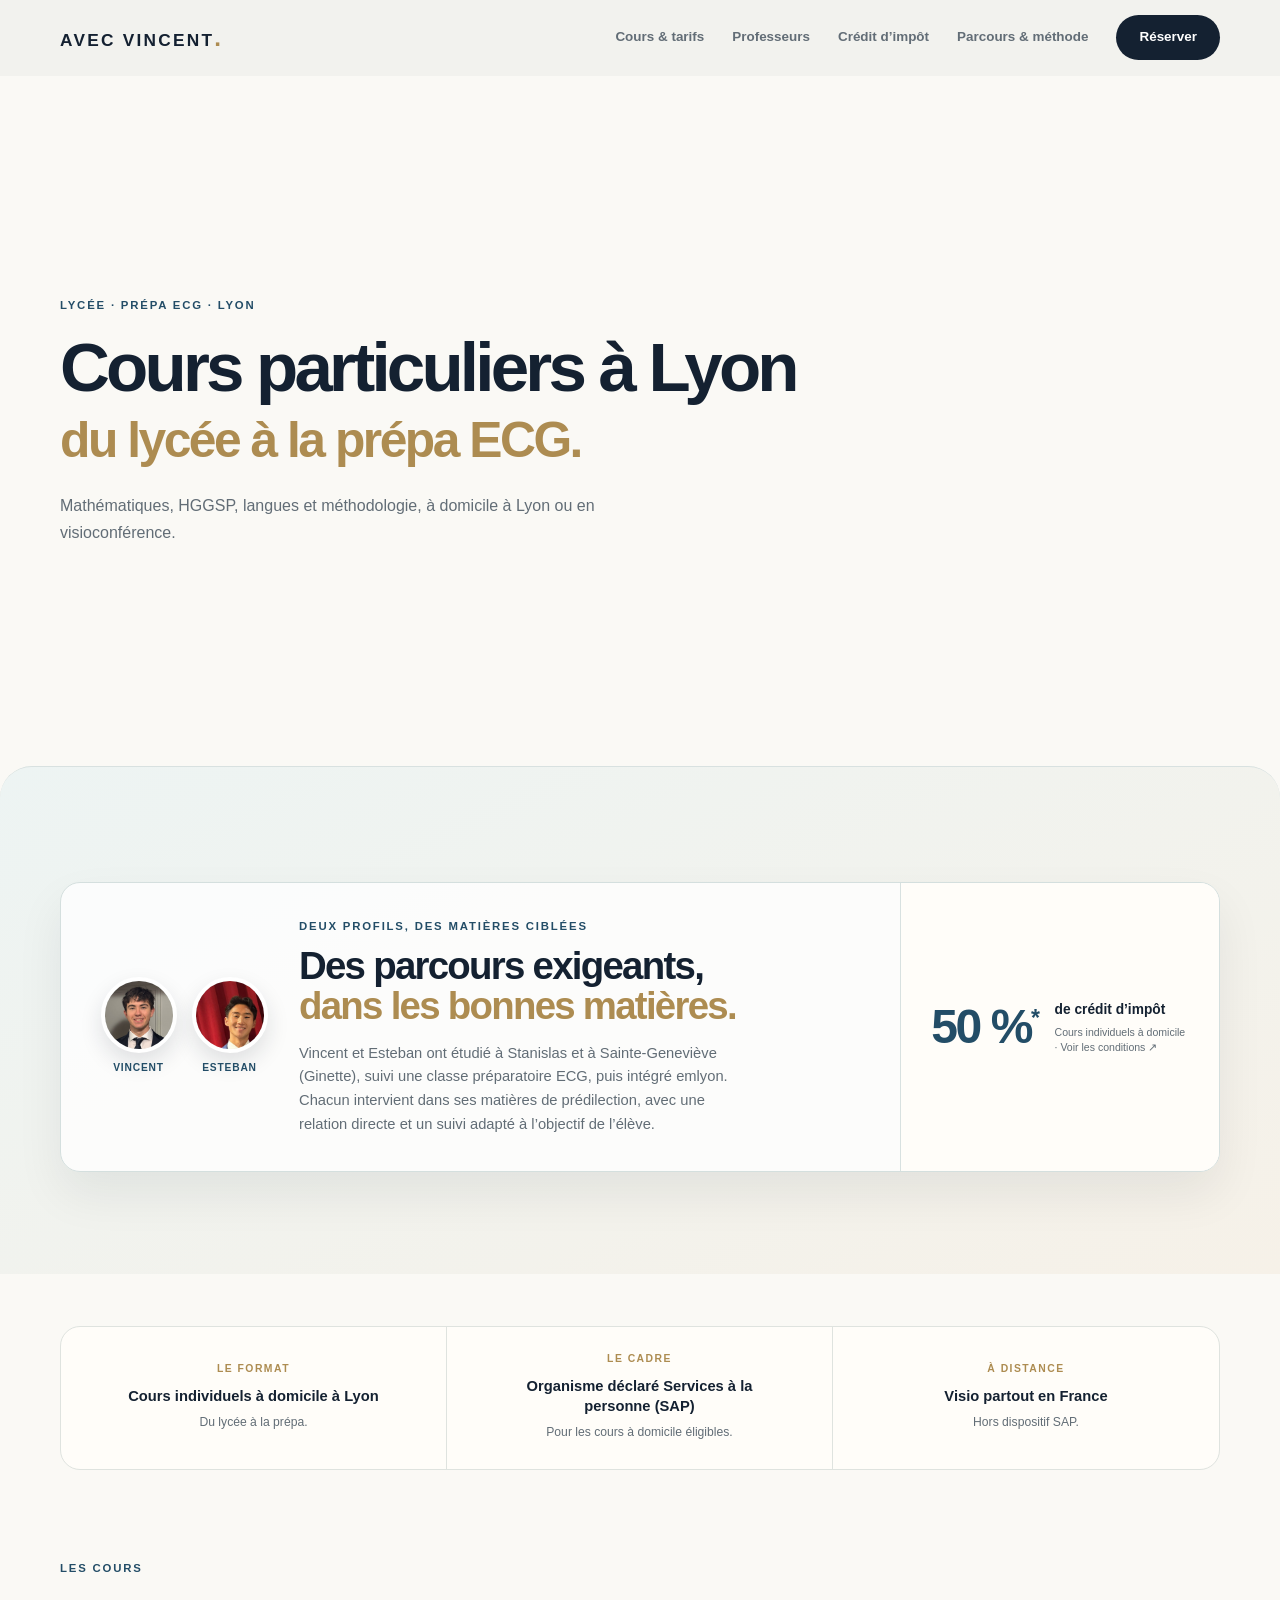
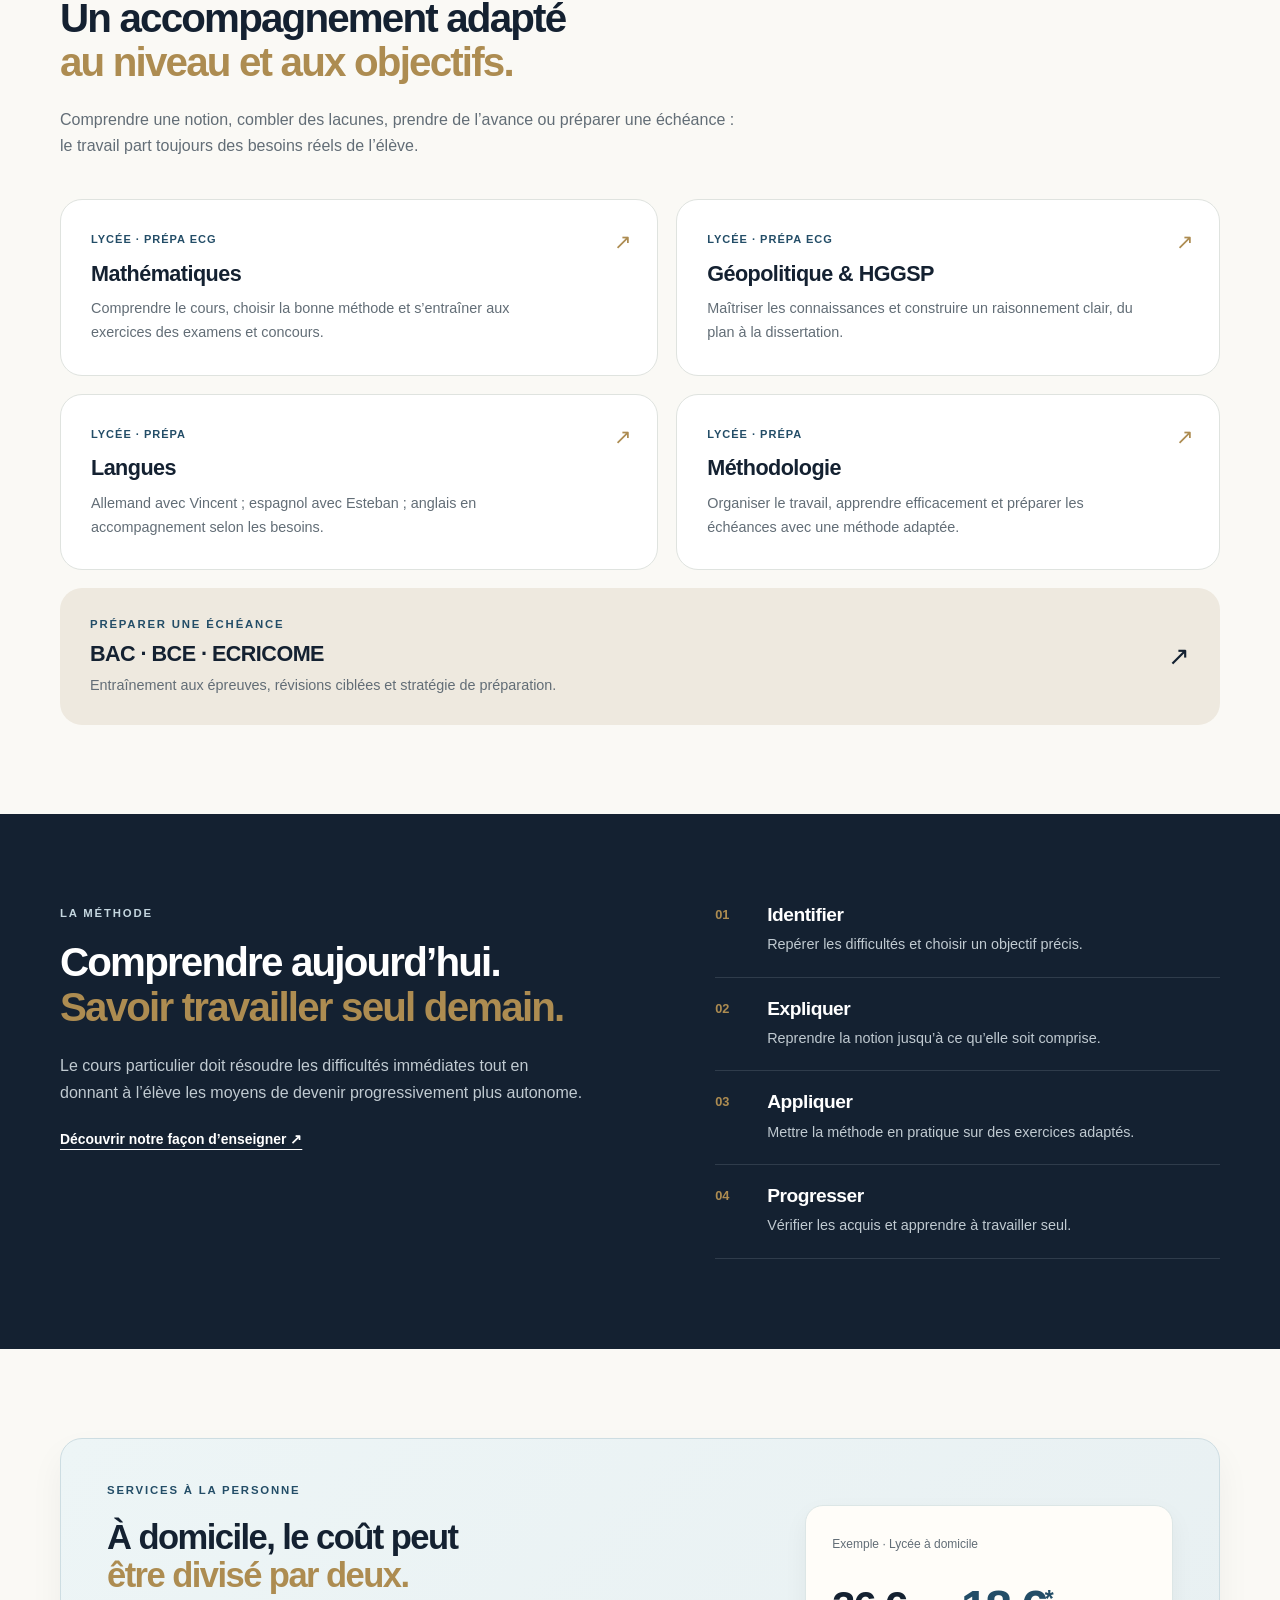
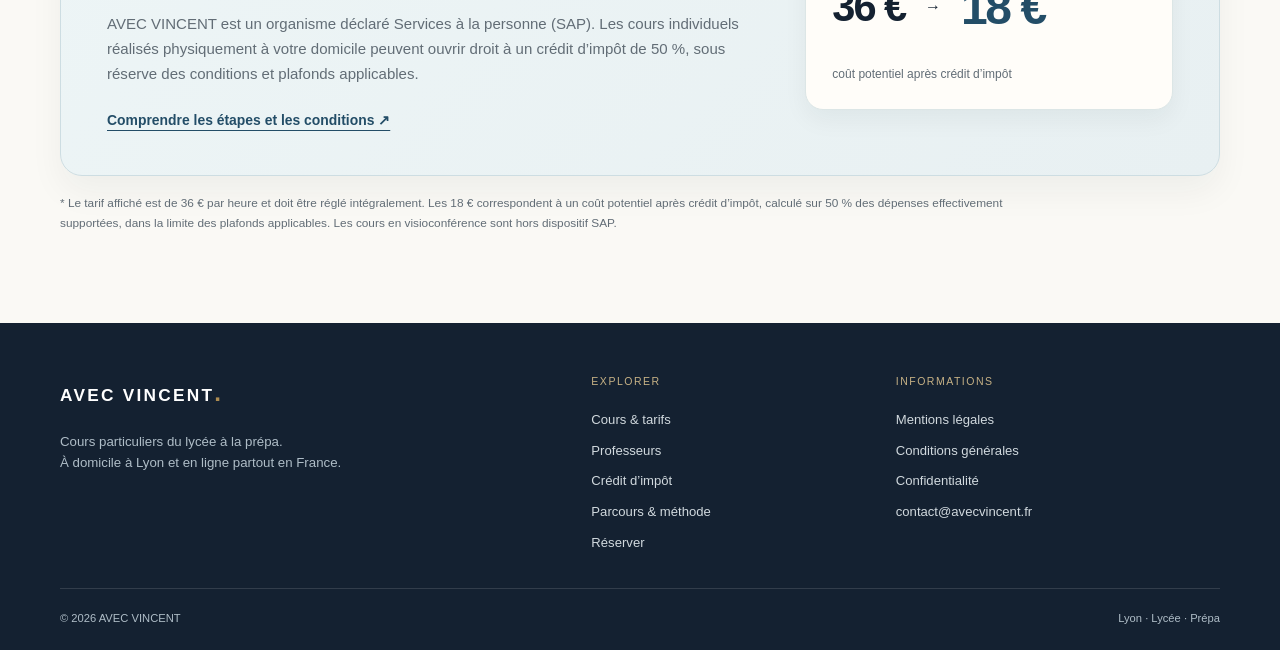
==== commit aa47ddac: "Remove redundant homepage closing CTA" ====
--- a/index.html
+++ b/index.html
@@ -51,7 +51,7 @@
 <a class="exam-banner" href="cours.html#concours"><div><span class="eyebrow">Préparer une échéance</span><h3>BAC · BCE · ECRICOME</h3><p>Entraînement aux épreuves, révisions ciblées et stratégie de préparation.</p></div><span aria-hidden="true">↗</span></a></section>
 <section class="section method-section"><div class="container method-layout"><div><span class="eyebrow">La méthode</span><h2>Comprendre aujourd’hui.<br><em>Savoir travailler seul demain.</em></h2><p>Le cours particulier doit résoudre les difficultés immédiates tout en donnant à l’élève les moyens de devenir progressivement plus autonome.</p><a class="text-link" href="a-propos.html#approche">Découvrir notre façon d’enseigner ↗</a></div><ol class="method-list"><li><h3>Identifier</h3><p>Repérer les difficultés et choisir un objectif précis.</p></li><li><h3>Expliquer</h3><p>Reprendre la notion jusqu’à ce qu’elle soit comprise.</p></li><li><h3>Appliquer</h3><p>Mettre la méthode en pratique sur des exercices adaptés.</p></li><li><h3>Progresser</h3><p>Vérifier les acquis et apprendre à travailler seul.</p></li></ol></div></section>
 <section class="section container"><div class="tax-callout"><div><span class="eyebrow">Services à la personne</span><h2>À domicile, le coût peut<br><em>être divisé par deux.</em></h2><p>AVEC VINCENT est un organisme déclaré Services à la personne (SAP). Les cours individuels réalisés physiquement à votre domicile peuvent ouvrir droit à un crédit d’impôt de 50 %, sous réserve des conditions et plafonds applicables.</p><a class="text-link" href="credit-impot.html">Comprendre les étapes et les conditions ↗</a></div><div class="tax-example"><span>Exemple · Lycée à domicile</span><div><strong>36 €</strong><span aria-hidden="true">→</span><strong>18 €<sup>*</sup></strong></div><p>coût potentiel après crédit d’impôt</p></div></div><p class="fine-print">* Le tarif affiché est de 36 € par heure et doit être réglé intégralement. Les 18 € correspondent à un coût potentiel après crédit d’impôt, calculé sur 50 % des dépenses effectivement supportées, dans la limite des plafonds applicables. Les cours en visioconférence sont hors dispositif SAP.</p></section>
-<section class="hero-actions-section container" aria-labelledby="action-titre"><div class="action-bubble"><div><span class="eyebrow">Un premier échange simple</span><h2 id="action-titre">Le prochain pas,<br><em>en toute simplicité.</em></h2><p>Indiquez la matière, le niveau et l’objectif de l’élève.</p></div><div class="hero-actions"><a class="button button-primary" href="reserver.html">Décrire votre besoin<span aria-hidden="true">↗</span></a></div></div></section></main>
+</main>
 <footer class="site-footer"><div class="container footer-grid"><div><a class="logo" href="index.html">AVEC VINCENT<span class="logo-dot">.</span></a><p>Cours particuliers du lycée à la prépa.<br>À domicile à Lyon et en ligne partout en France.</p></div><nav aria-label="Navigation de pied de page"><span class="footer-label">Explorer</span><a href="cours.html">Cours & tarifs</a><a href="professeurs.html">Professeurs</a><a href="credit-impot.html">Crédit d’impôt</a><a href="a-propos.html">Parcours & méthode</a><a href="reserver.html">Réserver</a></nav><nav aria-label="Informations légales"><span class="footer-label">Informations</span><a href="legal.html#mentions">Mentions légales</a><a href="legal.html#cgv">Conditions générales</a><a href="legal.html#confidentialite">Confidentialité</a><a href="mailto:contact@avecvincent.fr" data-contact="email">contact@avecvincent.fr</a></nav></div><div class="container footer-bottom"><span>© <span data-year>2026</span> AVEC VINCENT</span><span>Lyon · Lycée · Prépa</span></div></footer>
 </body>
 </html>
--- a/style.css
+++ b/style.css
@@ -1486,7 +1486,7 @@
   .scroll-cue{margin-top:27px;font-size:.74rem}
   .trust-card{border-radius:16px}
   .trust-card-main{display:block;padding:24px 21px 26px}
-  .trust-card-portraits{display:flex;gap:14px;margin-bottom:23px}
+  .trust-card-portraits{display:flex;justify-content:center;gap:14px;margin-bottom:23px}
   .trust-card-portraits .hero-portrait-frame{width:78px;height:78px}
   .trust-card-portraits figcaption{font-size:.6rem}
   .trust-card-copy h2{font-size:clamp(1.95rem,8vw,2.35rem)}
@@ -1590,6 +1590,7 @@
 /* Contact : une bulle claire et chaleureuse, plutôt qu'une rangée isolée. */
 .hero-actions-section{
   margin-top:52px;
+  margin-bottom:0;
   padding:0;
   border:0;
 }
@@ -1611,7 +1612,7 @@
 .action-bubble .text-link{white-space:nowrap}
 
 @media(max-width:780px){
-  .hero-actions-section{margin-top:34px}
+  .hero-actions-section{margin-top:34px;margin-bottom:0}
   .action-bubble{
     display:block;
     padding:25px 21px 23px;
@@ -1677,9 +1678,14 @@
     line-height:1.02;
   }
   .page-home .hero-title-main{max-width:12ch}
-  .page-home .hero-title-sub{max-width:15ch;font-size:.78em}
+.page-home .hero-title-sub{max-width:15ch;font-size:.78em}
   .page-home .hero-intro .lead{margin-top:21px}
 }
+
+/* Le dernier espace reste dans la page, jamais après le footer. */
+html,
+body{background:var(--ink);overscroll-behavior-y:none}
+main{background:var(--bg)}
 
 /* Séparation visuelle entre le module de confiance et les repères de l’offre. */
 .page-home .trust-zone + .container{
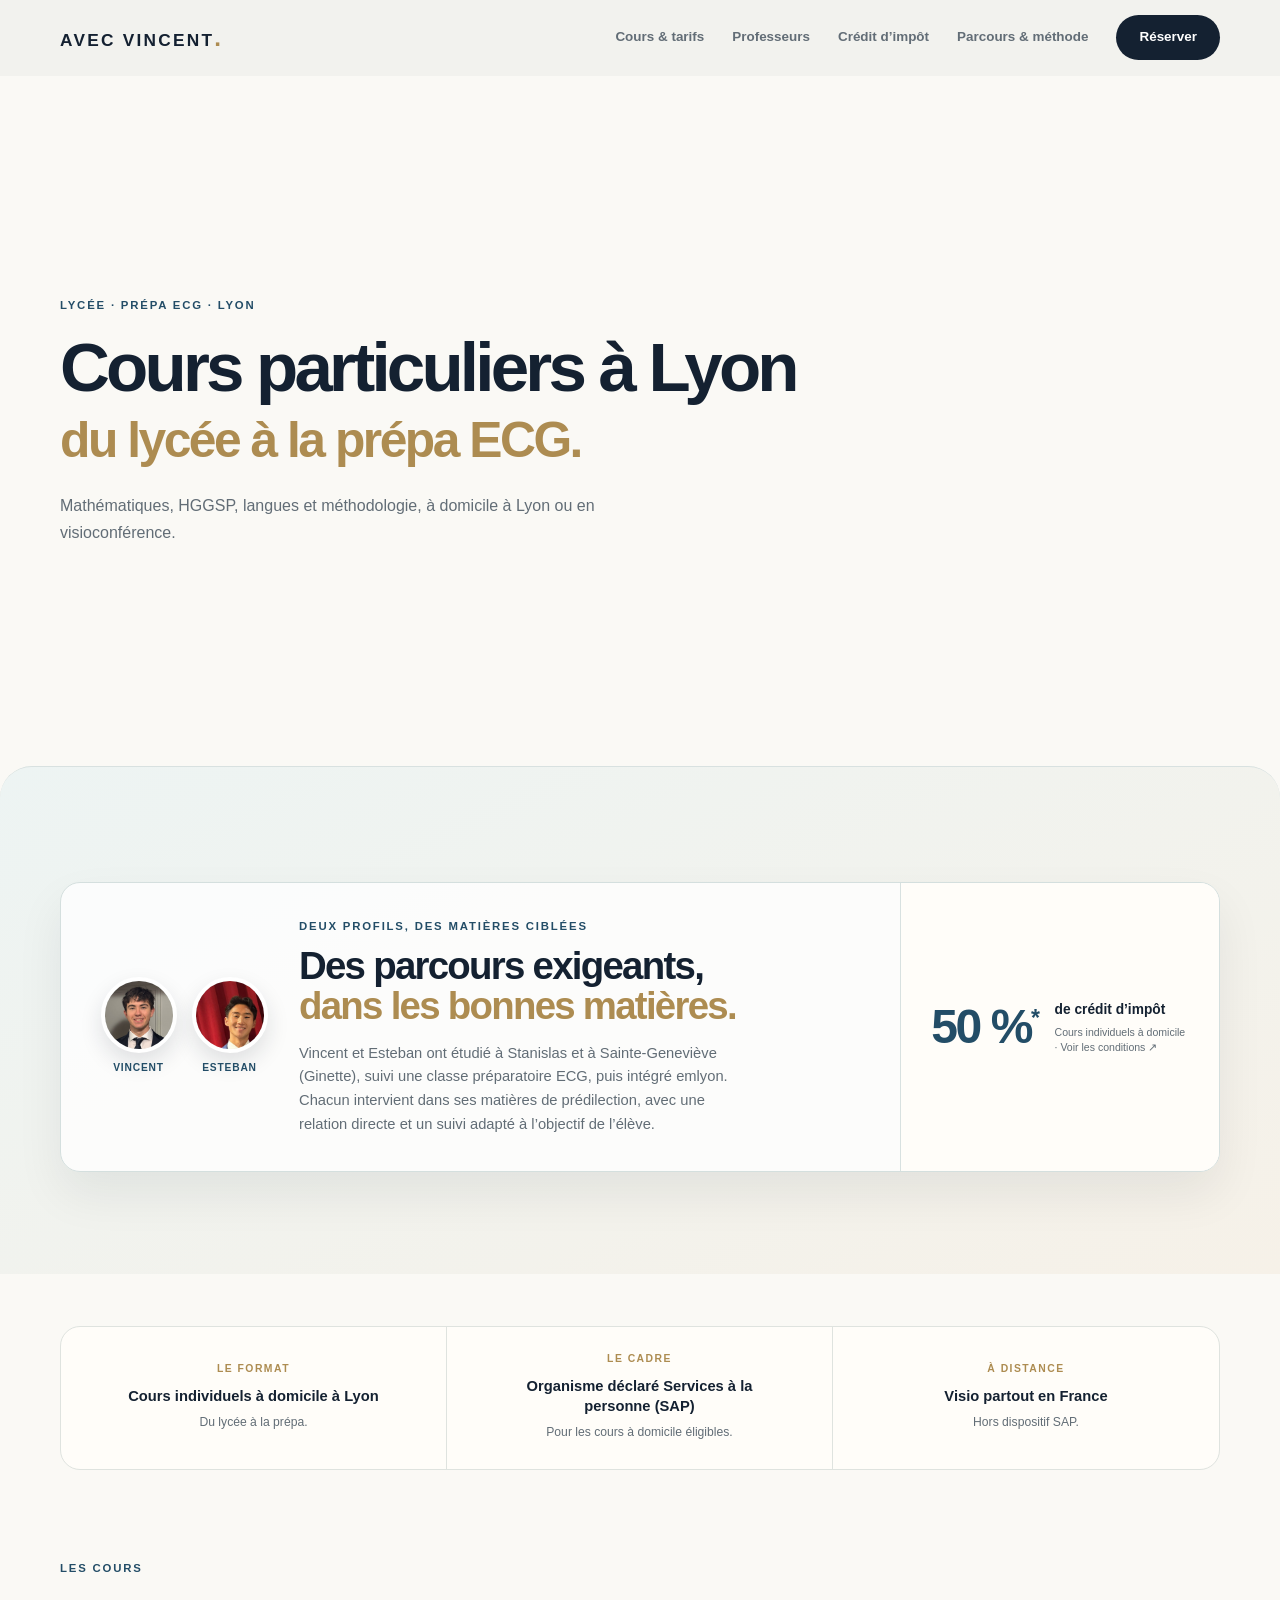
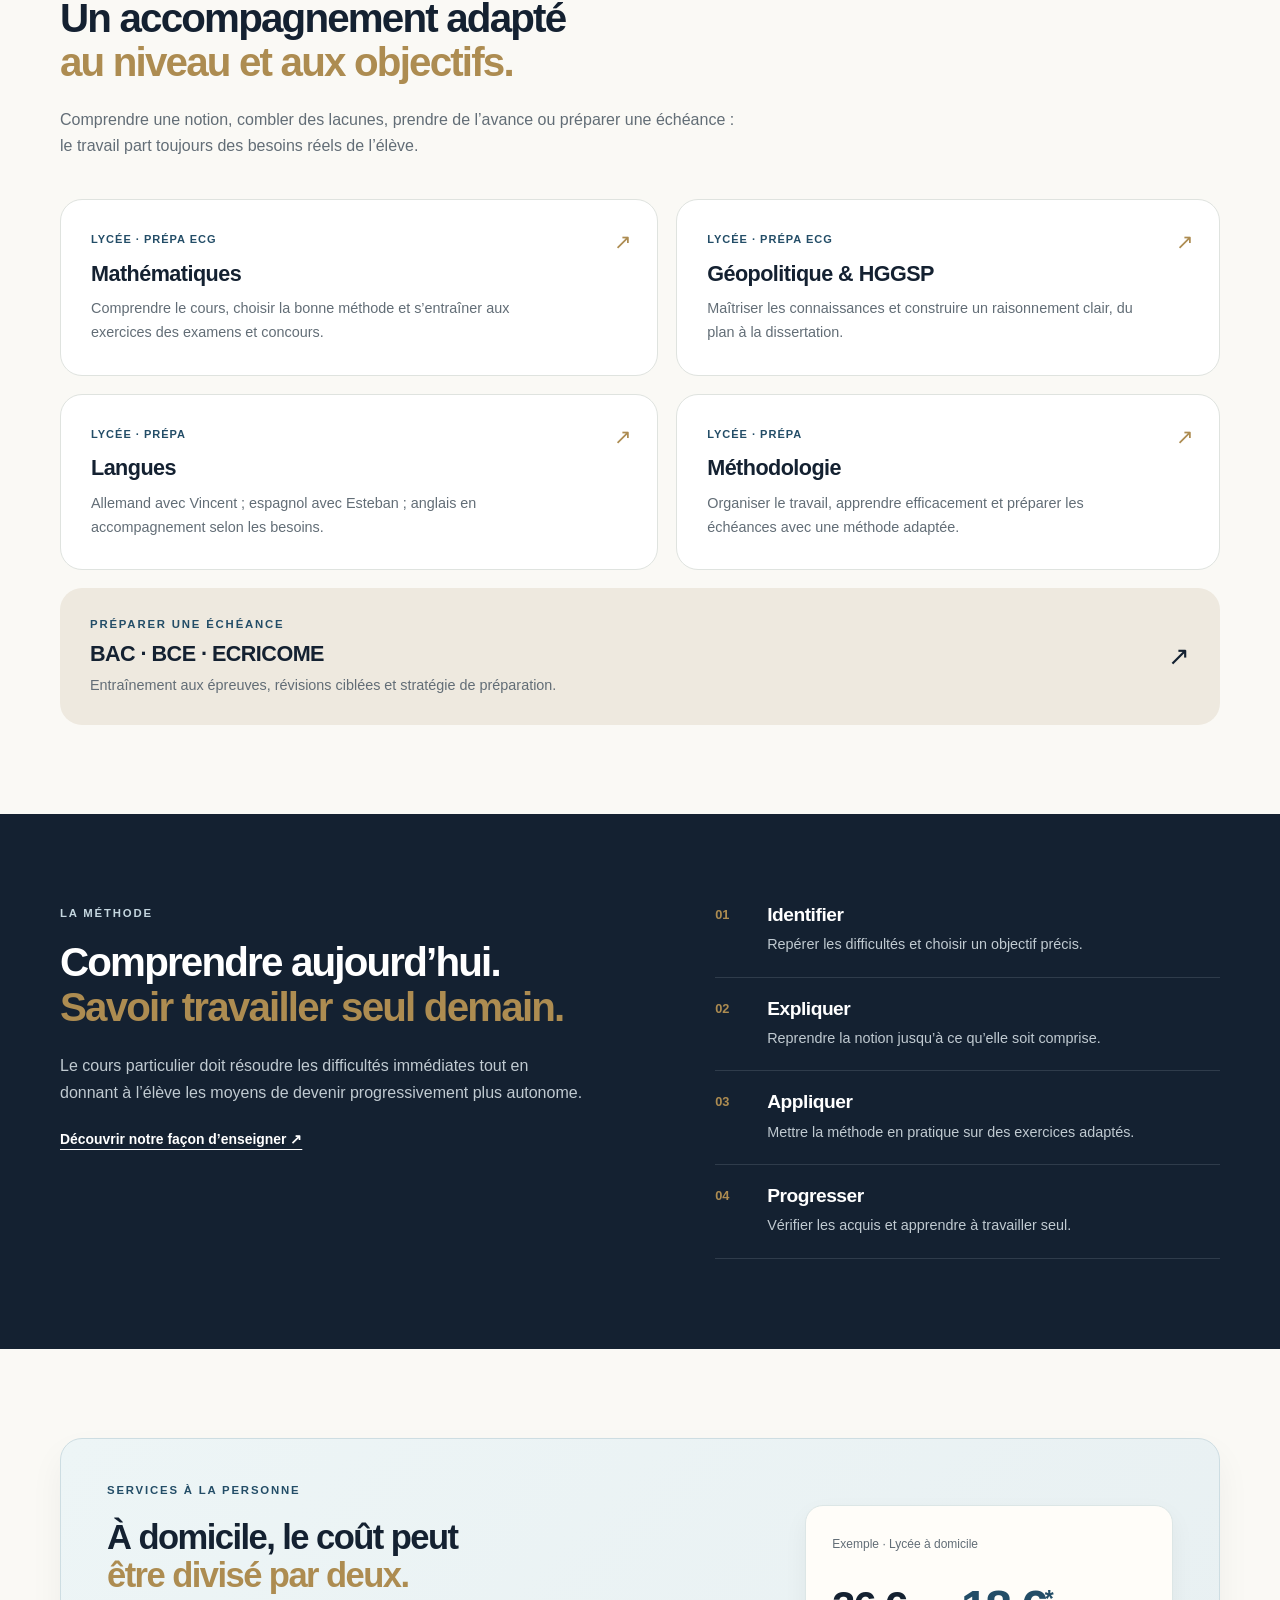
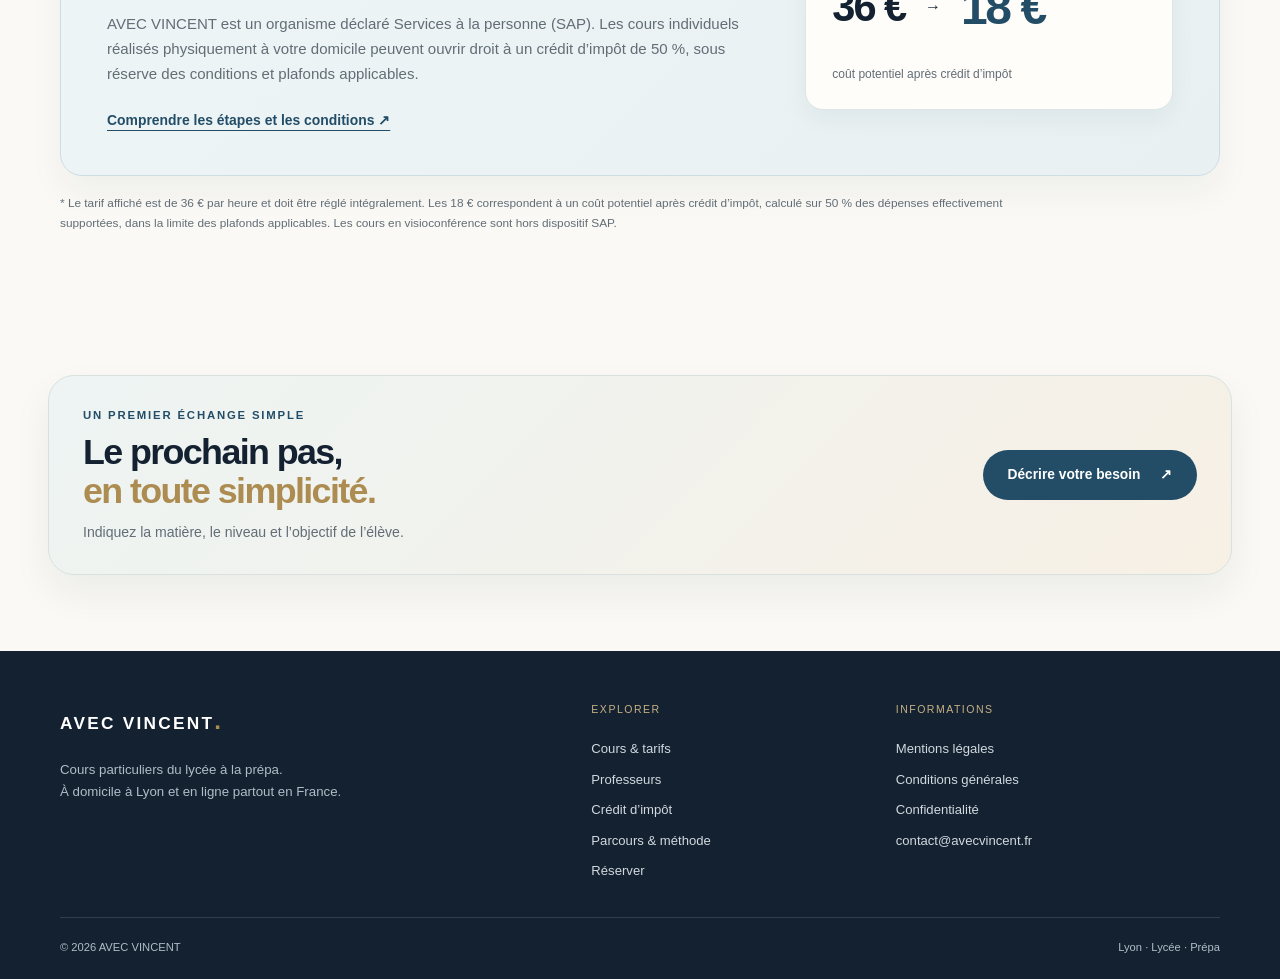
==== commit 24f70bf5: "Center and widen homepage contact bubble" ====
--- a/index.html
+++ b/index.html
@@ -51,6 +51,7 @@
 <a class="exam-banner" href="cours.html#concours"><div><span class="eyebrow">Préparer une échéance</span><h3>BAC · BCE · ECRICOME</h3><p>Entraînement aux épreuves, révisions ciblées et stratégie de préparation.</p></div><span aria-hidden="true">↗</span></a></section>
 <section class="section method-section"><div class="container method-layout"><div><span class="eyebrow">La méthode</span><h2>Comprendre aujourd’hui.<br><em>Savoir travailler seul demain.</em></h2><p>Le cours particulier doit résoudre les difficultés immédiates tout en donnant à l’élève les moyens de devenir progressivement plus autonome.</p><a class="text-link" href="a-propos.html#approche">Découvrir notre façon d’enseigner ↗</a></div><ol class="method-list"><li><h3>Identifier</h3><p>Repérer les difficultés et choisir un objectif précis.</p></li><li><h3>Expliquer</h3><p>Reprendre la notion jusqu’à ce qu’elle soit comprise.</p></li><li><h3>Appliquer</h3><p>Mettre la méthode en pratique sur des exercices adaptés.</p></li><li><h3>Progresser</h3><p>Vérifier les acquis et apprendre à travailler seul.</p></li></ol></div></section>
 <section class="section container"><div class="tax-callout"><div><span class="eyebrow">Services à la personne</span><h2>À domicile, le coût peut<br><em>être divisé par deux.</em></h2><p>AVEC VINCENT est un organisme déclaré Services à la personne (SAP). Les cours individuels réalisés physiquement à votre domicile peuvent ouvrir droit à un crédit d’impôt de 50 %, sous réserve des conditions et plafonds applicables.</p><a class="text-link" href="credit-impot.html">Comprendre les étapes et les conditions ↗</a></div><div class="tax-example"><span>Exemple · Lycée à domicile</span><div><strong>36 €</strong><span aria-hidden="true">→</span><strong>18 €<sup>*</sup></strong></div><p>coût potentiel après crédit d’impôt</p></div></div><p class="fine-print">* Le tarif affiché est de 36 € par heure et doit être réglé intégralement. Les 18 € correspondent à un coût potentiel après crédit d’impôt, calculé sur 50 % des dépenses effectivement supportées, dans la limite des plafonds applicables. Les cours en visioconférence sont hors dispositif SAP.</p></section>
+<section class="hero-actions-section container" aria-labelledby="action-titre"><div class="action-bubble"><div><span class="eyebrow">Un premier échange simple</span><h2 id="action-titre">Le prochain pas,<br><em>en toute simplicité.</em></h2><p>Indiquez la matière, le niveau et l’objectif de l’élève.</p></div><div class="hero-actions"><a class="button button-primary" href="reserver.html">Décrire votre besoin<span aria-hidden="true">↗</span></a></div></div></section>
 </main>
 <footer class="site-footer"><div class="container footer-grid"><div><a class="logo" href="index.html">AVEC VINCENT<span class="logo-dot">.</span></a><p>Cours particuliers du lycée à la prépa.<br>À domicile à Lyon et en ligne partout en France.</p></div><nav aria-label="Navigation de pied de page"><span class="footer-label">Explorer</span><a href="cours.html">Cours & tarifs</a><a href="professeurs.html">Professeurs</a><a href="credit-impot.html">Crédit d’impôt</a><a href="a-propos.html">Parcours & méthode</a><a href="reserver.html">Réserver</a></nav><nav aria-label="Informations légales"><span class="footer-label">Informations</span><a href="legal.html#mentions">Mentions légales</a><a href="legal.html#cgv">Conditions générales</a><a href="legal.html#confidentialite">Confidentialité</a><a href="mailto:contact@avecvincent.fr" data-contact="email">contact@avecvincent.fr</a></nav></div><div class="container footer-bottom"><span>© <span data-year>2026</span> AVEC VINCENT</span><span>Lyon · Lycée · Prépa</span></div></footer>
 </body>
--- a/style.css
+++ b/style.css
@@ -1694,3 +1694,15 @@
 @media(max-width:780px){
   .page-home .trust-zone + .container{margin-top:24px}
 }
+
+/* Bulle finale : large et centrée sur desktop, compacte sur mobile. */
+.page-home .hero-actions-section{
+  width:min(calc(100% - 96px),1440px);
+  margin:52px auto 0!important;
+}
+.page-home .action-bubble{width:100%}
+.page-home{padding-bottom:clamp(52px,6vw,80px)}
+@media(max-width:780px){
+  .page-home .hero-actions-section{width:calc(100% - 32px);margin:34px auto 0!important}
+  .page-home{padding-bottom:52px}
+}
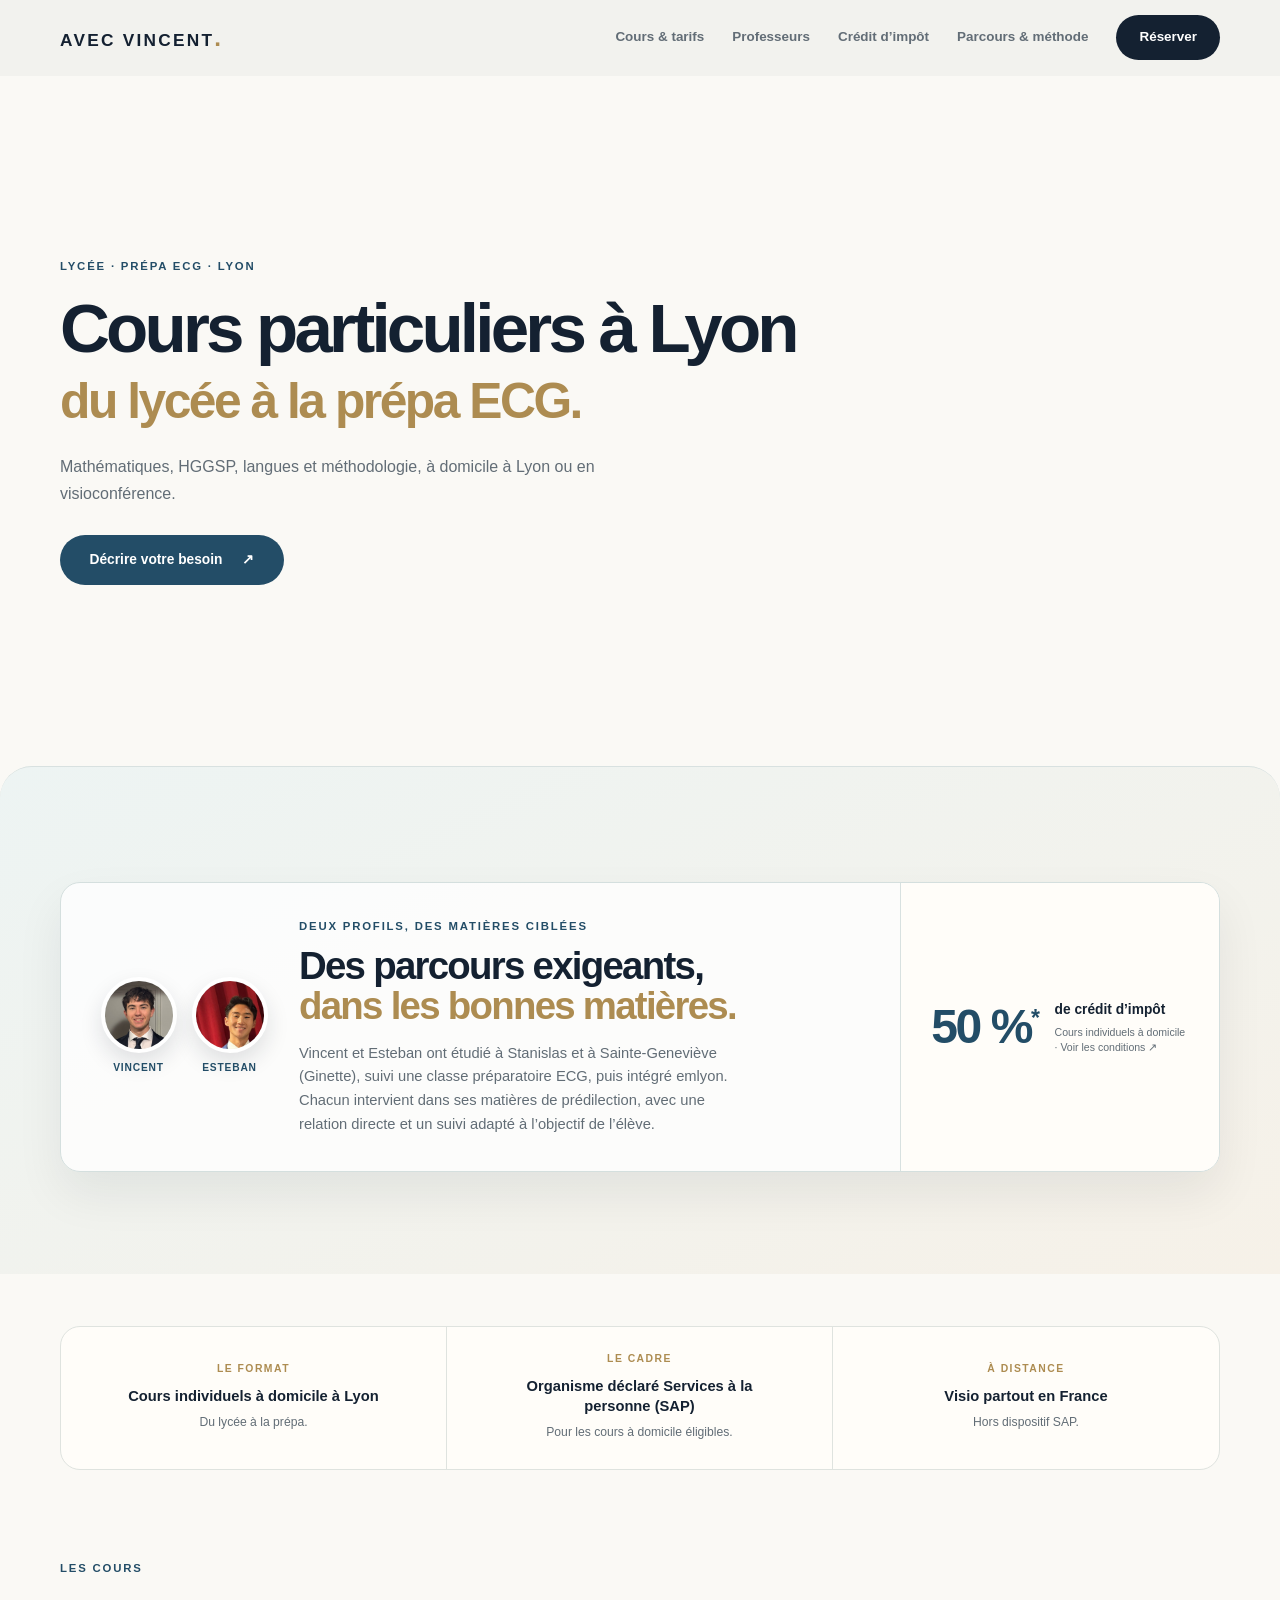
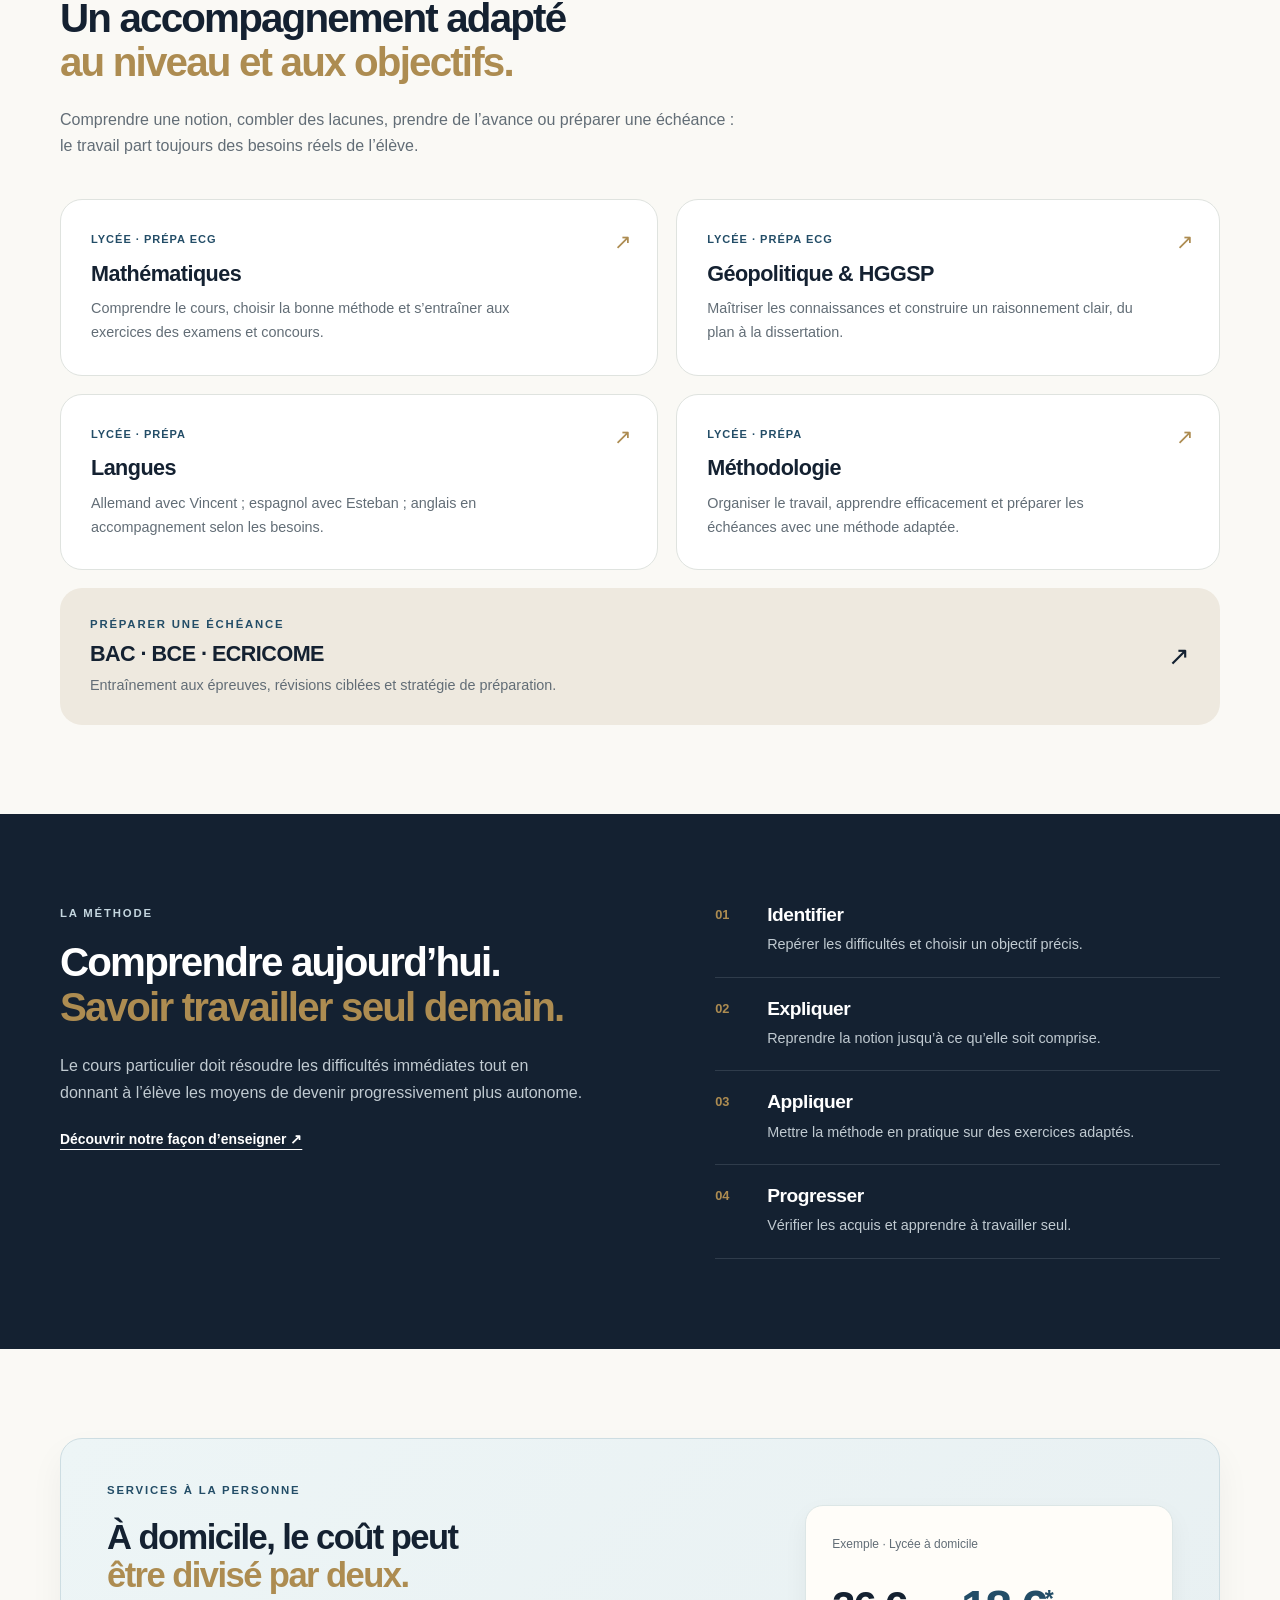
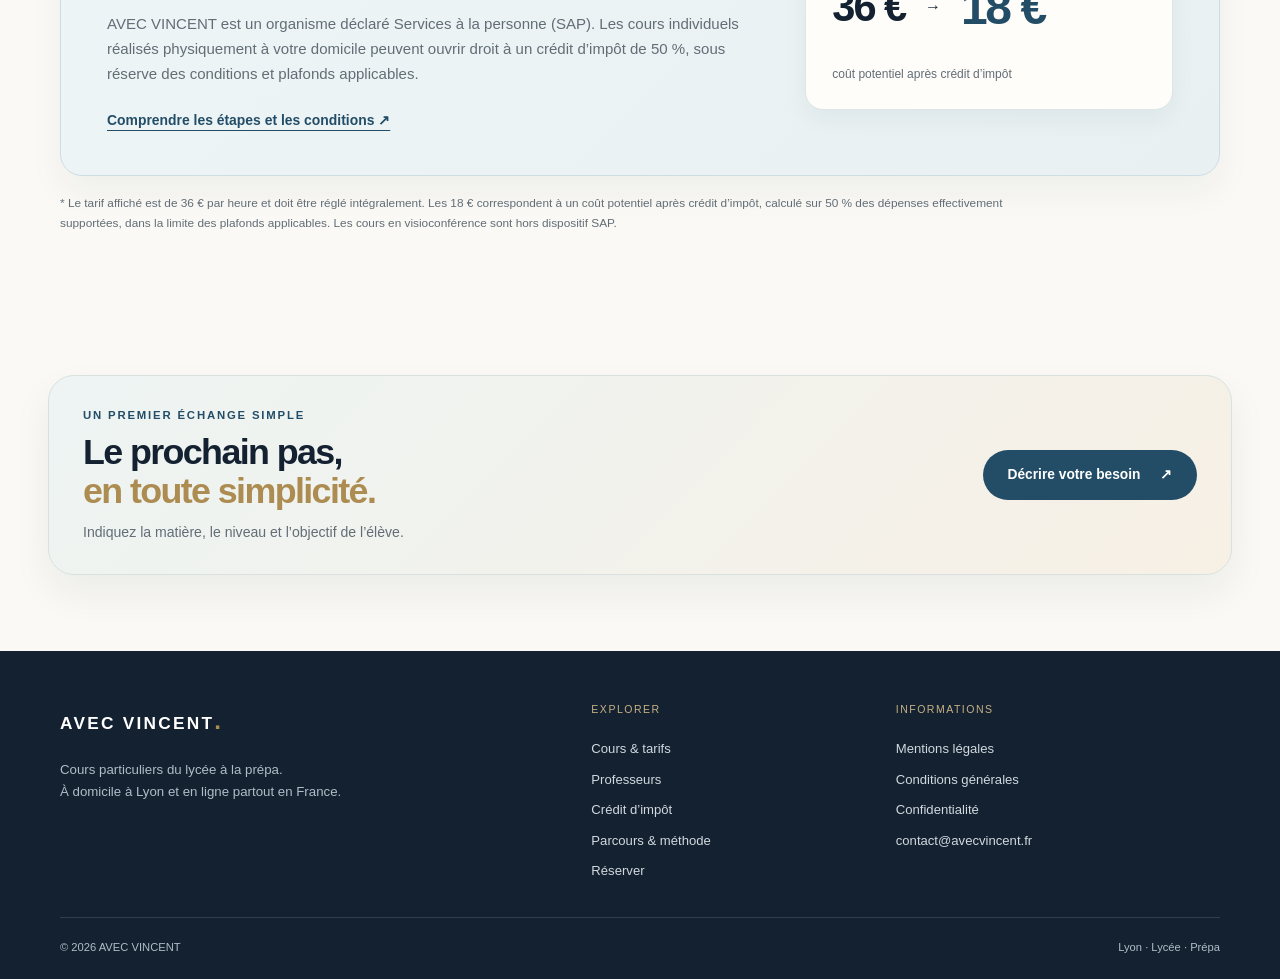
==== commit beb0355d: "Add homepage contact action" ====
--- a/index.html
+++ b/index.html
@@ -42,7 +42,7 @@
 </nav></header>
 <main id="contenu" class="page-home">
 <section class="home-hero container" aria-labelledby="accueil-titre">
-<div class="hero-intro"><span class="eyebrow">Lycée · Prépa ECG · Lyon</span><h1 id="accueil-titre"><span class="hero-title-main">Cours particuliers à Lyon</span><span class="hero-title-sub">du lycée à la prépa ECG.</span></h1><p class="lead">Mathématiques, HGGSP, langues et méthodologie, à domicile à Lyon ou en visioconférence.</p></div>
+<div class="hero-intro"><span class="eyebrow">Lycée · Prépa ECG · Lyon</span><h1 id="accueil-titre"><span class="hero-title-main">Cours particuliers à Lyon</span><span class="hero-title-sub">du lycée à la prépa ECG.</span></h1><p class="lead">Mathématiques, HGGSP, langues et méthodologie, à domicile à Lyon ou en visioconférence.</p><a class="hero-top-action button button-primary" href="reserver.html">Décrire votre besoin<span aria-hidden="true">↗</span></a></div>
 </section>
 <section id="accueil-confiance" class="trust-zone" aria-labelledby="confiance-titre"><div class="hero-trust-section container"><div class="trust-card"><div class="trust-card-main"><div class="trust-card-portraits" aria-label="Quelques professeurs de l’équipe AVEC VINCENT"><figure><span class="hero-portrait-frame"><img src="images/vincent.jpeg" width="1662" height="2301" alt="Vincent, professeur particulier"></span><figcaption>Vincent</figcaption></figure><figure><span class="hero-portrait-frame"><img src="images/esteban.jpg" width="779" height="1376" alt="Esteban, professeur particulier"></span><figcaption>Esteban</figcaption></figure></div><div class="trust-card-copy"><span class="eyebrow">Deux profils, des matières ciblées</span><h2 id="confiance-titre">Des parcours exigeants,<br><em>dans les bonnes matières.</em></h2><p>Vincent et Esteban ont étudié à Stanislas et à Sainte-Geneviève (Ginette), suivi une classe préparatoire ECG, puis intégré emlyon. Chacun intervient dans ses matières de prédilection, avec une relation directe et un suivi adapté à l’objectif de l’élève.</p></div></div><a class="trust-card-tax" href="credit-impot.html"><span class="tax-number">50 %<sup>*</sup></span><span>de crédit d’impôt<small>Cours individuels à domicile · Voir les conditions ↗</small></span></a></div></div></section>
 <div class="container"><div class="credentials" aria-label="Les repères AVEC VINCENT"><div><span class="credential-kicker">Le format</span><strong>Cours individuels à domicile à Lyon</strong><p>Du lycée à la prépa.</p></div><div><span class="credential-kicker">Le cadre</span><strong>Organisme déclaré Services à la personne (SAP)</strong><p>Pour les cours à domicile éligibles.</p></div><div><span class="credential-kicker">À distance</span><strong>Visio partout en France</strong><p>Hors dispositif SAP.</p></div></div></div>
--- a/style.css
+++ b/style.css
@@ -1702,7 +1702,16 @@
 }
 .page-home .action-bubble{width:100%}
 .page-home{padding-bottom:clamp(52px,6vw,80px)}
+.page-home .hero-top-action{
+  margin-top:28px;
+  min-width:224px;
+}
 @media(max-width:780px){
   .page-home .hero-actions-section{width:calc(100% - 32px);margin:34px auto 0!important}
   .page-home{padding-bottom:52px}
-}
+  .page-home .hero-top-action{
+    width:100%;
+    min-height:52px;
+    margin-top:23px;
+  }
+}
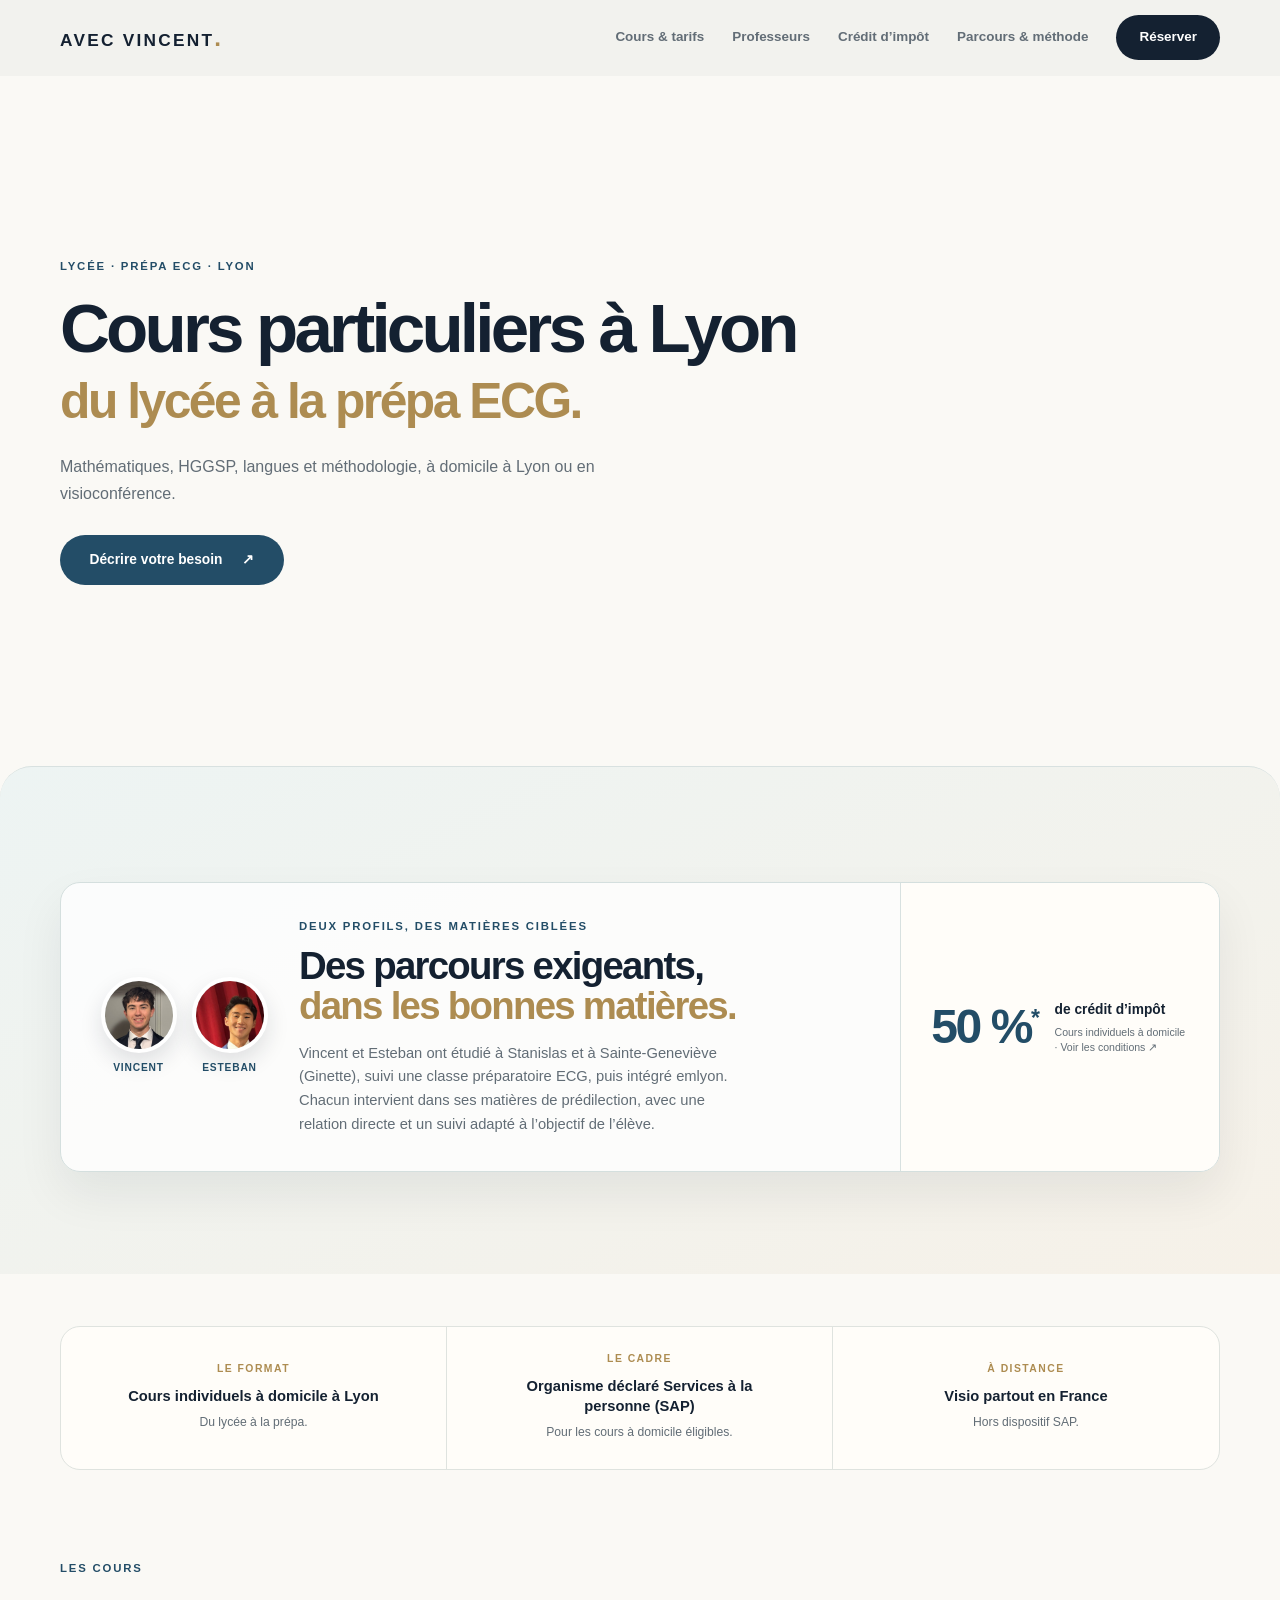
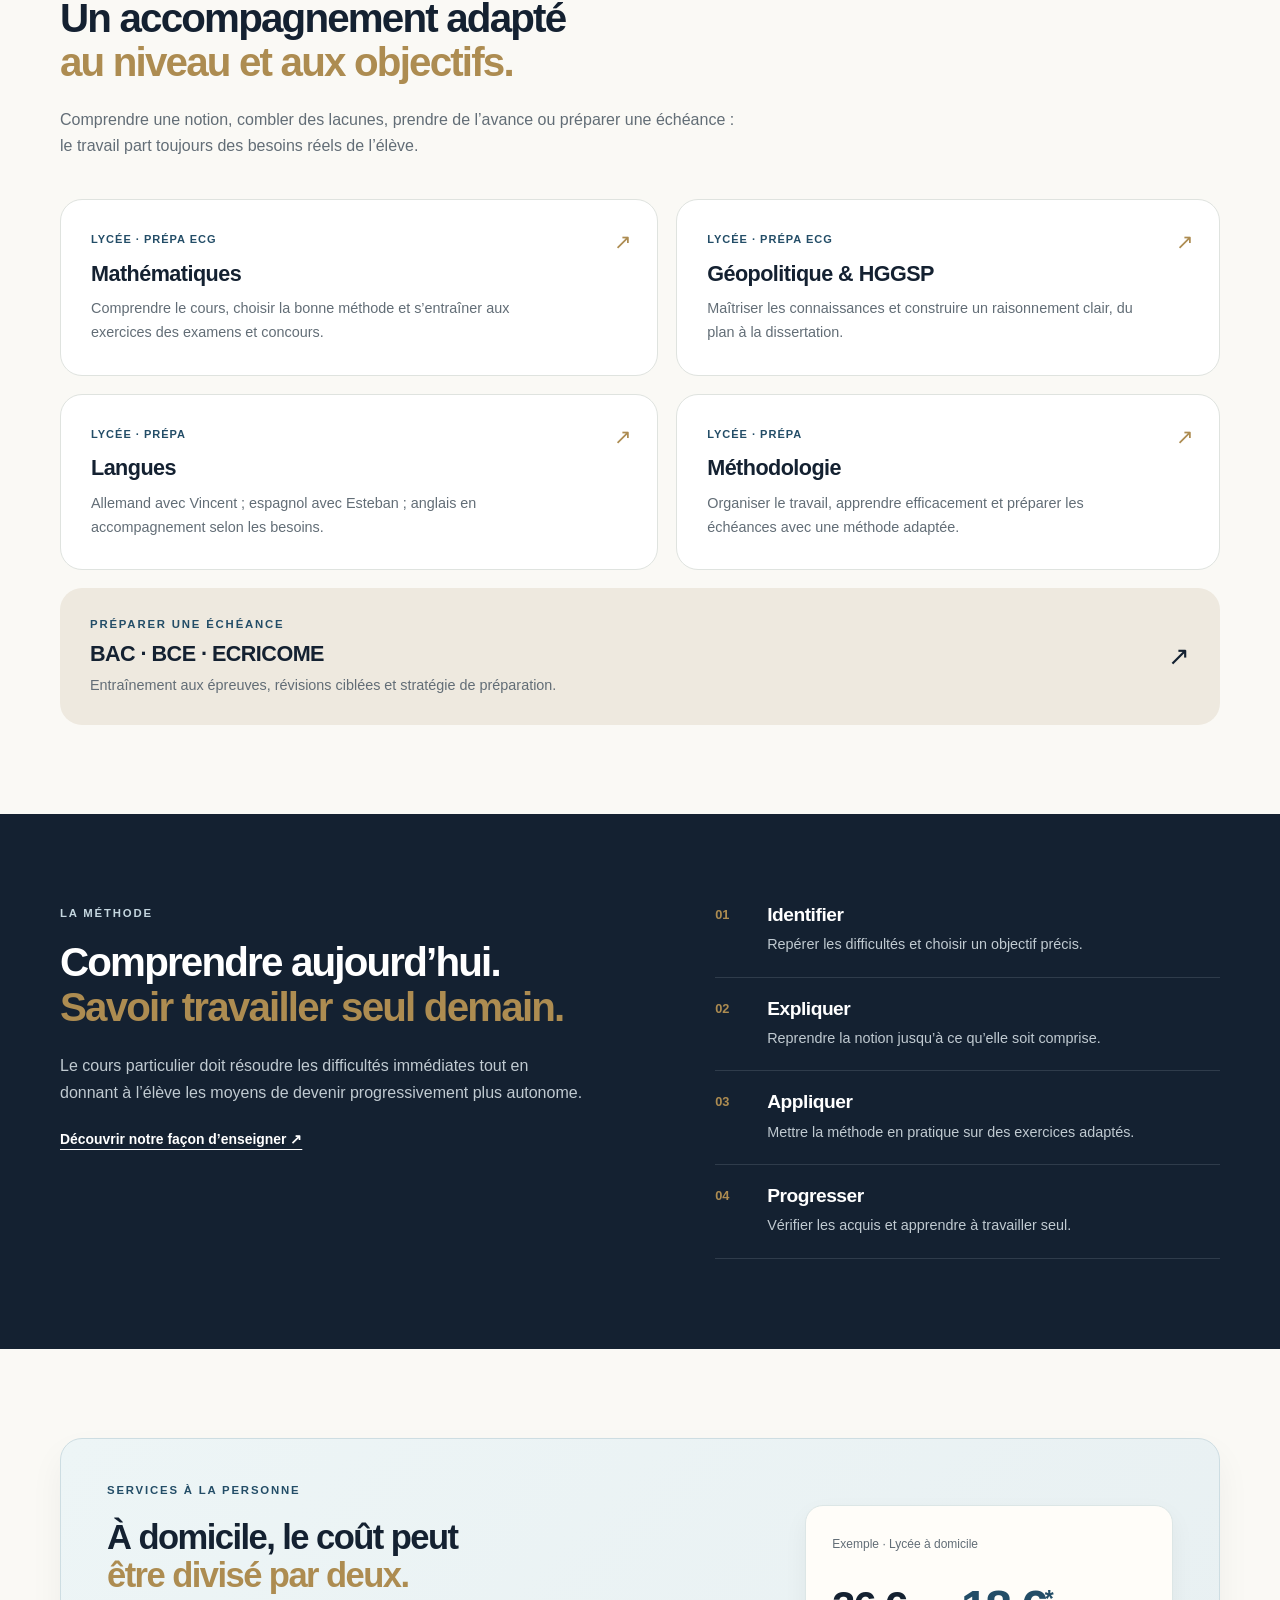
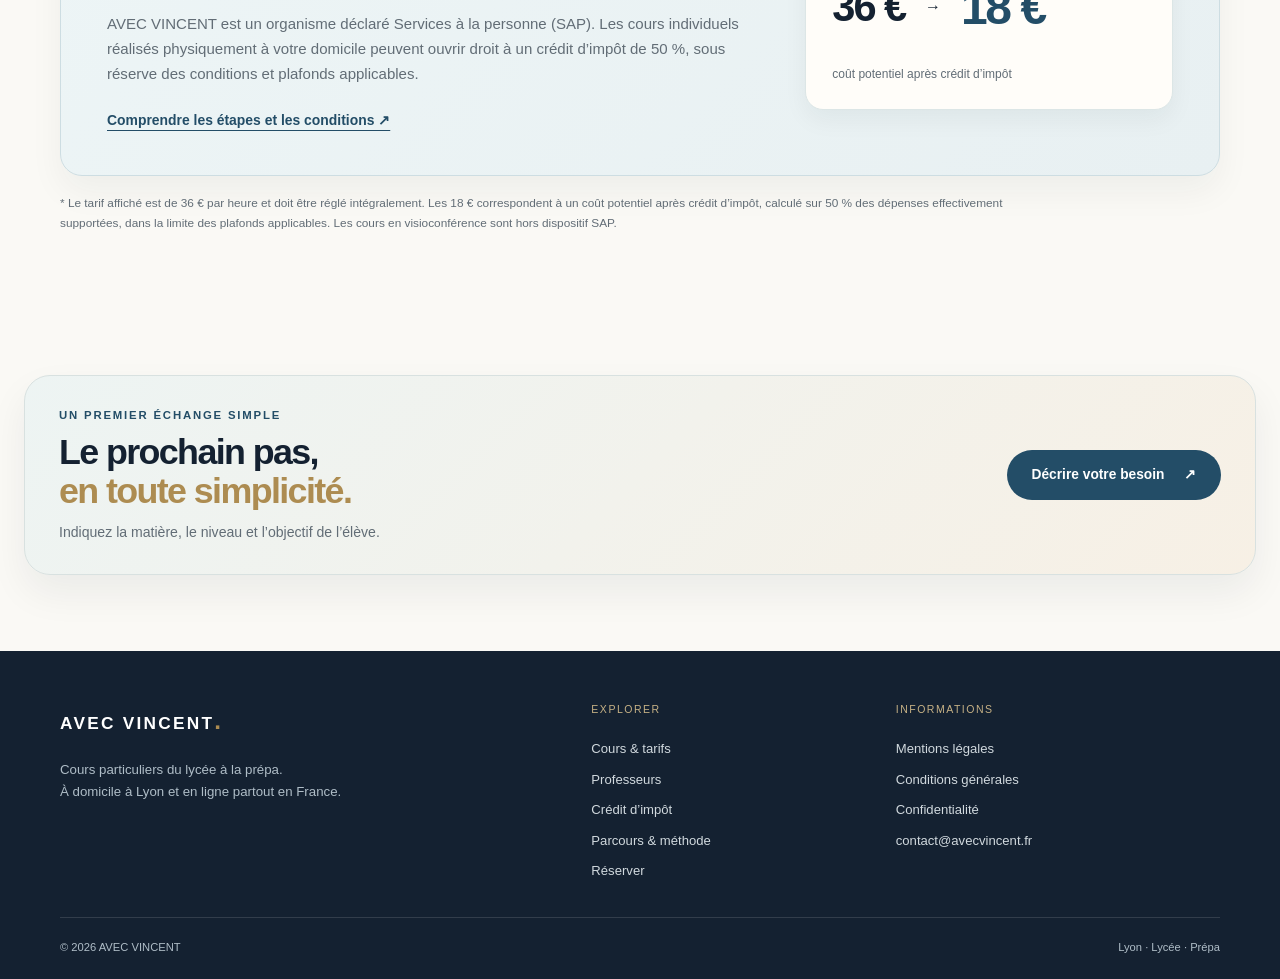
==== commit 61ad2cc6: "Ensure homepage action layout loads publicly" ====
--- a/index.html
+++ b/index.html
@@ -29,6 +29,11 @@
 <script type="application/ld+json">{"@context":"https://schema.org","@type":"EducationalOrganization","name":"AVEC VINCENT","url":"https://vgr2115-pixel.github.io/avec-vincentV4/","description":"Cours particuliers à Lyon et en visioconférence, du lycée à la prépa ECG.","areaServed":"Lyon","serviceType":"Cours particuliers"}</script>
 
 <link rel="stylesheet" href="style.css">
+<style id="homepage-final-layout">
+.page-home .hero-actions-section{display:block;width:min(calc(100% - 48px),1760px)!important;margin:52px auto 0!important}
+.page-home .action-bubble{width:100%;max-width:none;margin-inline:auto;box-sizing:border-box}
+@media(max-width:780px){.page-home .hero-actions-section{width:calc(100% - 32px)!important;margin:34px auto 0!important}}
+</style>
 <script src="script.js" defer></script>
 </head>
 <body><a class="skip-link" href="#contenu">Aller au contenu</a>
--- a/style.css
+++ b/style.css
@@ -1697,17 +1697,23 @@
 
 /* Bulle finale : large et centrée sur desktop, compacte sur mobile. */
 .page-home .hero-actions-section{
-  width:min(calc(100% - 96px),1440px);
+  display:block;
+  width:min(calc(100% - 48px),1760px)!important;
   margin:52px auto 0!important;
 }
-.page-home .action-bubble{width:100%}
+.page-home .action-bubble{
+  width:100%;
+  max-width:none;
+  margin-inline:auto;
+  box-sizing:border-box;
+}
 .page-home{padding-bottom:clamp(52px,6vw,80px)}
 .page-home .hero-top-action{
   margin-top:28px;
   min-width:224px;
 }
 @media(max-width:780px){
-  .page-home .hero-actions-section{width:calc(100% - 32px);margin:34px auto 0!important}
+  .page-home .hero-actions-section{width:calc(100% - 32px)!important;margin:34px auto 0!important}
   .page-home{padding-bottom:52px}
   .page-home .hero-top-action{
     width:100%;
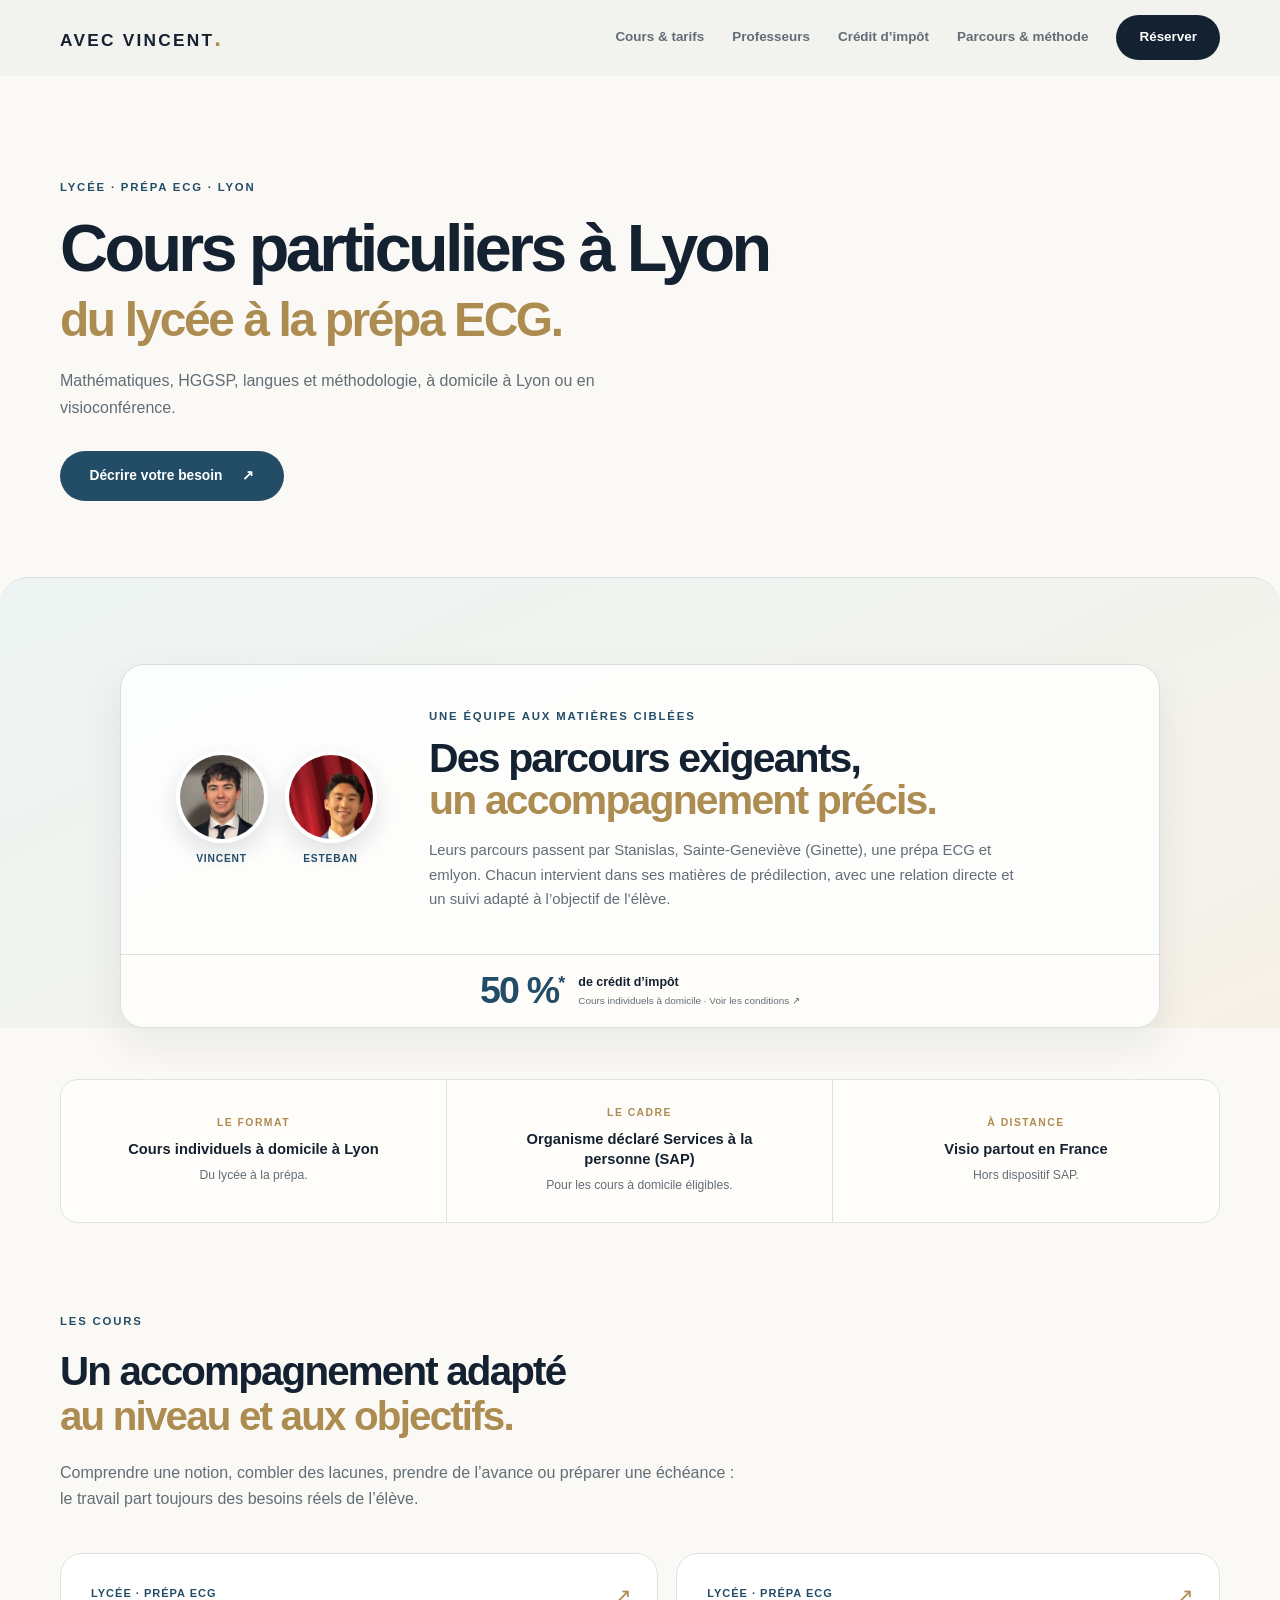
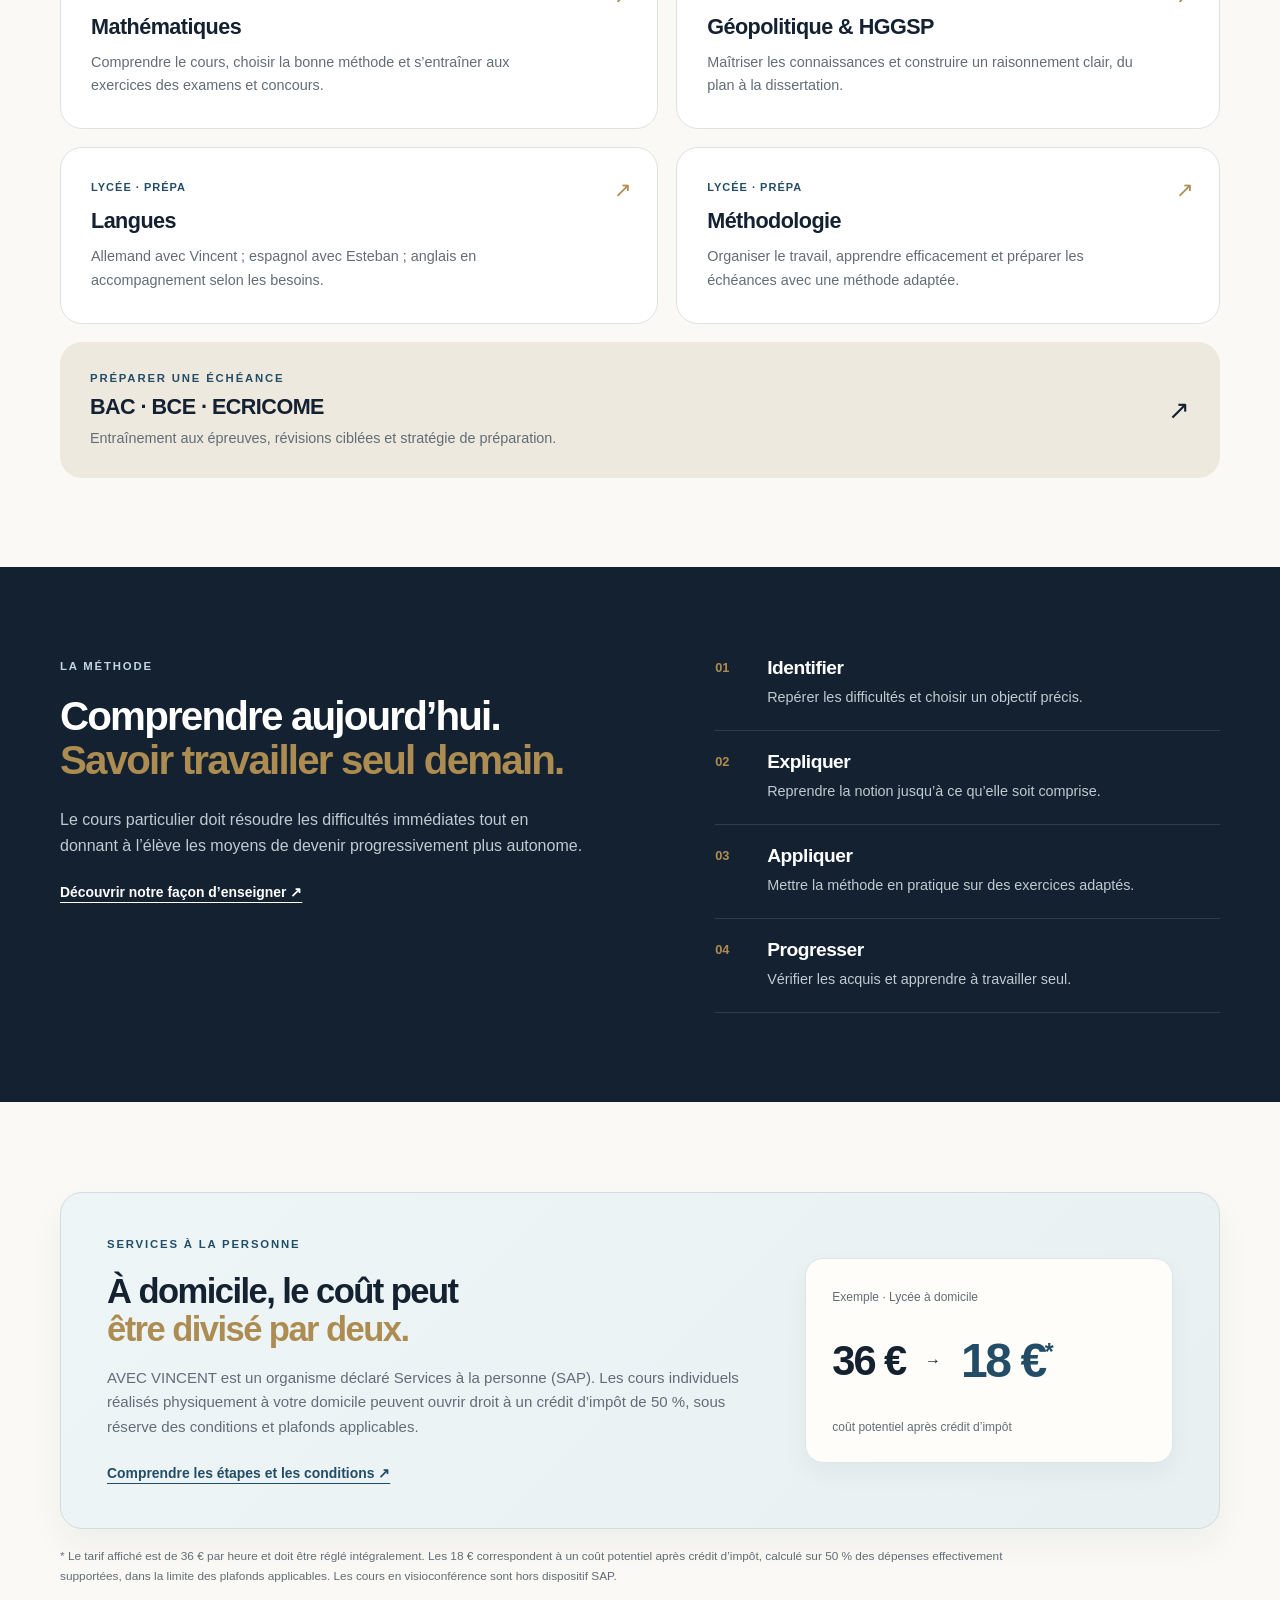
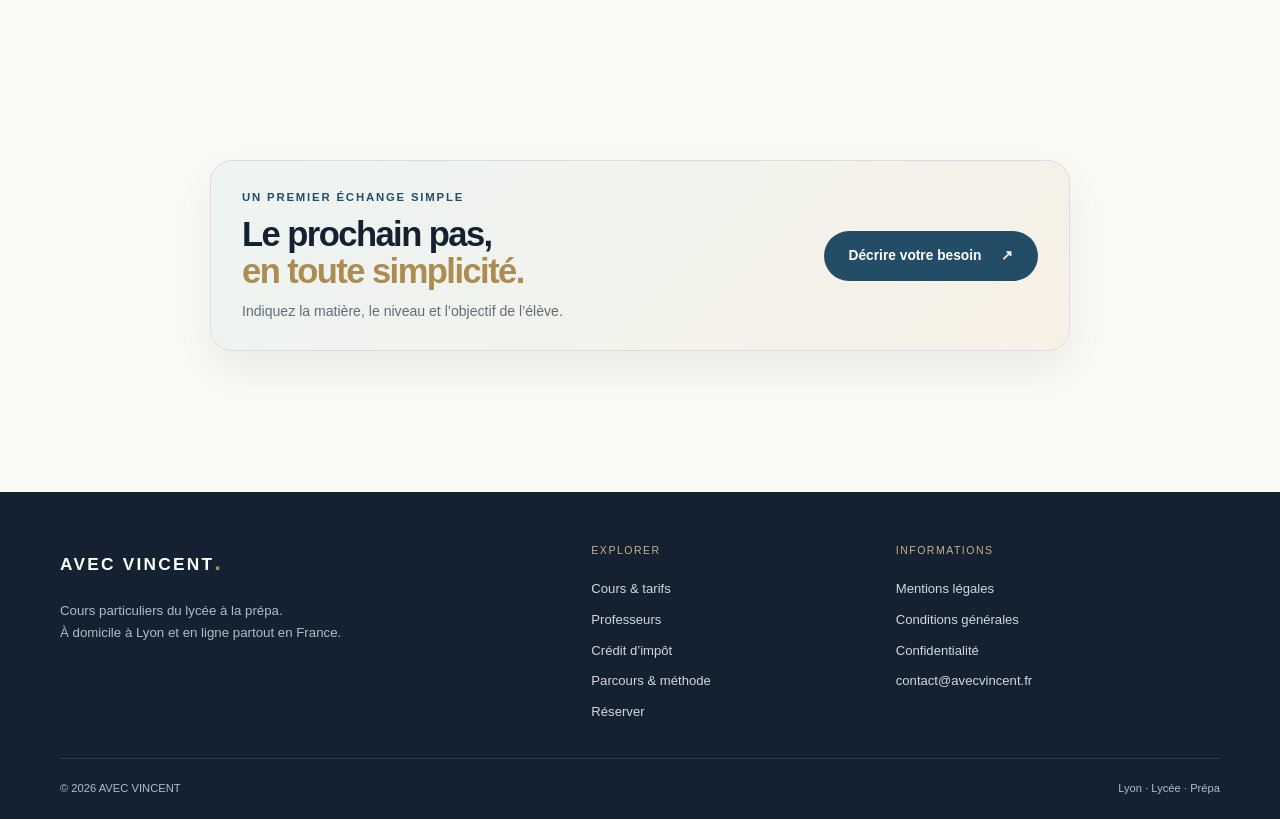
==== commit 3e463ae6: "Refine homepage hierarchy and responsive reveal" ====
--- a/index.html
+++ b/index.html
@@ -29,11 +29,6 @@
 <script type="application/ld+json">{"@context":"https://schema.org","@type":"EducationalOrganization","name":"AVEC VINCENT","url":"https://vgr2115-pixel.github.io/avec-vincentV4/","description":"Cours particuliers à Lyon et en visioconférence, du lycée à la prépa ECG.","areaServed":"Lyon","serviceType":"Cours particuliers"}</script>
 
 <link rel="stylesheet" href="style.css">
-<style id="homepage-final-layout">
-.page-home .hero-actions-section{display:block;width:min(calc(100% - 48px),1760px)!important;margin:52px auto 0!important}
-.page-home .action-bubble{width:100%;max-width:none;margin-inline:auto;box-sizing:border-box}
-@media(max-width:780px){.page-home .hero-actions-section{width:calc(100% - 32px)!important;margin:34px auto 0!important}}
-</style>
 <script src="script.js" defer></script>
 </head>
 <body><a class="skip-link" href="#contenu">Aller au contenu</a>
@@ -49,8 +44,8 @@
 <section class="home-hero container" aria-labelledby="accueil-titre">
 <div class="hero-intro"><span class="eyebrow">Lycée · Prépa ECG · Lyon</span><h1 id="accueil-titre"><span class="hero-title-main">Cours particuliers à Lyon</span><span class="hero-title-sub">du lycée à la prépa ECG.</span></h1><p class="lead">Mathématiques, HGGSP, langues et méthodologie, à domicile à Lyon ou en visioconférence.</p><a class="hero-top-action button button-primary" href="reserver.html">Décrire votre besoin<span aria-hidden="true">↗</span></a></div>
 </section>
-<section id="accueil-confiance" class="trust-zone" aria-labelledby="confiance-titre"><div class="hero-trust-section container"><div class="trust-card"><div class="trust-card-main"><div class="trust-card-portraits" aria-label="Quelques professeurs de l’équipe AVEC VINCENT"><figure><span class="hero-portrait-frame"><img src="images/vincent.jpeg" width="1662" height="2301" alt="Vincent, professeur particulier"></span><figcaption>Vincent</figcaption></figure><figure><span class="hero-portrait-frame"><img src="images/esteban.jpg" width="779" height="1376" alt="Esteban, professeur particulier"></span><figcaption>Esteban</figcaption></figure></div><div class="trust-card-copy"><span class="eyebrow">Deux profils, des matières ciblées</span><h2 id="confiance-titre">Des parcours exigeants,<br><em>dans les bonnes matières.</em></h2><p>Vincent et Esteban ont étudié à Stanislas et à Sainte-Geneviève (Ginette), suivi une classe préparatoire ECG, puis intégré emlyon. Chacun intervient dans ses matières de prédilection, avec une relation directe et un suivi adapté à l’objectif de l’élève.</p></div></div><a class="trust-card-tax" href="credit-impot.html"><span class="tax-number">50 %<sup>*</sup></span><span>de crédit d’impôt<small>Cours individuels à domicile · Voir les conditions ↗</small></span></a></div></div></section>
-<div class="container"><div class="credentials" aria-label="Les repères AVEC VINCENT"><div><span class="credential-kicker">Le format</span><strong>Cours individuels à domicile à Lyon</strong><p>Du lycée à la prépa.</p></div><div><span class="credential-kicker">Le cadre</span><strong>Organisme déclaré Services à la personne (SAP)</strong><p>Pour les cours à domicile éligibles.</p></div><div><span class="credential-kicker">À distance</span><strong>Visio partout en France</strong><p>Hors dispositif SAP.</p></div></div></div>
+<section id="accueil-confiance" class="trust-zone" aria-labelledby="confiance-titre"><div class="hero-trust-section container"><div class="trust-card" data-reveal="trust"><div class="trust-card-main"><div class="trust-card-portraits" aria-label="Quelques professeurs de l’équipe AVEC VINCENT"><figure><span class="hero-portrait-frame"><img src="images/vincent.jpeg" width="1662" height="2301" alt="Vincent, professeur particulier"></span><figcaption>Vincent</figcaption></figure><figure><span class="hero-portrait-frame"><img src="images/esteban.jpg" width="779" height="1376" alt="Esteban, professeur particulier"></span><figcaption>Esteban</figcaption></figure></div><div class="trust-card-copy"><span class="eyebrow">Une équipe aux matières ciblées</span><h2 id="confiance-titre">Des parcours exigeants,<br><em>un accompagnement précis.</em></h2><p>Leurs parcours passent par Stanislas, Sainte-Geneviève (Ginette), une prépa ECG et emlyon. Chacun intervient dans ses matières de prédilection, avec une relation directe et un suivi adapté à l’objectif de l’élève.</p></div></div><a class="trust-card-tax" href="credit-impot.html"><span class="tax-number">50 %<sup>*</sup></span><span>de crédit d’impôt<small>Cours individuels à domicile · Voir les conditions ↗</small></span></a></div></div></section>
+<div class="container" data-reveal="proof"><div class="credentials" aria-label="Les repères AVEC VINCENT"><div><span class="credential-kicker">Le format</span><strong>Cours individuels à domicile à Lyon</strong><p>Du lycée à la prépa.</p></div><div><span class="credential-kicker">Le cadre</span><strong>Organisme déclaré Services à la personne (SAP)</strong><p>Pour les cours à domicile éligibles.</p></div><div><span class="credential-kicker">À distance</span><strong>Visio partout en France</strong><p>Hors dispositif SAP.</p></div></div></div>
 <section class="section container"><div class="section-heading"><span class="eyebrow">Les cours</span><h2>Un accompagnement adapté<br><em>au niveau et aux objectifs.</em></h2><p>Comprendre une notion, combler des lacunes, prendre de l’avance ou préparer une échéance : le travail part toujours des besoins réels de l’élève.</p></div>
 <div class="subjects-grid"><a class="subject-card" href="cours.html#maths"><span class="card-level">Lycée · Prépa ECG</span><h3>Mathématiques</h3><p>Comprendre le cours, choisir la bonne méthode et s’entraîner aux exercices des examens et concours.</p><span class="card-arrow" aria-hidden="true">↗</span></a><a class="subject-card" href="cours.html#geopolitique"><span class="card-level">Lycée · Prépa ECG</span><h3>Géopolitique & HGGSP</h3><p>Maîtriser les connaissances et construire un raisonnement clair, du plan à la dissertation.</p><span class="card-arrow" aria-hidden="true">↗</span></a><a class="subject-card" href="cours.html#langues"><span class="card-level">Lycée · Prépa</span><h3>Langues</h3><p>Allemand avec Vincent ; espagnol avec Esteban ; anglais en accompagnement selon les besoins.</p><span class="card-arrow" aria-hidden="true">↗</span></a><a class="subject-card" href="cours.html#methode"><span class="card-level">Lycée · Prépa</span><h3>Méthodologie</h3><p>Organiser le travail, apprendre efficacement et préparer les échéances avec une méthode adaptée.</p><span class="card-arrow" aria-hidden="true">↗</span></a></div>
 <a class="exam-banner" href="cours.html#concours"><div><span class="eyebrow">Préparer une échéance</span><h3>BAC · BCE · ECRICOME</h3><p>Entraînement aux épreuves, révisions ciblées et stratégie de préparation.</p></div><span aria-hidden="true">↗</span></a></section>
--- a/style.css
+++ b/style.css
@@ -1698,7 +1698,7 @@
 /* Bulle finale : large et centrée sur desktop, compacte sur mobile. */
 .page-home .hero-actions-section{
   display:block;
-  width:min(calc(100% - 48px),1760px)!important;
+  width:min(calc(100% - 48px),980px)!important;
   margin:52px auto 0!important;
 }
 .page-home .action-bubble{
@@ -1721,3 +1721,143 @@
     margin-top:23px;
   }
 }
+
+/* Accueil final : une entrée courte, une preuve immédiate, puis une seule zone d'action. */
+.page-home .home-hero{
+  display:block;
+  width:min(calc(100% - 48px),var(--max));
+  min-height:0;
+  padding-top:clamp(62px,8vw,104px);
+  padding-bottom:clamp(48px,6vw,76px);
+}
+.page-home .hero-intro{max-width:920px}
+.page-home .hero-intro h1{
+  max-width:790px;
+  font-size:clamp(3.05rem,5.2vw,4.65rem);
+  line-height:1.01;
+}
+.page-home .hero-intro .lead{
+  max-width:650px;
+  margin-top:23px;
+  font-size:1rem;
+  line-height:1.68;
+}
+.page-home .hero-top-action{margin-top:29px;min-width:224px}
+
+.page-home .trust-zone{
+  padding:clamp(54px,7vw,86px) 0 0;
+  border-radius:28px 28px 0 0;
+}
+.page-home .trust-zone .hero-trust-section{width:min(calc(100% - 48px),var(--max))}
+.page-home .trust-card{
+  display:block;
+  width:min(100%,1040px);
+  margin-inline:auto;
+  overflow:hidden;
+  border-radius:24px;
+  background:#ffffffd9;
+  border:1px solid #d4dfde;
+  box-shadow:0 18px 42px #14213112;
+}
+.page-home .trust-card-main{
+  display:grid;
+  grid-template-columns:210px minmax(0,1fr);
+  align-items:center;
+  gap:48px;
+  padding:42px 50px;
+}
+.page-home .trust-card-portraits{
+  display:flex;
+  justify-content:center;
+  gap:17px;
+  margin:0;
+}
+.page-home .trust-card-portraits .hero-portrait-frame{width:92px;height:92px}
+.page-home .trust-card-portraits figcaption{margin-top:8px;font-size:.64rem}
+.page-home .trust-card-copy .eyebrow{margin-bottom:11px}
+.page-home .trust-card-copy h2{max-width:520px;font-size:clamp(2.1rem,3.2vw,3rem);line-height:1.03}
+.page-home .trust-card-copy p{max-width:600px;margin-top:17px;font-size:.93rem;line-height:1.66}
+.page-home .trust-card-tax{
+  display:flex;
+  align-items:center;
+  justify-content:center;
+  gap:15px;
+  min-height:0;
+  padding:17px 24px;
+  border-top:1px solid #d8e1e0;
+  border-left:0;
+  background:#fffdf9;
+}
+.page-home .trust-card-tax .tax-number{font-size:2.35rem}
+.page-home .trust-card-tax>span:last-child{font-size:.78rem}
+.page-home .trust-card-tax small{margin-top:3px;font-size:.62rem}
+.page-home .trust-zone + .container{
+  margin-top:clamp(32px,4vw,56px);
+}
+.page-home > .container[data-reveal="proof"] .credentials{border-radius:18px}
+
+/* Le dernier appel reste utile, mais ne devient jamais une large bande. */
+.page-home .hero-actions-section{
+  display:block;
+  width:min(calc(100% - 48px),860px)!important;
+  max-width:860px;
+  margin:clamp(58px,7vw,84px) auto 64px!important;
+  padding:0;
+  border:0;
+}
+.page-home .action-bubble{
+  display:grid;
+  grid-template-columns:minmax(0,1fr) auto;
+  align-items:center;
+  gap:30px;
+  width:100%;
+  max-width:none;
+  margin:0;
+  padding:27px 31px;
+  border-radius:22px;
+  box-sizing:border-box;
+}
+.page-home .action-bubble h2{max-width:430px;font-size:clamp(1.8rem,2.7vw,2.35rem)}
+.page-home .action-bubble .hero-actions{margin:0}
+.page-home .action-bubble .button-primary{min-width:214px}
+
+/* Révélation sobre au scroll, sans effet sur le premier écran. */
+.js-reveal .page-home [data-reveal]{opacity:0!important;transform:translateY(18px);transition:opacity .55s ease,transform .65s cubic-bezier(.22,.75,.25,1)}
+.js-reveal .page-home [data-reveal].is-visible{opacity:1!important;transform:none}
+
+@media(max-width:780px){
+  .page-home .home-hero{
+    width:calc(100% - 32px);
+    padding-top:43px;
+    padding-bottom:43px;
+  }
+  .page-home .hero-intro h1{max-width:14ch;font-size:clamp(2.45rem,10vw,3.25rem);line-height:1.03}
+  .page-home .hero-intro .lead{max-width:34ch;margin-top:19px;font-size:.93rem;line-height:1.62}
+  .page-home .hero-top-action{width:auto;min-height:50px;margin-top:25px}
+  .page-home .trust-zone{padding-top:48px;border-radius:22px 22px 0 0}
+  .page-home .trust-zone .hero-trust-section{width:calc(100% - 32px)}
+  .page-home .trust-card{border-radius:20px}
+  .page-home .trust-card-main{display:block;padding:25px 22px 27px}
+  .page-home .trust-card-portraits{gap:17px;margin-bottom:24px}
+  .page-home .trust-card-portraits .hero-portrait-frame{width:84px;height:84px}
+  .page-home .trust-card-copy h2{font-size:clamp(2rem,8.5vw,2.45rem)}
+  .page-home .trust-card-copy p{margin-top:14px;font-size:.86rem;line-height:1.62}
+  .page-home .trust-card-tax{justify-content:flex-start;padding:16px 19px;gap:12px}
+  .page-home .trust-card-tax .tax-number{font-size:2.1rem}
+  .page-home .trust-card-tax>span:last-child{font-size:.72rem}
+  .page-home .trust-card-tax small{font-size:.58rem}
+  .page-home .trust-zone + .container{margin-top:26px}
+  .page-home .hero-actions-section{
+    width:calc(100% - 32px)!important;
+    margin:52px auto 44px!important;
+  }
+  .page-home .action-bubble{display:block;padding:24px 21px 23px;border-radius:20px}
+  .page-home .action-bubble h2{font-size:clamp(1.8rem,8vw,2.25rem)}
+  .page-home .action-bubble .hero-actions{margin-top:20px}
+  .page-home .action-bubble .button-primary{width:100%;min-height:50px}
+}
+
+@media(prefers-reduced-motion:reduce){
+  .js-reveal .page-home [data-reveal],
+  .js-reveal .page-home [data-reveal].is-visible{opacity:1!important;transform:none;transition:none}
+}
